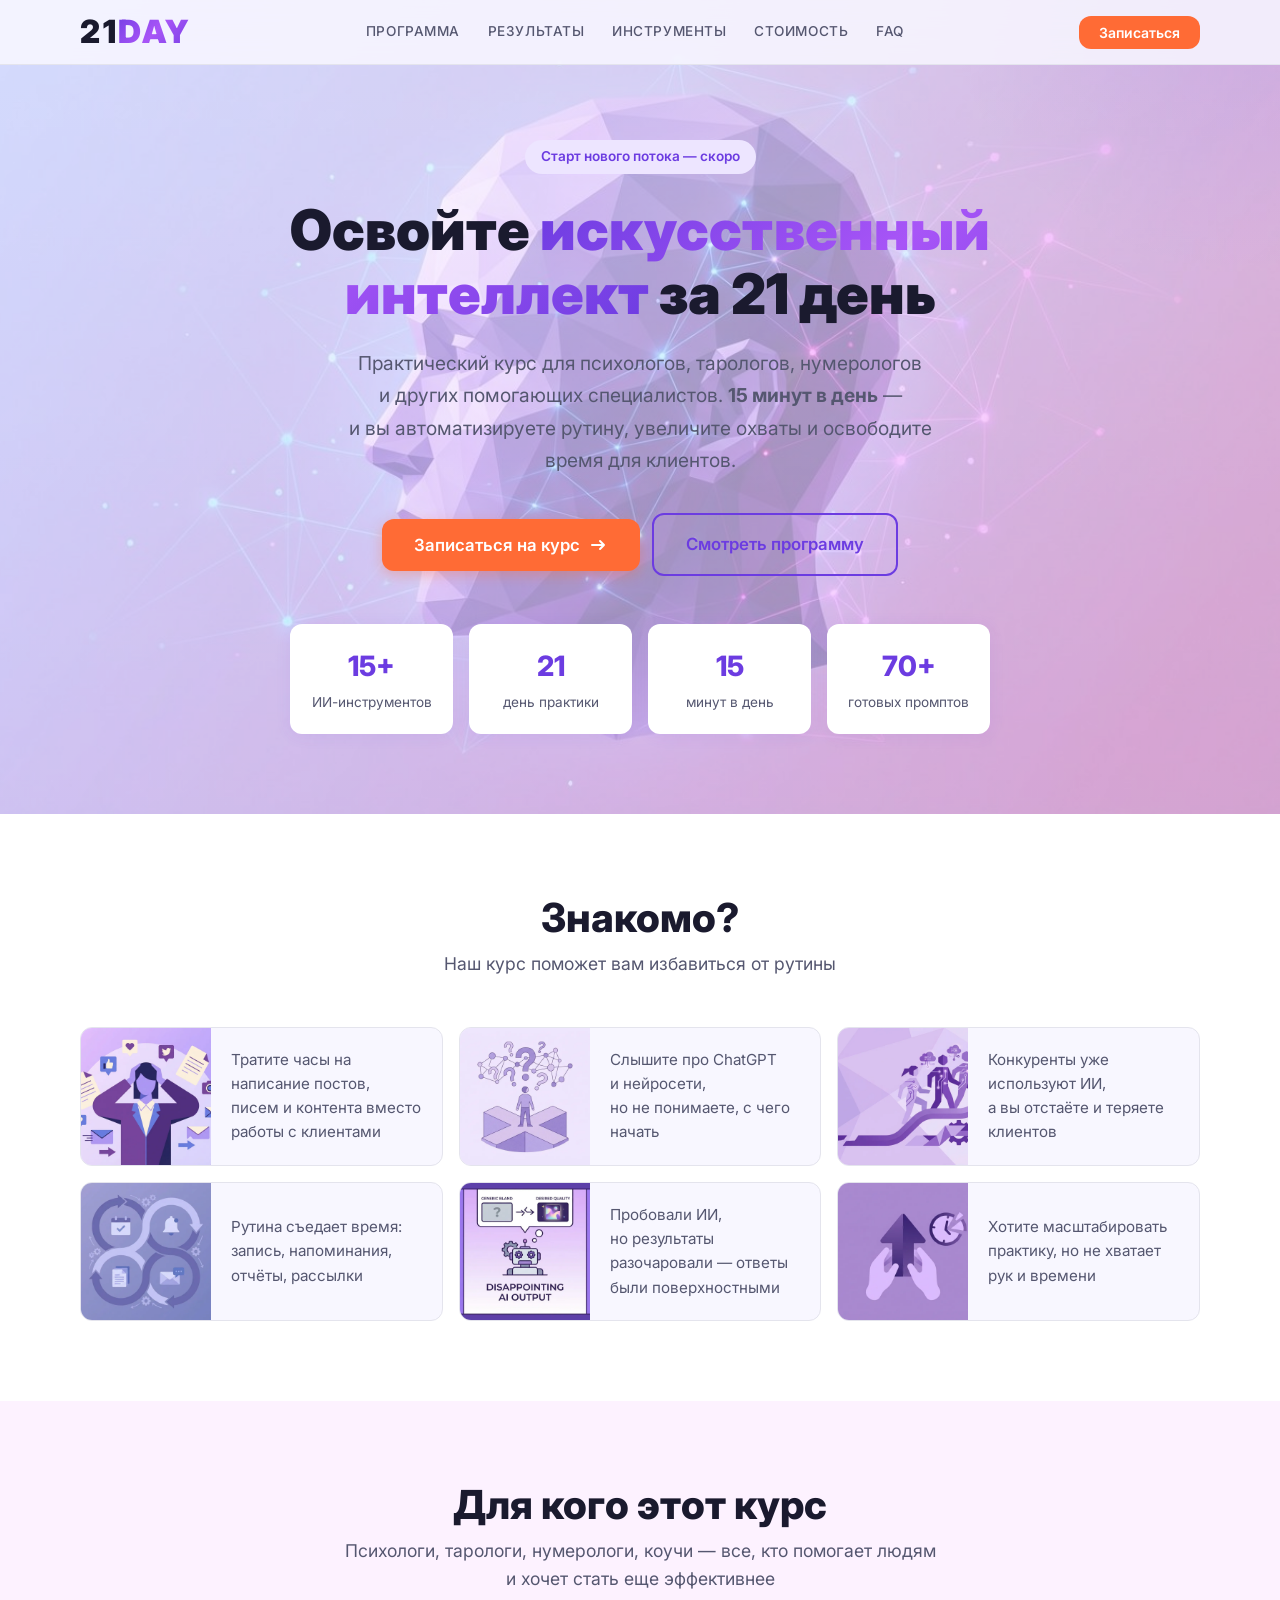
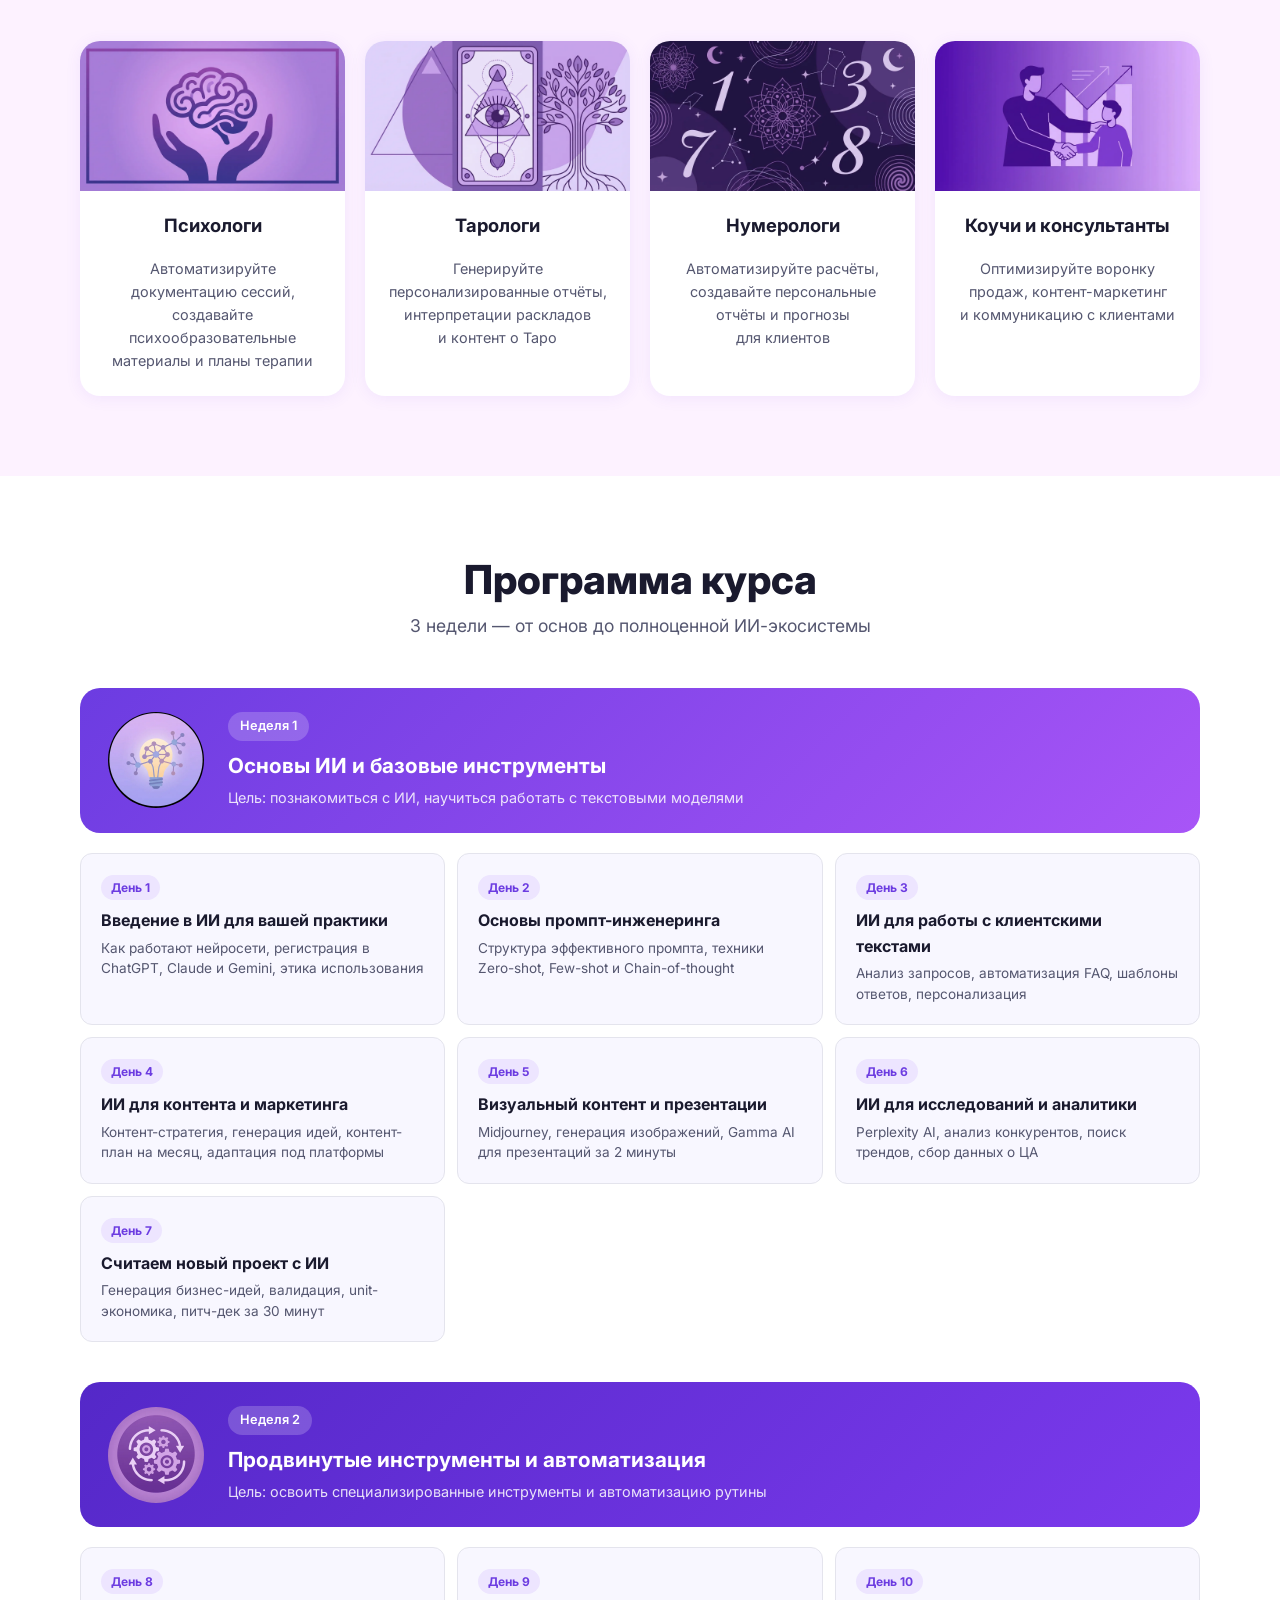
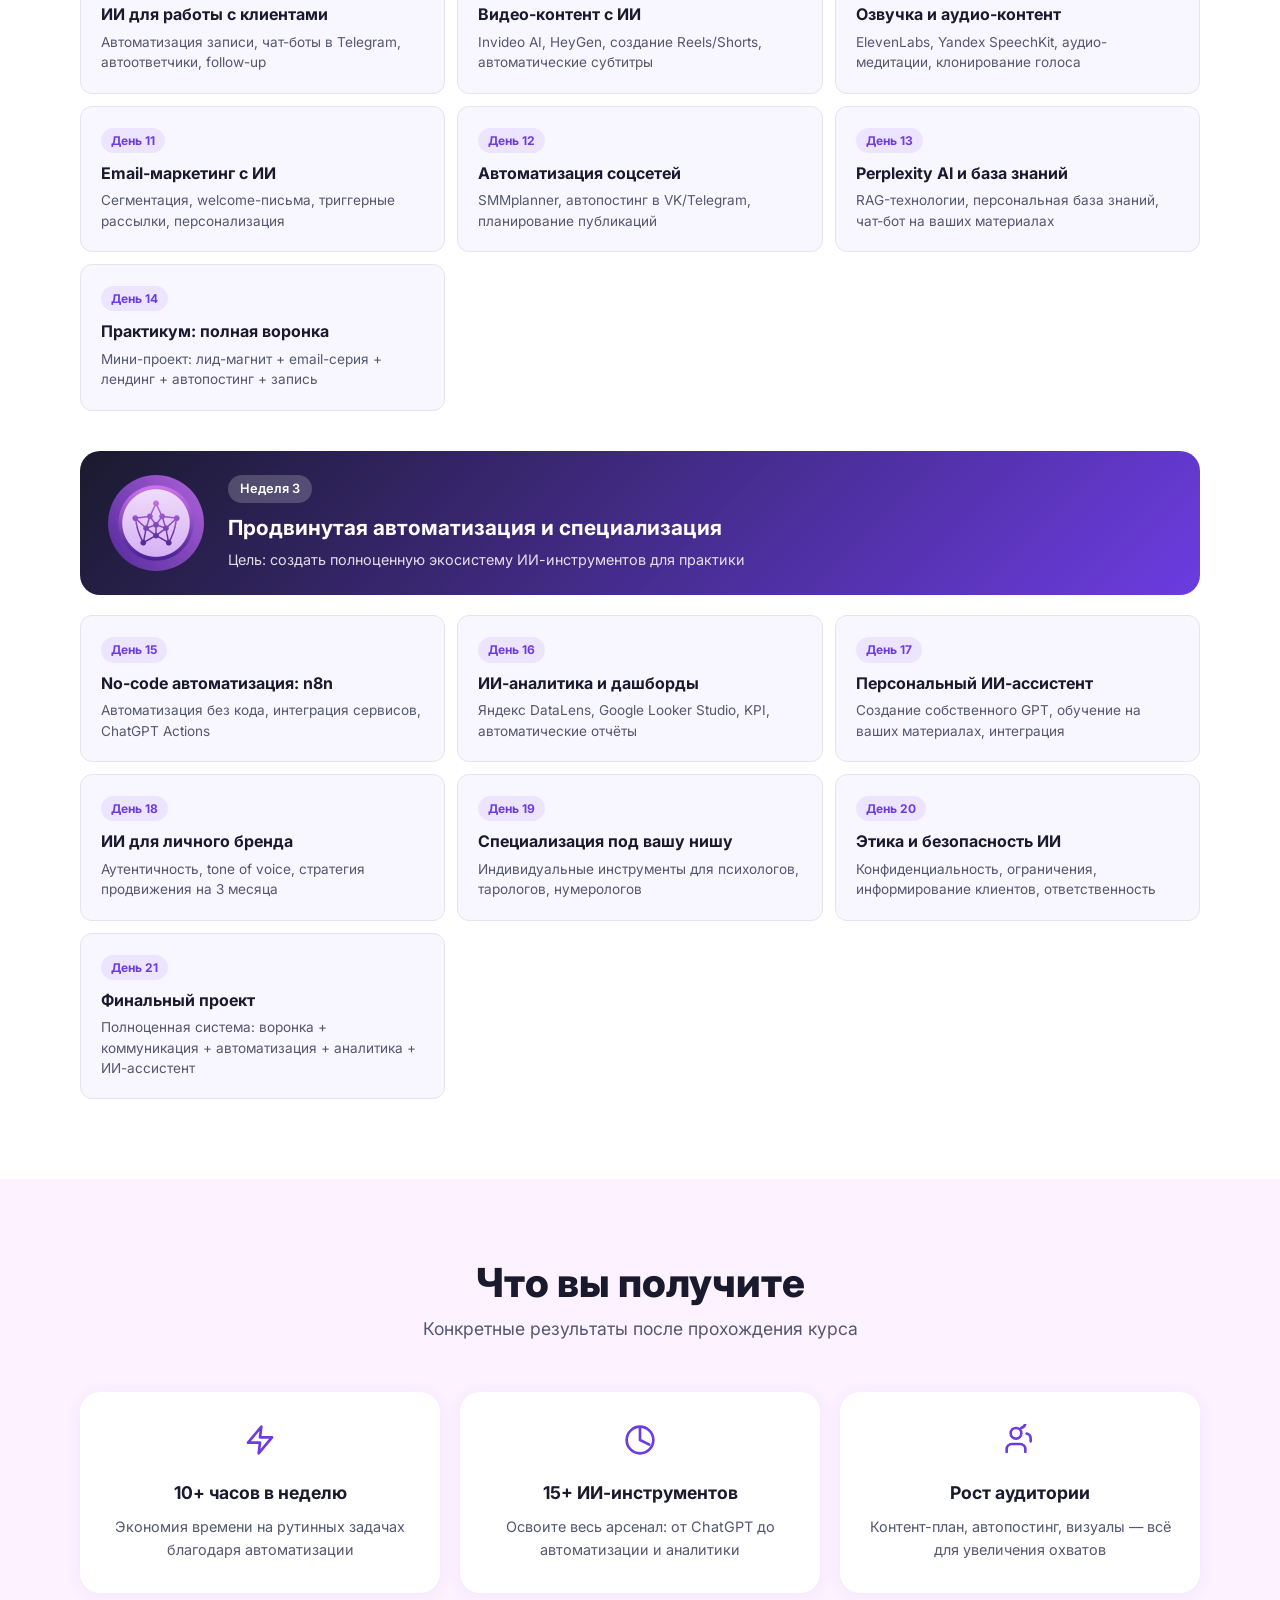
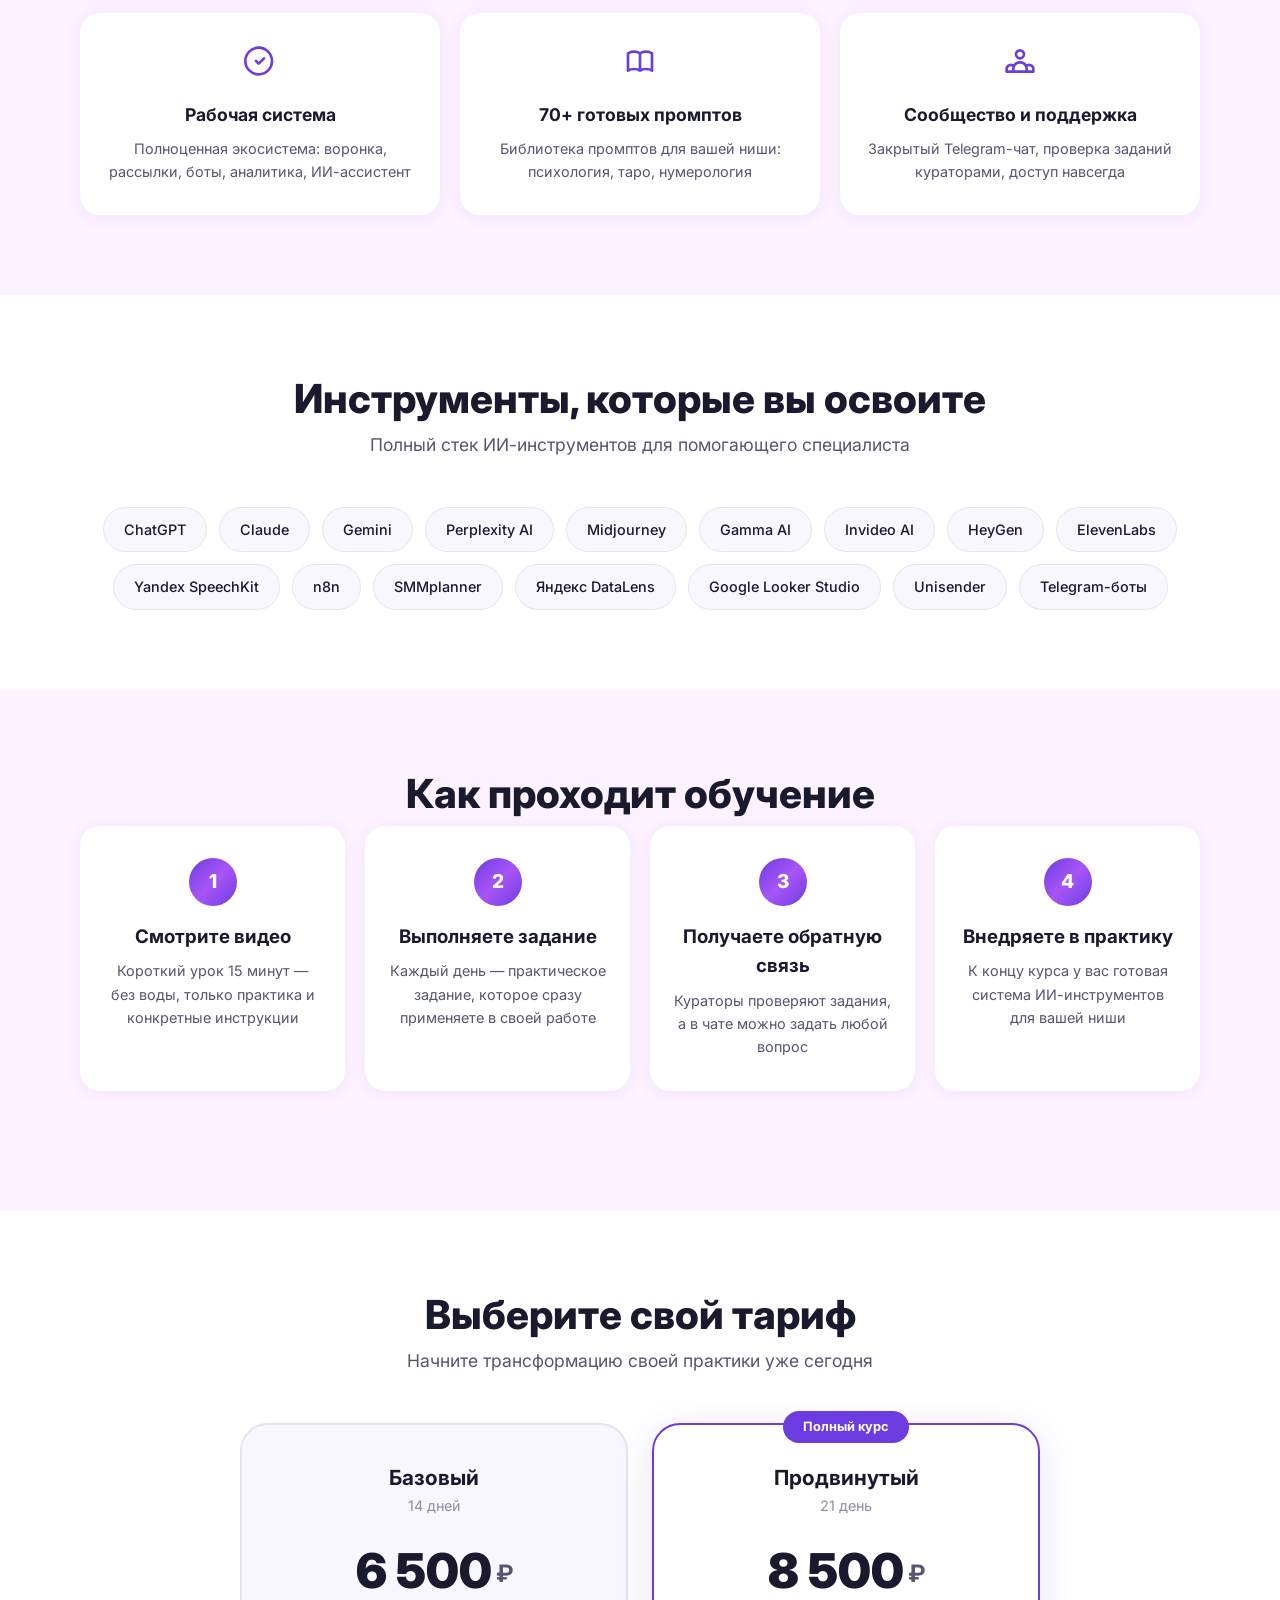
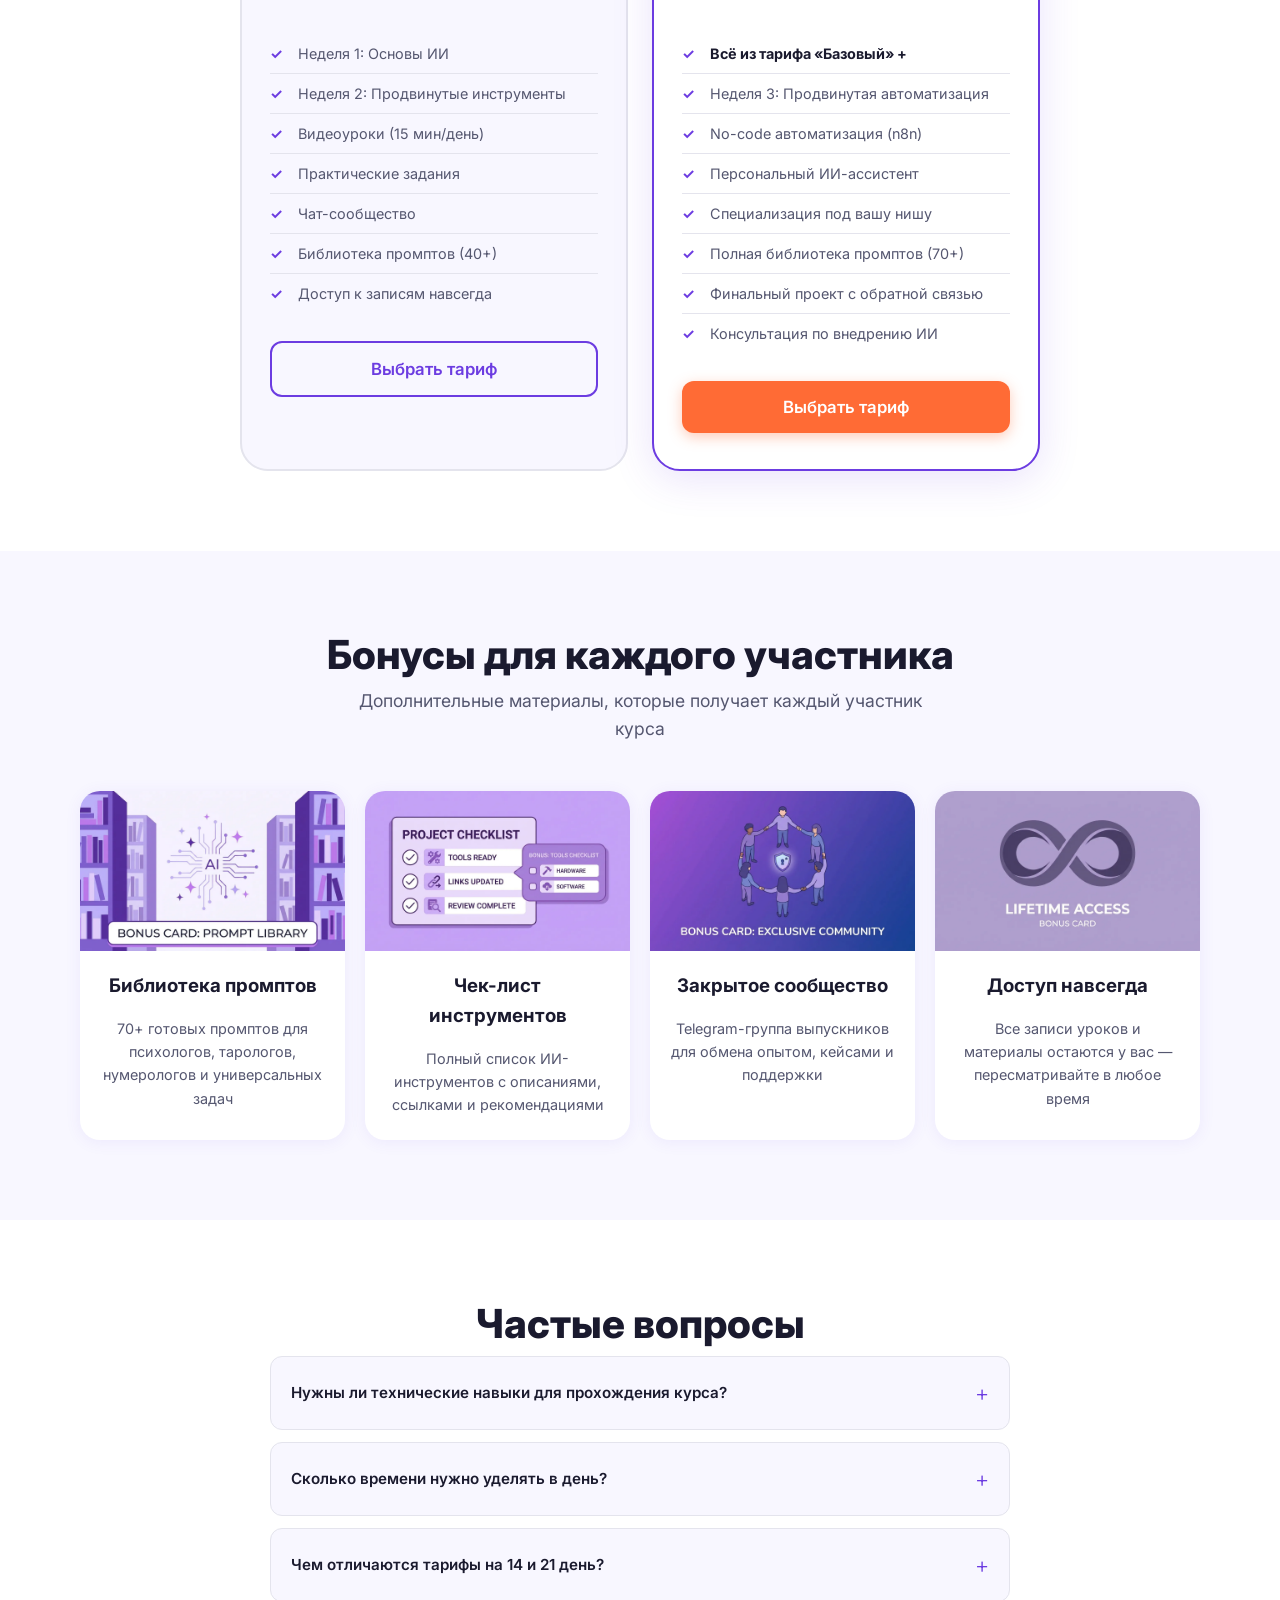
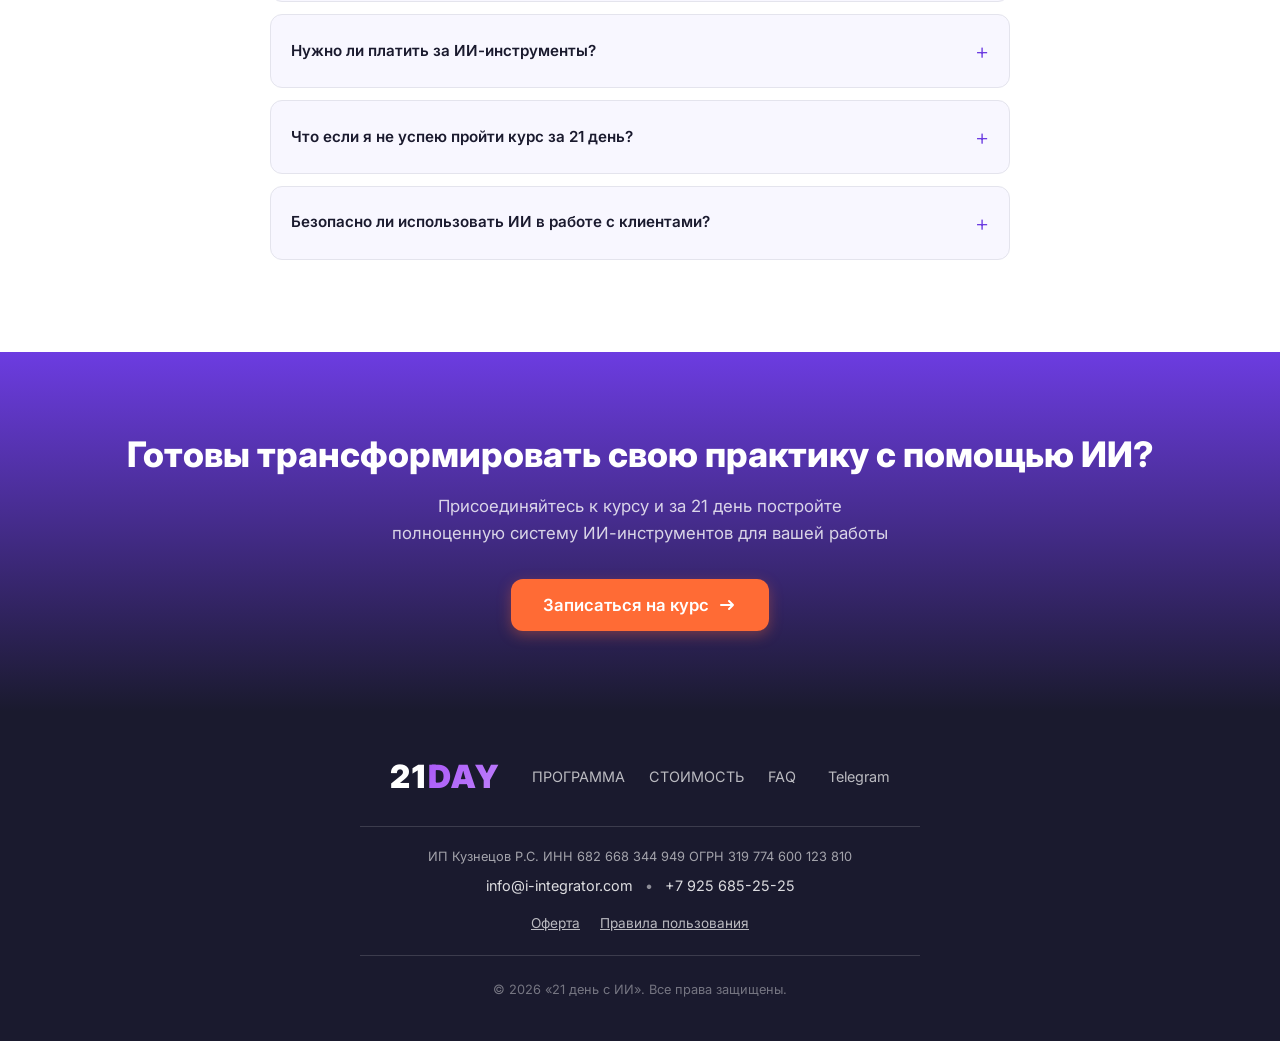
==== index.html @ ee937c79 "feat: problem 130px, whom 150px, subtitles, footer legal, oferta, rules modal, regen images Made-wit" ====
<!DOCTYPE html>
<html lang="ru">
<head>
  <meta charset="UTF-8">
  <meta name="viewport" content="width=device-width, initial-scale=1.0">
  <meta name="description" content="21-дневный курс по ИИ для помогающих специалистов. От новичка до уверенного пользователя за 15 минут в день.">
  <meta name="keywords" content="ИИ курс, искусственный интеллект, помогающие специалисты, психолог, таролог, нумеролог, ChatGPT, автоматизация">
  <title>21DAY — Курс по ИИ для помогающих специалистов</title>

  <!-- Open Graph / соцсети -->
  <meta property="og:type" content="website">
  <meta property="og:title" content="21DAY — Курс по ИИ для помогающих специалистов">
  <meta property="og:description" content="21-дневный курс. От новичка до уверенного пользователя за 15 минут в день. Психологи, тарологи, нумерологи.">
  <!-- og:image и og:url — замените на полные URL после деплоя -->
  <meta property="og:image" content="images/hero.jpg">
  <meta property="og:url" content="">
  <meta property="og:locale" content="ru_RU">

  <!-- Google Fonts: Inter (clean, modern) -->
  <link rel="preconnect" href="https://fonts.googleapis.com">
  <link rel="preconnect" href="https://fonts.gstatic.com" crossorigin>
  <link href="https://fonts.googleapis.com/css2?family=Inter:wght@400;500;600;700;800;900&display=swap" rel="stylesheet">

  <link rel="stylesheet" href="styles.css">

  <link rel="icon" type="image/png" href="images/favicon.png">
</head>
<body>

<!-- ============================================
     НАВИГАЦИЯ
     ============================================ -->
<header class="header" id="header">
  <div class="container header__inner">
    <a href="#" class="header__logo"><span class="logo-21">21</span><span class="logo-day">DAY</span></a>
    <nav class="header__nav" id="nav">
      <a href="#program" class="header__link">ПРОГРАММА</a>
      <a href="#results" class="header__link">РЕЗУЛЬТАТЫ</a>
      <a href="#tools" class="header__link">ИНСТРУМЕНТЫ</a>
      <a href="#pricing" class="header__link">СТОИМОСТЬ</a>
      <a href="#faq" class="header__link">FAQ</a>
    </nav>
    <button class="header__cta btn btn--sm" onclick="openModal()">Записаться</button>
    <button class="header__burger" id="burger" aria-label="Меню">
      <span></span><span></span><span></span>
    </button>
  </div>
</header>

<!-- ============================================
     HERO — ATTENTION (AIDA)
     ============================================ -->
<section class="hero" role="banner" id="heroSection">
  <div class="hero__bg" aria-hidden="true" id="heroBg"></div>
  <div class="container hero__inner">
    <div class="hero__badge">Старт нового потока — скоро</div>
    <h1 class="hero__title">
      Освойте <span class="gradient-text">искусственный интеллект</span> за 21 день
    </h1>
    <p class="hero__subtitle">
      Практический курс для психологов, тарологов, нумерологов и&nbsp;других помогающих специалистов. 
      <strong>15 минут в день</strong> — и&nbsp;вы&nbsp;автоматизируете рутину, увеличите охваты и&nbsp;освободите время для&nbsp;клиентов.
    </p>
    <div class="hero__actions">
      <button class="btn btn--primary btn--lg" onclick="openModal()">
        Записаться на курс
        <svg width="20" height="20" viewBox="0 0 20 20" fill="none"><path d="M4 10h12m0 0l-4-4m4 4l-4 4" stroke="currentColor" stroke-width="2" stroke-linecap="round" stroke-linejoin="round"/></svg>
      </button>
      <a href="#program" class="btn btn--outline btn--lg">Смотреть программу</a>
    </div>
    <div class="hero__stats">
      <div class="stat">
        <span class="stat__number">15+</span>
        <span class="stat__label">ИИ-инструментов</span>
      </div>
      <div class="stat">
        <span class="stat__number">21</span>
        <span class="stat__label">день практики</span>
      </div>
      <div class="stat">
        <span class="stat__number">15</span>
        <span class="stat__label">минут в день</span>
      </div>
      <div class="stat">
        <span class="stat__number">70+</span>
        <span class="stat__label">готовых промптов</span>
      </div>
    </div>
  </div>
  <div class="hero__bg-glow" aria-hidden="true"></div>
</section>

<!-- ============================================
     ПРОБЛЕМЫ ЦА — INTEREST (AIDA)
     ============================================ -->
<section class="problems" id="problems">
  <div class="container">
    <h2 class="section-title">Знакомо?</h2>
    <p class="section-subtitle">Наш курс поможет вам избавиться от рутины</p>
    <div class="problems__grid">
      <div class="problem-card">
        <div class="problem-card__img"><img src="images/problem-time.webp" alt="" loading="lazy"></div>
        <div class="problem-card__text"><p>Тратите часы на написание постов, писем и&nbsp;контента вместо работы с&nbsp;клиентами</p></div>
      </div>
      <div class="problem-card">
        <div class="problem-card__img"><img src="images/problem-start.webp" alt="" loading="lazy"></div>
        <div class="problem-card__text"><p>Слышите про ChatGPT и&nbsp;нейросети, но&nbsp;не&nbsp;понимаете, с&nbsp;чего начать</p></div>
      </div>
      <div class="problem-card">
        <div class="problem-card__img"><img src="images/problem-competition.webp" alt="" loading="lazy"></div>
        <div class="problem-card__text"><p>Конкуренты уже используют ИИ, а&nbsp;вы&nbsp;отстаёте и&nbsp;теряете клиентов</p></div>
      </div>
      <div class="problem-card">
        <div class="problem-card__img"><img src="images/problem-routine.webp" alt="" loading="lazy"></div>
        <div class="problem-card__text"><p>Рутина съедает время: запись, напоминания, отчёты, рассылки</p></div>
      </div>
      <div class="problem-card">
        <div class="problem-card__img"><img src="images/problem-disappointing.webp" alt="" loading="lazy"></div>
        <div class="problem-card__text"><p>Пробовали ИИ, но&nbsp;результаты разочаровали — ответы были поверхностными</p></div>
      </div>
      <div class="problem-card">
        <div class="problem-card__img"><img src="images/problem-scale.webp" alt="" loading="lazy"></div>
        <div class="problem-card__text"><p>Хотите масштабировать практику, но&nbsp;не&nbsp;хватает рук и&nbsp;времени</p></div>
      </div>
    </div>
  </div>
</section>

<!-- ============================================
     ДЛЯ КОГО — INTEREST (AIDA)
     ============================================ -->
<section class="for-whom">
  <div class="container">
    <h2 class="section-title">Для кого этот курс</h2>
    <p class="section-subtitle">Психологи, тарологи, нумерологи, коучи — все, кто помогает людям и хочет стать еще эффективнее</p>
    <div class="for-whom__grid">
      <div class="whom-card">
        <div class="whom-card__img"><img src="images/whom-psychologist.webp" alt="" loading="lazy"></div>
        <h3>Психологи</h3>
        <p>Автоматизируйте документацию сессий, создавайте психообразовательные материалы и&nbsp;планы терапии</p>
      </div>
      <div class="whom-card">
        <div class="whom-card__img"><img src="images/whom-tarot.webp" alt="" loading="lazy"></div>
        <h3>Тарологи</h3>
        <p>Генерируйте персонализированные отчёты, интерпретации раскладов и&nbsp;контент о&nbsp;Таро</p>
      </div>
      <div class="whom-card">
        <div class="whom-card__img"><img src="images/whom-numerologist.webp" alt="" loading="lazy"></div>
        <h3>Нумерологи</h3>
        <p>Автоматизируйте расчёты, создавайте персональные отчёты и&nbsp;прогнозы для&nbsp;клиентов</p>
      </div>
      <div class="whom-card">
        <div class="whom-card__img"><img src="images/whom-coach.webp" alt="" loading="lazy"></div>
        <h3>Коучи и консультанты</h3>
        <p>Оптимизируйте воронку продаж, контент-маркетинг и&nbsp;коммуникацию с&nbsp;клиентами</p>
      </div>
    </div>
  </div>
</section>

<!-- ============================================
     ПРОГРАММА КУРСА — INTEREST/DESIRE (AIDA)
     ============================================ -->
<section class="program" id="program">
  <div class="container">
    <h2 class="section-title">Программа курса</h2>
    <p class="section-subtitle">3 недели — от основ до полноценной ИИ-экосистемы</p>

    <!-- Неделя 1 -->
    <div class="week">
      <div class="week__header week__header--1">
        <div class="week__icon"><img src="images/week-1.webp" alt="" loading="lazy"></div>
        <div class="week__content">
        <span class="week__number">Неделя 1</span>
        <h3 class="week__title">Основы ИИ и базовые инструменты</h3>
        <p class="week__goal">Цель: познакомиться с ИИ, научиться работать с текстовыми моделями</p>
        </div>
      </div>
      <div class="week__days">
        <div class="day-card">
          <span class="day-card__num">День 1</span>
          <h4>Введение в ИИ для вашей практики</h4>
          <p>Как работают нейросети, регистрация в ChatGPT, Claude и Gemini, этика использования</p>
        </div>
        <div class="day-card">
          <span class="day-card__num">День 2</span>
          <h4>Основы промпт-инженеринга</h4>
          <p>Структура эффективного промпта, техники Zero-shot, Few-shot и Chain-of-thought</p>
        </div>
        <div class="day-card">
          <span class="day-card__num">День 3</span>
          <h4>ИИ для работы с клиентскими текстами</h4>
          <p>Анализ запросов, автоматизация FAQ, шаблоны ответов, персонализация</p>
        </div>
        <div class="day-card">
          <span class="day-card__num">День 4</span>
          <h4>ИИ для контента и маркетинга</h4>
          <p>Контент-стратегия, генерация идей, контент-план на месяц, адаптация под платформы</p>
        </div>
        <div class="day-card">
          <span class="day-card__num">День 5</span>
          <h4>Визуальный контент и презентации</h4>
          <p>Midjourney, генерация изображений, Gamma AI для презентаций за 2 минуты</p>
        </div>
        <div class="day-card">
          <span class="day-card__num">День 6</span>
          <h4>ИИ для исследований и аналитики</h4>
          <p>Perplexity AI, анализ конкурентов, поиск трендов, сбор данных о ЦА</p>
        </div>
        <div class="day-card">
          <span class="day-card__num">День 7</span>
          <h4>Считаем новый проект с ИИ</h4>
          <p>Генерация бизнес-идей, валидация, unit-экономика, питч-дек за 30 минут</p>
        </div>
      </div>
    </div>

    <!-- Неделя 2 -->
    <div class="week">
      <div class="week__header week__header--2">
        <div class="week__icon"><img src="images/week-2.webp" alt="" loading="lazy"></div>
        <div class="week__content">
        <span class="week__number">Неделя 2</span>
        <h3 class="week__title">Продвинутые инструменты и автоматизация</h3>
        <p class="week__goal">Цель: освоить специализированные инструменты и автоматизацию рутины</p>
        </div>
      </div>
      <div class="week__days">
        <div class="day-card">
          <span class="day-card__num">День 8</span>
          <h4>ИИ для работы с клиентами</h4>
          <p>Автоматизация записи, чат-боты в Telegram, автоответчики, follow-up</p>
        </div>
        <div class="day-card">
          <span class="day-card__num">День 9</span>
          <h4>Видео-контент с ИИ</h4>
          <p>Invideo AI, HeyGen, создание Reels/Shorts, автоматические субтитры</p>
        </div>
        <div class="day-card">
          <span class="day-card__num">День 10</span>
          <h4>Озвучка и аудио-контент</h4>
          <p>ElevenLabs, Yandex SpeechKit, аудио-медитации, клонирование голоса</p>
        </div>
        <div class="day-card">
          <span class="day-card__num">День 11</span>
          <h4>Email-маркетинг с ИИ</h4>
          <p>Сегментация, welcome-письма, триггерные рассылки, персонализация</p>
        </div>
        <div class="day-card">
          <span class="day-card__num">День 12</span>
          <h4>Автоматизация соцсетей</h4>
          <p>SMMplanner, автопостинг в VK/Telegram, планирование публикаций</p>
        </div>
        <div class="day-card">
          <span class="day-card__num">День 13</span>
          <h4>Perplexity AI и база знаний</h4>
          <p>RAG-технологии, персональная база знаний, чат-бот на ваших материалах</p>
        </div>
        <div class="day-card">
          <span class="day-card__num">День 14</span>
          <h4>Практикум: полная воронка</h4>
          <p>Мини-проект: лид-магнит + email-серия + лендинг + автопостинг + запись</p>
        </div>
      </div>
    </div>

    <!-- Неделя 3 -->
    <div class="week">
      <div class="week__header week__header--3">
        <div class="week__icon"><img src="images/week-3.webp" alt="" loading="lazy"></div>
        <div class="week__content">
        <span class="week__number">Неделя 3</span>
        <h3 class="week__title">Продвинутая автоматизация и специализация</h3>
        <p class="week__goal">Цель: создать полноценную экосистему ИИ-инструментов для практики</p>
        </div>
      </div>
      <div class="week__days">
        <div class="day-card">
          <span class="day-card__num">День 15</span>
          <h4>No-code автоматизация: n8n</h4>
          <p>Автоматизация без кода, интеграция сервисов, ChatGPT Actions</p>
        </div>
        <div class="day-card">
          <span class="day-card__num">День 16</span>
          <h4>ИИ-аналитика и дашборды</h4>
          <p>Яндекс DataLens, Google Looker Studio, KPI, автоматические отчёты</p>
        </div>
        <div class="day-card">
          <span class="day-card__num">День 17</span>
          <h4>Персональный ИИ-ассистент</h4>
          <p>Создание собственного GPT, обучение на ваших материалах, интеграция</p>
        </div>
        <div class="day-card">
          <span class="day-card__num">День 18</span>
          <h4>ИИ для личного бренда</h4>
          <p>Аутентичность, tone of voice, стратегия продвижения на 3 месяца</p>
        </div>
        <div class="day-card">
          <span class="day-card__num">День 19</span>
          <h4>Специализация под вашу нишу</h4>
          <p>Индивидуальные инструменты для психологов, тарологов, нумерологов</p>
        </div>
        <div class="day-card">
          <span class="day-card__num">День 20</span>
          <h4>Этика и безопасность ИИ</h4>
          <p>Конфиденциальность, ограничения, информирование клиентов, ответственность</p>
        </div>
        <div class="day-card">
          <span class="day-card__num">День 21</span>
          <h4>Финальный проект</h4>
          <p>Полноценная система: воронка + коммуникация + автоматизация + аналитика + ИИ-ассистент</p>
        </div>
      </div>
    </div>
  </div>
</section>

<!-- ============================================
     РЕЗУЛЬТАТЫ — DESIRE (AIDA)
     ============================================ -->
<section class="results" id="results">
  <div class="container">
    <h2 class="section-title">Что вы получите</h2>
    <p class="section-subtitle">Конкретные результаты после прохождения курса</p>
    <div class="results__grid">
      <div class="result-card">
        <div class="result-card__icon">
          <svg width="32" height="32" viewBox="0 0 24 24" fill="none"><path d="M13 2L3 14h9l-1 8 10-12h-9l1-8z" stroke="currentColor" stroke-width="2" stroke-linecap="round" stroke-linejoin="round"/></svg>
        </div>
        <h3>10+ часов в неделю</h3>
        <p>Экономия времени на рутинных задачах благодаря автоматизации</p>
      </div>
      <div class="result-card">
        <div class="result-card__icon">
          <svg width="32" height="32" viewBox="0 0 24 24" fill="none"><path d="M12 2a10 10 0 100 20 10 10 0 000-20zm0 0v10l7 3.5" stroke="currentColor" stroke-width="2" stroke-linecap="round" stroke-linejoin="round"/></svg>
        </div>
        <h3>15+ ИИ-инструментов</h3>
        <p>Освоите весь арсенал: от ChatGPT до автоматизации и аналитики</p>
      </div>
      <div class="result-card">
        <div class="result-card__icon">
          <svg width="32" height="32" viewBox="0 0 24 24" fill="none"><path d="M16 21v-2a4 4 0 00-4-4H6a4 4 0 00-4 4v2m7-10a4 4 0 100-8 4 4 0 000 8zm11 2v-2a4 4 0 00-3-3.87m-4-12a4 4 0 010 7.75" stroke="currentColor" stroke-width="2" stroke-linecap="round" stroke-linejoin="round"/></svg>
        </div>
        <h3>Рост аудитории</h3>
        <p>Контент-план, автопостинг, визуалы — всё для увеличения охватов</p>
      </div>
      <div class="result-card">
        <div class="result-card__icon">
          <svg width="32" height="32" viewBox="0 0 24 24" fill="none"><path d="M9 12l2 2 4-4m6 2a10 10 0 11-20 0 10 10 0 0120 0z" stroke="currentColor" stroke-width="2" stroke-linecap="round" stroke-linejoin="round"/></svg>
        </div>
        <h3>Рабочая система</h3>
        <p>Полноценная экосистема: воронка, рассылки, боты, аналитика, ИИ-ассистент</p>
      </div>
      <div class="result-card">
        <div class="result-card__icon">
          <svg width="32" height="32" viewBox="0 0 24 24" fill="none"><path d="M12 6.253v13m0-13C10.832 5.477 9.246 5 7.5 5S4.168 5.477 3 6.253v13C4.168 18.477 5.754 18 7.5 18s3.332.477 4.5 1.253m0-13C13.168 5.477 14.754 5 16.5 5c1.747 0 3.332.477 4.5 1.253v13C19.832 18.477 18.247 18 16.5 18c-1.746 0-3.332.477-4.5 1.253" stroke="currentColor" stroke-width="2" stroke-linecap="round" stroke-linejoin="round"/></svg>
        </div>
        <h3>70+ готовых промптов</h3>
        <p>Библиотека промптов для вашей ниши: психология, таро, нумерология</p>
      </div>
      <div class="result-card">
        <div class="result-card__icon">
          <svg width="32" height="32" viewBox="0 0 24 24" fill="none"><path d="M17 20h5v-2a3 3 0 00-5.356-1.857M17 20H7m10 0v-2c0-.656-.126-1.283-.356-1.857M7 20H2v-2a3 3 0 015.356-1.857M7 20v-2c0-.656.126-1.283.356-1.857m0 0a5.002 5.002 0 019.288 0M15 7a3 3 0 11-6 0 3 3 0 016 0z" stroke="currentColor" stroke-width="2" stroke-linecap="round" stroke-linejoin="round"/></svg>
        </div>
        <h3>Сообщество и поддержка</h3>
        <p>Закрытый Telegram-чат, проверка заданий кураторами, доступ навсегда</p>
      </div>
    </div>
  </div>
</section>

<!-- ============================================
     ИНСТРУМЕНТЫ — DESIRE (AIDA)
     ============================================ -->
<section class="tools" id="tools">
  <div class="container">
    <h2 class="section-title">Инструменты, которые вы освоите</h2>
    <p class="section-subtitle">Полный стек ИИ-инструментов для помогающего специалиста</p>
    <div class="tools__grid">
      <div class="tool-tag">ChatGPT</div>
      <div class="tool-tag">Claude</div>
      <div class="tool-tag">Gemini</div>
      <div class="tool-tag">Perplexity AI</div>
      <div class="tool-tag">Midjourney</div>
      <div class="tool-tag">Gamma AI</div>
      <div class="tool-tag">Invideo AI</div>
      <div class="tool-tag">HeyGen</div>
      <div class="tool-tag">ElevenLabs</div>
      <div class="tool-tag">Yandex SpeechKit</div>
      <div class="tool-tag">n8n</div>
      <div class="tool-tag">SMMplanner</div>
      <div class="tool-tag">Яндекс DataLens</div>
      <div class="tool-tag">Google Looker Studio</div>
      <div class="tool-tag">Unisender</div>
      <div class="tool-tag">Telegram-боты</div>
    </div>
  </div>
</section>

<!-- ============================================
     МЕТОДИКА — DESIRE (AIDA)
     ============================================ -->
<section class="method">
  <div class="container">
    <h2 class="section-title">Как проходит обучение</h2>
    <div class="method__grid">
      <div class="method-card">
        <div class="method-card__step">1</div>
        <h3>Смотрите видео</h3>
        <p>Короткий урок 15 минут — без воды, только практика и конкретные инструкции</p>
      </div>
      <div class="method-card">
        <div class="method-card__step">2</div>
        <h3>Выполняете задание</h3>
        <p>Каждый день — практическое задание, которое сразу применяете в своей работе</p>
      </div>
      <div class="method-card">
        <div class="method-card__step">3</div>
        <h3>Получаете обратную связь</h3>
        <p>Кураторы проверяют задания, а в чате можно задать любой вопрос</p>
      </div>
      <div class="method-card">
        <div class="method-card__step">4</div>
        <h3>Внедряете в практику</h3>
        <p>К концу курса у вас готовая система ИИ-инструментов для вашей ниши</p>
      </div>
    </div>
  </div>
</section>

<!-- ============================================
     ТАРИФЫ — ACTION (AIDA)
     ============================================ -->
<section class="pricing" id="pricing">
  <div class="container">
    <h2 class="section-title">Выберите свой тариф</h2>
    <p class="section-subtitle">Начните трансформацию своей практики уже сегодня</p>
    <div class="pricing__grid">

      <!-- Тариф 14 дней -->
      <div class="price-card">
        <div class="price-card__header">
          <h3 class="price-card__name">Базовый</h3>
          <p class="price-card__duration">14 дней</p>
        </div>
        <div class="price-card__price">
          <!-- ЦЕНА: измените здесь -->
          <span class="price-card__amount">6 500</span>
          <span class="price-card__currency">₽</span>
        </div>
        <ul class="price-card__features">
          <li>Неделя 1: Основы ИИ</li>
          <li>Неделя 2: Продвинутые инструменты</li>
          <li>Видеоуроки (15 мин/день)</li>
          <li>Практические задания</li>
          <li>Чат-сообщество</li>
          <li>Библиотека промптов (40+)</li>
          <li>Доступ к записям навсегда</li>
        </ul>
        <button class="btn btn--outline btn--lg btn--full" onclick="openModal('14 дней — 6 500 ₽')">
          Выбрать тариф
        </button>
      </div>

      <!-- Тариф 21 день -->
      <div class="price-card price-card--popular">
        <div class="price-card__badge">Полный курс</div>
        <div class="price-card__header">
          <h3 class="price-card__name">Продвинутый</h3>
          <p class="price-card__duration">21 день</p>
        </div>
        <div class="price-card__price">
          <!-- ЦЕНА: измените здесь -->
          <span class="price-card__amount">8 500</span>
          <span class="price-card__currency">₽</span>
        </div>
        <ul class="price-card__features">
          <li><strong>Всё из тарифа «Базовый» +</strong></li>
          <li>Неделя 3: Продвинутая автоматизация</li>
          <li>No-code автоматизация (n8n)</li>
          <li>Персональный ИИ-ассистент</li>
          <li>Специализация под вашу нишу</li>
          <li>Полная библиотека промптов (70+)</li>
          <li>Финальный проект с обратной связью</li>
          <li>Консультация по внедрению ИИ</li>
        </ul>
        <button class="btn btn--primary btn--lg btn--full" onclick="openModal('21 день — 8 500 ₽')">
          Выбрать тариф
        </button>
      </div>
    </div>
  </div>
</section>

<!-- ============================================
     БОНУСЫ
     ============================================ -->
<section class="bonuses">
  <div class="container">
    <h2 class="section-title">Бонусы для каждого участника</h2>
    <p class="section-subtitle">Дополнительные материалы, которые получает каждый участник курса</p>
    <div class="bonuses__grid">
      <div class="bonus-card">
        <div class="bonus-card__img"><img src="images/bonus-library.webp" alt="" loading="lazy"></div>
        <h3>Библиотека промптов</h3>
        <p>70+ готовых промптов для психологов, тарологов, нумерологов и универсальных задач</p>
      </div>
      <div class="bonus-card">
        <div class="bonus-card__img"><img src="images/bonus-checklist.webp" alt="" loading="lazy"></div>
        <h3>Чек-лист инструментов</h3>
        <p>Полный список ИИ-инструментов с описаниями, ссылками и рекомендациями</p>
      </div>
      <div class="bonus-card">
        <div class="bonus-card__img"><img src="images/bonus-community.webp" alt="" loading="lazy"></div>
        <h3>Закрытое сообщество</h3>
        <p>Telegram-группа выпускников для обмена опытом, кейсами и поддержки</p>
      </div>
      <div class="bonus-card">
        <div class="bonus-card__img"><img src="images/bonus-forever.webp" alt="" loading="lazy"></div>
        <h3>Доступ навсегда</h3>
        <p>Все записи уроков и материалы остаются у вас — пересматривайте в любое время</p>
      </div>
    </div>
  </div>
</section>

<!-- ============================================
     FAQ — DESIRE/ACTION (AIDA)
     ============================================ -->
<section class="faq" id="faq">
  <div class="container">
    <h2 class="section-title">Частые вопросы</h2>
    <div class="faq__list">
      <details class="faq-item">
        <summary class="faq-item__question">Нужны ли технические навыки для прохождения курса?</summary>
        <p class="faq-item__answer">Нет! Курс создан специально для людей без технического бэкграунда. Все инструменты — no-code, мы всё показываем пошагово. Если вы умеете пользоваться браузером и мессенджерами — вы справитесь.</p>
      </details>
      <details class="faq-item">
        <summary class="faq-item__question">Сколько времени нужно уделять в день?</summary>
        <p class="faq-item__answer">15 минут на просмотр видеоурока + 30-60 минут на практическое задание. Итого около 1 часа в день. Все задания сразу применимы к вашей реальной практике.</p>
      </details>
      <details class="faq-item">
        <summary class="faq-item__question">Чем отличаются тарифы на 14 и 21 день?</summary>
        <p class="faq-item__answer">Тариф на 14 дней включает первые две недели: основы ИИ и продвинутые инструменты. Тариф на 21 день добавляет третью неделю с no-code автоматизацией, созданием персонального ИИ-ассистента, специализацией под вашу нишу и финальным проектом.</p>
      </details>
      <details class="faq-item">
        <summary class="faq-item__question">Нужно ли платить за ИИ-инструменты?</summary>
        <p class="faq-item__answer">Большинство инструментов в курсе бесплатны или имеют бесплатные тарифы, достаточные для обучения. Мы подбираем доступные российские аналоги где это возможно.</p>
      </details>
      <details class="faq-item">
        <summary class="faq-item__question">Что если я не успею пройти курс за 21 день?</summary>
        <p class="faq-item__answer">Доступ к записям уроков и материалам остаётся у вас навсегда. Вы можете проходить курс в своём темпе. Чат-сообщество также продолжает работать после окончания курса.</p>
      </details>
      <details class="faq-item">
        <summary class="faq-item__question">Безопасно ли использовать ИИ в работе с клиентами?</summary>
        <p class="faq-item__answer">Этому посвящён отдельный урок (День 20). Мы учим этичному использованию ИИ: защита данных клиентов, информирование об использовании ИИ, понимание ограничений. ИИ — это инструмент, который помогает специалисту, а не заменяет его.</p>
      </details>
    </div>
  </div>
</section>

<!-- ============================================
     ФИНАЛЬНЫЙ CTA — ACTION (AIDA)
     ============================================ -->
<section class="final-cta">
  <div class="container final-cta__inner">
    <h2>Готовы трансформировать свою практику с&nbsp;помощью&nbsp;ИИ?</h2>
    <p>Присоединяйтесь к курсу и за 21 день постройте полноценную систему ИИ-инструментов для вашей работы</p>
    <button class="btn btn--primary btn--lg" onclick="openModal()">
      Записаться на курс
      <svg width="20" height="20" viewBox="0 0 20 20" fill="none"><path d="M4 10h12m0 0l-4-4m4 4l-4 4" stroke="currentColor" stroke-width="2" stroke-linecap="round" stroke-linejoin="round"/></svg>
    </button>
  </div>
</section>

<!-- ============================================
     ФУТЕР
     ============================================ -->
<footer class="footer">
  <div class="container footer__inner">
    <div class="footer__top">
      <div class="footer__brand"><span class="logo-21">21</span><span class="logo-day">DAY</span></div>
      <nav class="footer__links">
        <a href="#program">ПРОГРАММА</a>
        <a href="#pricing">СТОИМОСТЬ</a>
        <a href="#faq">FAQ</a>
      </nav>
      <div class="footer__contacts">
        <a href="https://t.me/" target="_blank" rel="noopener">Telegram</a>
      </div>
    </div>
    <div class="footer__legal">
      <p class="footer__requisites">ИП Кузнецов Р.С. ИНН 682 668 344 949 ОГРН 319 774 600 123 810</p>
      <p class="footer__contact-info">
        <a href="mailto:info@i-integrator.com">info@i-integrator.com</a>
        <span class="footer__sep">•</span>
        <a href="tel:+79256852525">+7 925 685-25-25</a>
      </p>
      <div class="footer__docs">
        <a href="oferta.pdf" target="_blank" rel="noopener">Оферта</a>
        <a href="#" onclick="openRulesModal(); return false;">Правила пользования</a>
      </div>
    </div>
    <p class="footer__copy">&copy; 2026 «21 день с ИИ». Все права защищены.</p>
  </div>
</footer>

<!-- Модальное окно: Правила пользования -->
<div class="modal-overlay" id="rulesModalOverlay">
  <div class="modal modal--rules" id="rulesModal">
    <button class="modal__close" onclick="closeRulesModal()" aria-label="Закрыть">&times;</button>
    <h2 class="modal__title">Правила пользования сайтом</h2>
    <div class="modal__rules-content">
      <ol>
        <li>Сайт предназначен для ознакомления с информацией о курсе «21 день с ИИ» и оформления заявки на участие.</li>
        <li>При заполнении формы записи вы предоставляете достоверные контактные данные. Мы используем их только для связи по вопросам курса.</li>
        <li>Оплата производится через платёжную систему Робокасса. Безопасность платежей обеспечивается протоколом SSL.</li>
        <li>После оплаты доступ к материалам курса предоставляется в течение 24 часов на указанный при регистрации email.</li>
        <li>Запрещается копировать, распространять и использовать материалы курса в коммерческих целях без письменного согласия правообладателя.</li>
        <li>Используя сайт, вы соглашаетесь с <a href="oferta.pdf" target="_blank">офертой</a> и настоящими правилами.</li>
      </ol>
    </div>
    <button class="btn btn--outline btn--lg" onclick="closeRulesModal()">Закрыть</button>
  </div>
</div>

<!-- ============================================
     МОДАЛЬНОЕ ОКНО ЗАПИСИ
     ============================================ -->
<div class="modal-overlay" id="modalOverlay">
  <div class="modal" id="modal" role="dialog" aria-modal="true" aria-labelledby="modalTitle">
    <button class="modal__close" onclick="closeModal()" aria-label="Закрыть">&times;</button>
    <h2 id="modalTitle" class="modal__title">Запись на курс</h2>
    <p class="modal__selected-plan" id="selectedPlan"></p>

    <form class="modal__form" id="enrollForm" onsubmit="handleSubmit(event)">
      <div class="form-group">
        <label for="userName">Ваше имя</label>
        <input type="text" id="userName" name="name" required placeholder="Анна">
      </div>
      <div class="form-group">
        <label for="userEmail">Email</label>
        <input type="email" id="userEmail" name="email" required placeholder="anna@example.com">
      </div>
      <div class="form-group">
        <label for="userPhone">Телефон</label>
        <input type="tel" id="userPhone" name="phone" required placeholder="+7 (999) 123-45-67">
      </div>
      <div class="form-group">
        <label for="userPlan">Тариф</label>
        <select id="userPlan" name="plan" required>
          <option value="14">Базовый — 14 дней (6 500 ₽)</option>
          <option value="21" selected>Продвинутый — 21 день (8 500 ₽)</option>
        </select>
      </div>
      <div class="form-group">
        <label for="userSpecialty">Ваша специализация</label>
        <select id="userSpecialty" name="specialty">
          <option value="">Выберите...</option>
          <option value="psychologist">Психолог</option>
          <option value="tarologist">Таролог</option>
          <option value="numerologist">Нумеролог</option>
          <option value="coach">Коуч / Консультант</option>
          <option value="other">Другое</option>
        </select>
      </div>

      <!-- ROBOKASSA: кнопка оплаты будет подключена позже -->
      <button type="submit" class="btn btn--primary btn--lg btn--full">
        Записаться и оплатить
      </button>
      <p class="modal__note">После записи вы получите письмо с инструкциями. Оплата через Робокассу будет подключена в ближайшее время.</p>
    </form>

    <!-- Экран успеха -->
    <div class="modal__success" id="modalSuccess" style="display: none;">
      <div class="modal__success-icon">✓</div>
      <h3>Заявка отправлена!</h3>
      <p>Мы свяжемся с вами в ближайшее время для подтверждения записи и оплаты.</p>
      <button class="btn btn--outline btn--lg" onclick="closeModal()">Закрыть</button>
    </div>
  </div>
</div>

<script src="script.js"></script>
</body>
</html>
---- styles.css ----
/* ============================================
   ЦВЕТОВАЯ СХЕМА — измените переменные для кастомизации
   ============================================ */
:root {
  /* Основные цвета */
  --c-primary: #6C3CE1;       /* Фиолетовый — ИИ, инновации */
  --c-primary-dark: #5428C8;
  --c-primary-light: #EDE5FF;
  --c-accent: #FF6B35;        /* Оранжевый — CTA, энергия */
  --c-accent-dark: #E55A25;
  --c-accent-light: #FFF0E9;

  /* Нейтральные */
  --c-bg: #F8F7FF;
  --c-bg-alt: #FFFFFF;
  --c-text: #1A1A2E;
  --c-text-secondary: #555770;
  --c-text-muted: #8E8EA0;
  --c-border: #E4E4ED;
  --c-card-shadow: 0 2px 16px rgba(108, 60, 225, 0.08);
  --c-card-shadow-hover: 0 8px 32px rgba(108, 60, 225, 0.14);

  /* Градиенты */
  --g-primary: linear-gradient(135deg, #6C3CE1 0%, #A855F7 50%, #6C3CE1 100%);
  --g-hero: linear-gradient(180deg, #F8F7FF 0%, #EDE5FF 100%);
  --g-cta: linear-gradient(180deg, #6C3CE1 0%, #1A1A2E 100%);

  /* Шрифт */
  --font: 'Inter', -apple-system, BlinkMacSystemFont, 'Segoe UI', sans-serif;

  /* Радиусы */
  --r-sm: 8px;
  --r-md: 12px;
  --r-lg: 20px;
  --r-xl: 28px;

  /* Размеры контейнера */
  --container-max: 1200px;
  --container-padding: 20px;
}

/* ============================================
   RESET & BASE
   ============================================ */
*,
*::before,
*::after {
  box-sizing: border-box;
  margin: 0;
  padding: 0;
}

html {
  scroll-behavior: smooth;
  -webkit-text-size-adjust: 100%;
}

body {
  font-family: var(--font);
  font-size: 16px;
  line-height: 1.6;
  color: var(--c-text);
  background: #fdf2ff;
  overflow-x: hidden;
  -webkit-font-smoothing: antialiased;
}

img {
  max-width: 100%;
  display: block;
}

a {
  color: var(--c-primary);
  text-decoration: none;
  transition: color 0.2s;
}

a:hover {
  color: var(--c-primary-dark);
}

ul {
  list-style: none;
}

.container {
  max-width: var(--container-max);
  margin: 0 auto;
  padding: 0 var(--container-padding);
}

/* ============================================
   TYPOGRAPHY
   ============================================ */
.section-title {
  font-size: clamp(1.75rem, 4vw, 2.5rem);
  font-weight: 800;
  text-align: center;
  margin-bottom: 0.5rem;
  line-height: 1.2;
}

.section-subtitle {
  text-align: center;
  color: var(--c-text-secondary);
  font-size: 1.1rem;
  margin-bottom: 3rem;
  max-width: 600px;
  margin-left: auto;
  margin-right: auto;
}

.gradient-text {
  background: var(--g-primary);
  -webkit-background-clip: text;
  -webkit-text-fill-color: transparent;
  background-clip: text;
}

/* ============================================
   BUTTONS
   ============================================ */
.btn {
  display: inline-flex;
  align-items: center;
  justify-content: center;
  gap: 8px;
  font-family: var(--font);
  font-weight: 600;
  border: none;
  border-radius: var(--r-md);
  cursor: pointer;
  transition: all 0.25s ease;
  white-space: nowrap;
}

.btn--sm {
  padding: 8px 20px;
  font-size: 0.875rem;
}

.btn--lg {
  padding: 16px 32px;
  font-size: 1.05rem;
}

.btn--full {
  width: 100%;
}

.btn--primary {
  background: var(--c-accent);
  color: #fff;
  box-shadow: 0 4px 14px rgba(255, 107, 53, 0.35);
}

.btn--primary:hover {
  background: var(--c-accent-dark);
  box-shadow: 0 6px 20px rgba(255, 107, 53, 0.45);
  transform: translateY(-2px);
}

.btn--outline {
  background: transparent;
  color: var(--c-primary);
  border: 2px solid var(--c-primary);
}

.btn--outline:hover {
  background: var(--c-primary);
  color: #fff;
  transform: translateY(-2px);
}

/* ============================================
   HEADER
   ============================================ */
.header {
  position: fixed;
  top: 0;
  left: 0;
  right: 0;
  z-index: 1000;
  background: rgba(248, 247, 255, 0.85);
  backdrop-filter: blur(12px);
  -webkit-backdrop-filter: blur(12px);
  border-bottom: 1px solid var(--c-border);
  transition: box-shadow 0.3s;
}

.header--scrolled {
  box-shadow: 0 2px 20px rgba(0, 0, 0, 0.06);
}

.header__inner {
  display: flex;
  align-items: center;
  justify-content: space-between;
  height: 64px;
}

.header__logo {
  font-weight: 900;
  font-size: 2rem;
  letter-spacing: 0.08em;
  text-decoration: none;
  display: flex;
  align-items: center;
}
.logo-21 {
  color: var(--c-text);
}
.logo-day {
  background: var(--g-primary);
  -webkit-background-clip: text;
  -webkit-text-fill-color: transparent;
  background-clip: text;
}
.header__logo:hover .logo-21 {
  color: var(--c-primary);
}

.header__nav {
  display: none;
  gap: 28px;
}

.header__link {
  color: var(--c-text-secondary);
  font-weight: 500;
  font-size: 0.85rem;
  letter-spacing: 0.04em;
  text-transform: uppercase;
  transition: color 0.2s;
}

.header__link:hover {
  color: var(--c-primary);
}

.header__cta {
  display: none;
  background: var(--c-accent);
  color: #fff;
}

.header__cta:hover {
  background: var(--c-accent-dark);
}

.header__burger {
  display: flex;
  flex-direction: column;
  gap: 5px;
  background: none;
  border: none;
  cursor: pointer;
  padding: 4px;
}

.header__burger span {
  width: 24px;
  height: 2px;
  background: var(--c-text);
  border-radius: 2px;
  transition: all 0.3s;
}

.header__burger.active span:nth-child(1) {
  transform: rotate(45deg) translate(5px, 5px);
}

.header__burger.active span:nth-child(2) {
  opacity: 0;
}

.header__burger.active span:nth-child(3) {
  transform: rotate(-45deg) translate(5px, -5px);
}

/* Mobile nav open */
.header__nav.open {
  display: flex;
  flex-direction: column;
  position: absolute;
  top: 64px;
  left: 0;
  right: 0;
  background: var(--c-bg-alt);
  padding: 24px var(--container-padding);
  gap: 16px;
  border-bottom: 1px solid var(--c-border);
  box-shadow: 0 8px 20px rgba(0, 0, 0, 0.06);
}

.header__nav.open .header__link {
  font-size: 1.1rem;
}

/* ============================================
   HERO
   ============================================ */
.hero {
  padding: 100px 0 60px;
  background: var(--g-hero);
  position: relative;
  overflow: hidden;
}

/* Фоновое изображение hero — путь: images/hero.jpg */
.hero__bg {
  position: absolute;
  inset: 0;
  background: url('images/hero.jpg') center center / cover no-repeat;
  opacity: 0.4;
}

.hero__inner {
  text-align: center;
  position: relative;
  z-index: 1;
}

.hero__badge {
  display: inline-block;
  background: var(--c-primary-light);
  color: var(--c-primary);
  font-weight: 600;
  font-size: 0.85rem;
  padding: 6px 16px;
  border-radius: 100px;
  margin-bottom: 24px;
}

.hero__title {
  font-size: clamp(2rem, 6vw, 3.5rem);
  font-weight: 900;
  line-height: 1.15;
  margin-bottom: 20px;
  max-width: 800px;
  margin-left: auto;
  margin-right: auto;
}

.hero__subtitle {
  font-size: clamp(1rem, 2.5vw, 1.2rem);
  color: var(--c-text-secondary);
  max-width: 640px;
  margin: 0 auto 36px;
  line-height: 1.7;
}

.hero__actions {
  display: flex;
  flex-direction: column;
  gap: 12px;
  align-items: center;
  margin-bottom: 48px;
}

.hero__stats {
  display: grid;
  grid-template-columns: repeat(2, 1fr);
  gap: 16px;
  max-width: 500px;
  margin: 0 auto;
}

.stat {
  background: var(--c-bg-alt);
  padding: 20px 16px;
  border-radius: var(--r-md);
  box-shadow: var(--c-card-shadow);
}

.stat__number {
  display: block;
  font-size: 1.75rem;
  font-weight: 800;
  color: var(--c-primary);
}

.stat__label {
  font-size: 0.85rem;
  color: var(--c-text-secondary);
}

.hero__bg-glow {
  position: absolute;
  top: -40%;
  right: -20%;
  width: 600px;
  height: 600px;
  background: radial-gradient(circle, rgba(108, 60, 225, 0.12) 0%, transparent 70%);
  border-radius: 50%;
  pointer-events: none;
}

/* ============================================
   PROBLEMS
   ============================================ */
.problems {
  padding: 80px 0;
  background: var(--c-bg-alt);
}

.problems__grid {
  display: grid;
  grid-template-columns: 1fr;
  gap: 16px;
}

.problem-card {
  display: flex;
  align-items: stretch;
  min-height: 100px;
  padding: 0;
  background: var(--c-bg);
  border-radius: var(--r-md);
  border: 1px solid var(--c-border);
  overflow: hidden;
  transition: box-shadow 0.3s;
}

.problem-card:hover {
  box-shadow: var(--c-card-shadow);
}

.problem-card__img {
  flex-shrink: 0;
  width: 130px;
  align-self: stretch;
  overflow: hidden;
}
.problem-card__img img {
  width: 100%;
  height: 100%;
  min-height: 100%;
  object-fit: cover;
  object-position: center center;
  display: block;
}

.problem-card__text {
  flex: 1;
  padding: 20px;
  display: flex;
  align-items: center;
}
.problem-card__text p {
  color: var(--c-text-secondary);
  font-size: 0.95rem;
  margin: 0;
}

/* ============================================
   FOR WHOM
   ============================================ */
.for-whom {
  padding: 80px 0;
}

.for-whom__grid {
  display: grid;
  grid-template-columns: 1fr;
  gap: 20px;
}

.whom-card {
  text-align: center;
  padding: 0;
  background: var(--c-bg-alt);
  border-radius: var(--r-lg);
  box-shadow: var(--c-card-shadow);
  overflow: hidden;
  transition: transform 0.3s, box-shadow 0.3s;
}

.whom-card:hover {
  transform: translateY(-4px);
  box-shadow: var(--c-card-shadow-hover);
}

.whom-card__img {
  width: 100%;
  height: 150px;
  overflow: hidden;
}
.whom-card__img img {
  width: 100%;
  height: 100%;
  object-fit: cover;
}

.whom-card h3 {
  font-size: 1.15rem;
  font-weight: 700;
  margin-bottom: 8px;
  padding: 20px 20px 0;
}

.whom-card p {
  color: var(--c-text-secondary);
  font-size: 0.9rem;
  padding: 8px 20px 24px;
  margin: 0;
}

/* ============================================
   PROGRAM
   ============================================ */
.program {
  padding: 80px 0;
  background: var(--c-bg-alt);
}

.week {
  margin-bottom: 40px;
}

.week:last-child {
  margin-bottom: 0;
}

.week__header {
  display: flex;
  align-items: center;
  gap: 24px;
  padding: 24px 28px;
  border-radius: var(--r-lg);
  margin-bottom: 20px;
  color: #fff;
}

.week__icon {
  flex-shrink: 0;
  width: 96px;
  height: 96px;
  border-radius: 50%;
  overflow: hidden;
  background: rgba(255,255,255,0.2);
}
.week__icon img {
  width: 100%;
  height: 100%;
  object-fit: cover;
}

.week__content {
  flex: 1;
}

.week__header--1 { background: linear-gradient(135deg, #6C3CE1, #A855F7); }
.week__header--2 { background: linear-gradient(135deg, #5428C8, #7C3AED); }
.week__header--3 { background: linear-gradient(135deg, #1A1A2E, #6C3CE1); }

.week__number {
  display: inline-block;
  background: rgba(255,255,255,0.2);
  padding: 4px 12px;
  border-radius: 100px;
  font-size: 0.8rem;
  font-weight: 600;
  margin-bottom: 8px;
}

.week__title {
  font-size: 1.3rem;
  font-weight: 700;
  margin-bottom: 4px;
}

.week__goal {
  opacity: 0.85;
  font-size: 0.9rem;
}

.week__days {
  display: grid;
  grid-template-columns: 1fr;
  gap: 12px;
}

.day-card {
  padding: 20px;
  background: var(--c-bg);
  border-radius: var(--r-md);
  border: 1px solid var(--c-border);
  transition: box-shadow 0.3s, transform 0.3s;
}

.day-card:hover {
  box-shadow: var(--c-card-shadow);
  transform: translateY(-2px);
}

.day-card__num {
  display: inline-block;
  font-size: 0.75rem;
  font-weight: 700;
  color: var(--c-primary);
  background: var(--c-primary-light);
  padding: 3px 10px;
  border-radius: 100px;
  margin-bottom: 8px;
}

.day-card h4 {
  font-size: 1rem;
  font-weight: 700;
  margin-bottom: 4px;
}

.day-card p {
  color: var(--c-text-secondary);
  font-size: 0.85rem;
  line-height: 1.5;
}

/* ============================================
   RESULTS
   ============================================ */
.results {
  padding: 80px 0;
}

.results__grid {
  display: grid;
  grid-template-columns: 1fr;
  gap: 20px;
}

.result-card {
  text-align: center;
  padding: 32px 24px;
  background: var(--c-bg-alt);
  border-radius: var(--r-lg);
  box-shadow: var(--c-card-shadow);
  transition: transform 0.3s, box-shadow 0.3s;
}

.result-card:hover {
  transform: translateY(-4px);
  box-shadow: var(--c-card-shadow-hover);
}

.result-card__icon {
  color: var(--c-primary);
  margin-bottom: 16px;
}

.result-card h3 {
  font-size: 1.1rem;
  font-weight: 700;
  margin-bottom: 8px;
}

.result-card p {
  color: var(--c-text-secondary);
  font-size: 0.9rem;
}

/* ============================================
   TOOLS
   ============================================ */
.tools {
  padding: 80px 0;
  background: var(--c-bg-alt);
}

.tools__grid {
  display: flex;
  flex-wrap: wrap;
  gap: 12px;
  justify-content: center;
}

.tool-tag {
  padding: 10px 20px;
  background: var(--c-bg);
  border: 1px solid var(--c-border);
  border-radius: 100px;
  font-size: 0.9rem;
  font-weight: 500;
  color: var(--c-text);
  transition: all 0.25s;
}

.tool-tag:hover {
  background: var(--c-primary);
  color: #fff;
  border-color: var(--c-primary);
  transform: translateY(-2px);
  box-shadow: 0 4px 12px rgba(108, 60, 225, 0.25);
}

/* ============================================
   METHOD
   ============================================ */
.method {
  padding: 80px 0;
}

.method__grid {
  display: grid;
  grid-template-columns: 1fr;
  gap: 20px;
  margin-bottom: 40px;
}

.method-card {
  text-align: center;
  padding: 32px 24px;
  background: var(--c-bg-alt);
  border-radius: var(--r-lg);
  box-shadow: var(--c-card-shadow);
}

.method-card__step {
  display: inline-flex;
  align-items: center;
  justify-content: center;
  width: 48px;
  height: 48px;
  border-radius: 50%;
  background: var(--g-primary);
  color: #fff;
  font-weight: 800;
  font-size: 1.2rem;
  margin-bottom: 16px;
}

.method-card h3 {
  font-weight: 700;
  margin-bottom: 8px;
}

.method-card p {
  color: var(--c-text-secondary);
  font-size: 0.9rem;
}

/* ============================================
   PRICING
   ============================================ */
.pricing {
  padding: 80px 0;
  background: var(--c-bg-alt);
}

.pricing__grid {
  display: grid;
  grid-template-columns: 1fr;
  gap: 24px;
  max-width: 800px;
  margin: 0 auto;
}

.price-card {
  padding: 36px 28px;
  background: var(--c-bg);
  border-radius: var(--r-xl);
  border: 2px solid var(--c-border);
  position: relative;
  transition: transform 0.3s, box-shadow 0.3s;
}

.price-card:hover {
  transform: translateY(-4px);
  box-shadow: var(--c-card-shadow-hover);
}

.price-card--popular {
  border-color: var(--c-primary);
  background: #fff;
  box-shadow: 0 8px 40px rgba(108, 60, 225, 0.15);
}

.price-card__badge {
  position: absolute;
  top: -14px;
  left: 50%;
  transform: translateX(-50%);
  background: var(--c-primary);
  color: #fff;
  font-size: 0.8rem;
  font-weight: 700;
  padding: 6px 20px;
  border-radius: 100px;
}

.price-card__header {
  text-align: center;
  margin-bottom: 16px;
}

.price-card__name {
  font-size: 1.3rem;
  font-weight: 700;
}

.price-card__duration {
  color: var(--c-text-muted);
  font-size: 0.9rem;
}

.price-card__price {
  text-align: center;
  margin-bottom: 24px;
}

.price-card__amount {
  font-size: 3rem;
  font-weight: 900;
  color: var(--c-text);
}

.price-card__currency {
  font-size: 1.5rem;
  font-weight: 700;
  color: var(--c-text-secondary);
  vertical-align: super;
}

.price-card__features {
  margin-bottom: 28px;
}

.price-card__features li {
  padding: 8px 0;
  padding-left: 28px;
  position: relative;
  font-size: 0.9rem;
  color: var(--c-text-secondary);
  border-bottom: 1px solid var(--c-border);
}

.price-card__features li:last-child {
  border-bottom: none;
}

.price-card__features li::before {
  content: '✓';
  position: absolute;
  left: 0;
  color: var(--c-primary);
  font-weight: 700;
}

.price-card__features li strong {
  color: var(--c-text);
}

/* ============================================
   BONUSES
   ============================================ */
.bonuses {
  padding: 80px 0;
  background: var(--c-bg);
}

.bonuses__grid {
  display: grid;
  grid-template-columns: 1fr;
  gap: 20px;
}

.bonus-card {
  text-align: center;
  padding: 0;
  background: var(--c-bg-alt);
  border-radius: var(--r-lg);
  box-shadow: var(--c-card-shadow);
  overflow: hidden;
  transition: transform 0.3s, box-shadow 0.3s;
}

.bonus-card:hover {
  transform: translateY(-4px);
  box-shadow: var(--c-card-shadow-hover);
}

.bonus-card__img {
  width: 100%;
  height: 160px;
  overflow: hidden;
}
.bonus-card__img img {
  width: 100%;
  height: 100%;
  object-fit: cover;
}

.bonus-card h3 {
  font-weight: 700;
  margin-bottom: 8px;
  padding: 20px 20px 0;
}

.bonus-card p {
  color: var(--c-text-secondary);
  font-size: 0.9rem;
  padding: 8px 20px 24px;
  margin: 0;
}

/* ============================================
   FAQ
   ============================================ */
.faq {
  padding: 80px 0;
  background: var(--c-bg-alt);
}

.faq__list {
  max-width: 740px;
  margin: 0 auto;
}

.faq-item {
  margin-bottom: 12px;
  background: var(--c-bg);
  border-radius: var(--r-md);
  border: 1px solid var(--c-border);
  overflow: hidden;
  transition: box-shadow 0.3s;
}

.faq-item[open] {
  box-shadow: var(--c-card-shadow);
}

.faq-item__question {
  padding: 18px 20px;
  font-weight: 600;
  cursor: pointer;
  font-size: 0.95rem;
  list-style: none;
  display: flex;
  justify-content: space-between;
  align-items: center;
}

.faq-item__question::-webkit-details-marker {
  display: none;
}

.faq-item__question::after {
  content: '+';
  font-size: 1.4rem;
  color: var(--c-primary);
  font-weight: 300;
  transition: transform 0.3s;
  flex-shrink: 0;
  margin-left: 16px;
}

.faq-item[open] .faq-item__question::after {
  transform: rotate(45deg);
}

.faq-item__answer {
  padding: 0 20px 18px;
  color: var(--c-text-secondary);
  font-size: 0.9rem;
  line-height: 1.7;
}

/* ============================================
   FINAL CTA
   ============================================ */
.final-cta {
  padding: 80px 0;
  background: var(--g-cta);
  color: #fff;
}

.final-cta__inner {
  text-align: center;
}

.final-cta h2 {
  font-size: clamp(1.5rem, 4vw, 2.2rem);
  font-weight: 800;
  margin-bottom: 16px;
  line-height: 1.3;
}

.final-cta p {
  opacity: 0.8;
  max-width: 500px;
  margin: 0 auto 32px;
  font-size: 1.05rem;
}

/* ============================================
   FOOTER
   ============================================ */
.footer {
  padding: 40px 0;
  background: var(--c-text);
  color: #fff;
}

.footer__inner {
  display: flex;
  flex-direction: column;
  align-items: center;
  gap: 24px;
  text-align: center;
}

.footer__top {
  display: flex;
  flex-wrap: wrap;
  align-items: center;
  justify-content: center;
  gap: 24px 32px;
}

.footer__legal {
  display: flex;
  flex-direction: column;
  align-items: center;
  gap: 8px;
  padding: 20px 0;
  border-top: 1px solid rgba(255,255,255,0.15);
  border-bottom: 1px solid rgba(255,255,255,0.15);
  width: 100%;
  max-width: 560px;
}

.footer__requisites {
  font-size: 0.8rem;
  color: rgba(255,255,255,0.6);
  line-height: 1.5;
}

.footer__contact-info {
  font-size: 0.9rem;
  margin: 0;
}

.footer__contact-info a {
  color: rgba(255,255,255,0.85);
}

.footer__sep {
  margin: 0 8px;
  opacity: 0.5;
}

.footer__docs {
  display: flex;
  gap: 20px;
  margin-top: 8px;
}

.footer__docs a {
  font-size: 0.85rem;
  color: rgba(255,255,255,0.7);
  text-decoration: underline;
}

.footer__docs a:hover {
  color: #fff;
}

.footer__brand {
  font-weight: 900;
  font-size: 2rem;
  letter-spacing: 0.08em;
  display: flex;
  align-items: center;
}
.footer__brand .logo-21 {
  color: #fff;
}
.footer__brand .logo-day {
  background: linear-gradient(135deg, #A855F7, #C084FC);
  -webkit-background-clip: text;
  -webkit-text-fill-color: transparent;
  background-clip: text;
}

.footer__links {
  display: flex;
  gap: 24px;
  flex-wrap: wrap;
  justify-content: center;
}

.footer__links a,
.footer__contacts a {
  color: rgba(255, 255, 255, 0.7);
  font-size: 0.9rem;
  transition: color 0.2s;
}

.footer__links a:hover,
.footer__contacts a:hover {
  color: #fff;
}

.footer__contacts {
  display: flex;
  gap: 16px;
}

.footer__copy {
  color: rgba(255, 255, 255, 0.4);
  font-size: 0.8rem;
}

/* ============================================
   MODAL
   ============================================ */
.modal-overlay {
  display: none;
  position: fixed;
  inset: 0;
  background: rgba(26, 26, 46, 0.6);
  backdrop-filter: blur(4px);
  -webkit-backdrop-filter: blur(4px);
  z-index: 2000;
  align-items: center;
  justify-content: center;
  padding: 20px;
}

.modal-overlay.active {
  display: flex;
}

.modal {
  background: var(--c-bg-alt);
  border-radius: var(--r-xl);
  padding: 36px 28px;
  width: 100%;
  max-width: 480px;
  max-height: 90vh;
  overflow-y: auto;
  position: relative;
  animation: modalIn 0.3s ease;
}

@keyframes modalIn {
  from {
    opacity: 0;
    transform: translateY(20px) scale(0.97);
  }
  to {
    opacity: 1;
    transform: translateY(0) scale(1);
  }
}

.modal__close {
  position: absolute;
  top: 16px;
  right: 16px;
  width: 36px;
  height: 36px;
  background: var(--c-bg);
  border: 1px solid var(--c-border);
  border-radius: 50%;
  font-size: 1.3rem;
  cursor: pointer;
  display: flex;
  align-items: center;
  justify-content: center;
  color: var(--c-text-secondary);
  transition: all 0.2s;
}

.modal__close:hover {
  background: var(--c-primary-light);
  color: var(--c-primary);
}

.modal__title {
  font-size: 1.5rem;
  font-weight: 800;
  margin-bottom: 4px;
}

.modal__selected-plan {
  color: var(--c-primary);
  font-weight: 600;
  margin-bottom: 24px;
}

.form-group {
  margin-bottom: 16px;
}

.form-group label {
  display: block;
  font-weight: 600;
  font-size: 0.85rem;
  margin-bottom: 6px;
  color: var(--c-text);
}

.form-group input,
.form-group select {
  width: 100%;
  padding: 12px 16px;
  border: 2px solid var(--c-border);
  border-radius: var(--r-md);
  font-family: var(--font);
  font-size: 0.95rem;
  background: var(--c-bg);
  color: var(--c-text);
  transition: border-color 0.2s;
  outline: none;
}

.form-group input:focus,
.form-group select:focus {
  border-color: var(--c-primary);
}

.form-group input::placeholder {
  color: var(--c-text-muted);
}

.modal__note {
  text-align: center;
  font-size: 0.8rem;
  color: var(--c-text-muted);
  margin-top: 12px;
}

.modal__success {
  text-align: center;
  padding: 20px 0;
}

.modal__success-icon {
  display: inline-flex;
  align-items: center;
  justify-content: center;
  width: 64px;
  height: 64px;
  border-radius: 50%;
  background: #E8FAE5;
  color: #34A853;
  font-size: 2rem;
  font-weight: 700;
  margin-bottom: 16px;
}

.modal__success h3 {
  font-size: 1.3rem;
  font-weight: 700;
  margin-bottom: 8px;
}

.modal__success p {
  color: var(--c-text-secondary);
  margin-bottom: 24px;
  font-size: 0.95rem;
}

.modal--rules .modal__rules-content {
  text-align: left;
  margin-bottom: 24px;
  font-size: 0.9rem;
  line-height: 1.7;
  color: var(--c-text-secondary);
}

.modal--rules .modal__rules-content ol {
  margin: 0 0 0 20px;
  padding: 0;
}

.modal--rules .modal__rules-content li {
  margin-bottom: 10px;
}

.modal--rules .modal__rules-content a {
  color: var(--c-primary);
}

/* ============================================
   ANIMATIONS — Scroll reveal
   ============================================ */
.reveal {
  opacity: 0;
  transform: translateY(24px);
  transition: opacity 0.6s ease, transform 0.6s ease;
}

.reveal.visible {
  opacity: 1;
  transform: translateY(0);
}

/* ============================================
   RESPONSIVE — Tablet (768px+)
   ============================================ */
@media (min-width: 768px) {
  :root {
    --container-padding: 32px;
  }

  .header__nav {
    display: flex;
  }

  .header__cta {
    display: inline-flex;
  }

  .header__burger {
    display: none;
  }

  .hero {
    padding: 140px 0 80px;
  }

  .hero__actions {
    flex-direction: row;
    justify-content: center;
  }

  .hero__stats {
    grid-template-columns: repeat(4, 1fr);
    max-width: 700px;
  }

  .problems__grid {
    grid-template-columns: repeat(2, 1fr);
  }

  .for-whom__grid {
    grid-template-columns: repeat(2, 1fr);
  }

  .week__days {
    grid-template-columns: repeat(2, 1fr);
  }

  .results__grid {
    grid-template-columns: repeat(2, 1fr);
  }

  .method__grid {
    grid-template-columns: repeat(2, 1fr);
  }

  .pricing__grid {
    grid-template-columns: repeat(2, 1fr);
  }

  .bonuses__grid {
    grid-template-columns: repeat(2, 1fr);
  }
}

/* ============================================
   RESPONSIVE — Desktop (1024px+)
   ============================================ */
@media (min-width: 1024px) {
  :root {
    --container-padding: 40px;
  }

  .problems__grid {
    grid-template-columns: repeat(3, 1fr);
  }

  .for-whom__grid {
    grid-template-columns: repeat(4, 1fr);
  }

  .week__days {
    grid-template-columns: repeat(3, 1fr);
  }

  .results__grid {
    grid-template-columns: repeat(3, 1fr);
  }

  .method__grid {
    grid-template-columns: repeat(4, 1fr);
  }

  .bonuses__grid {
    grid-template-columns: repeat(4, 1fr);
  }
}
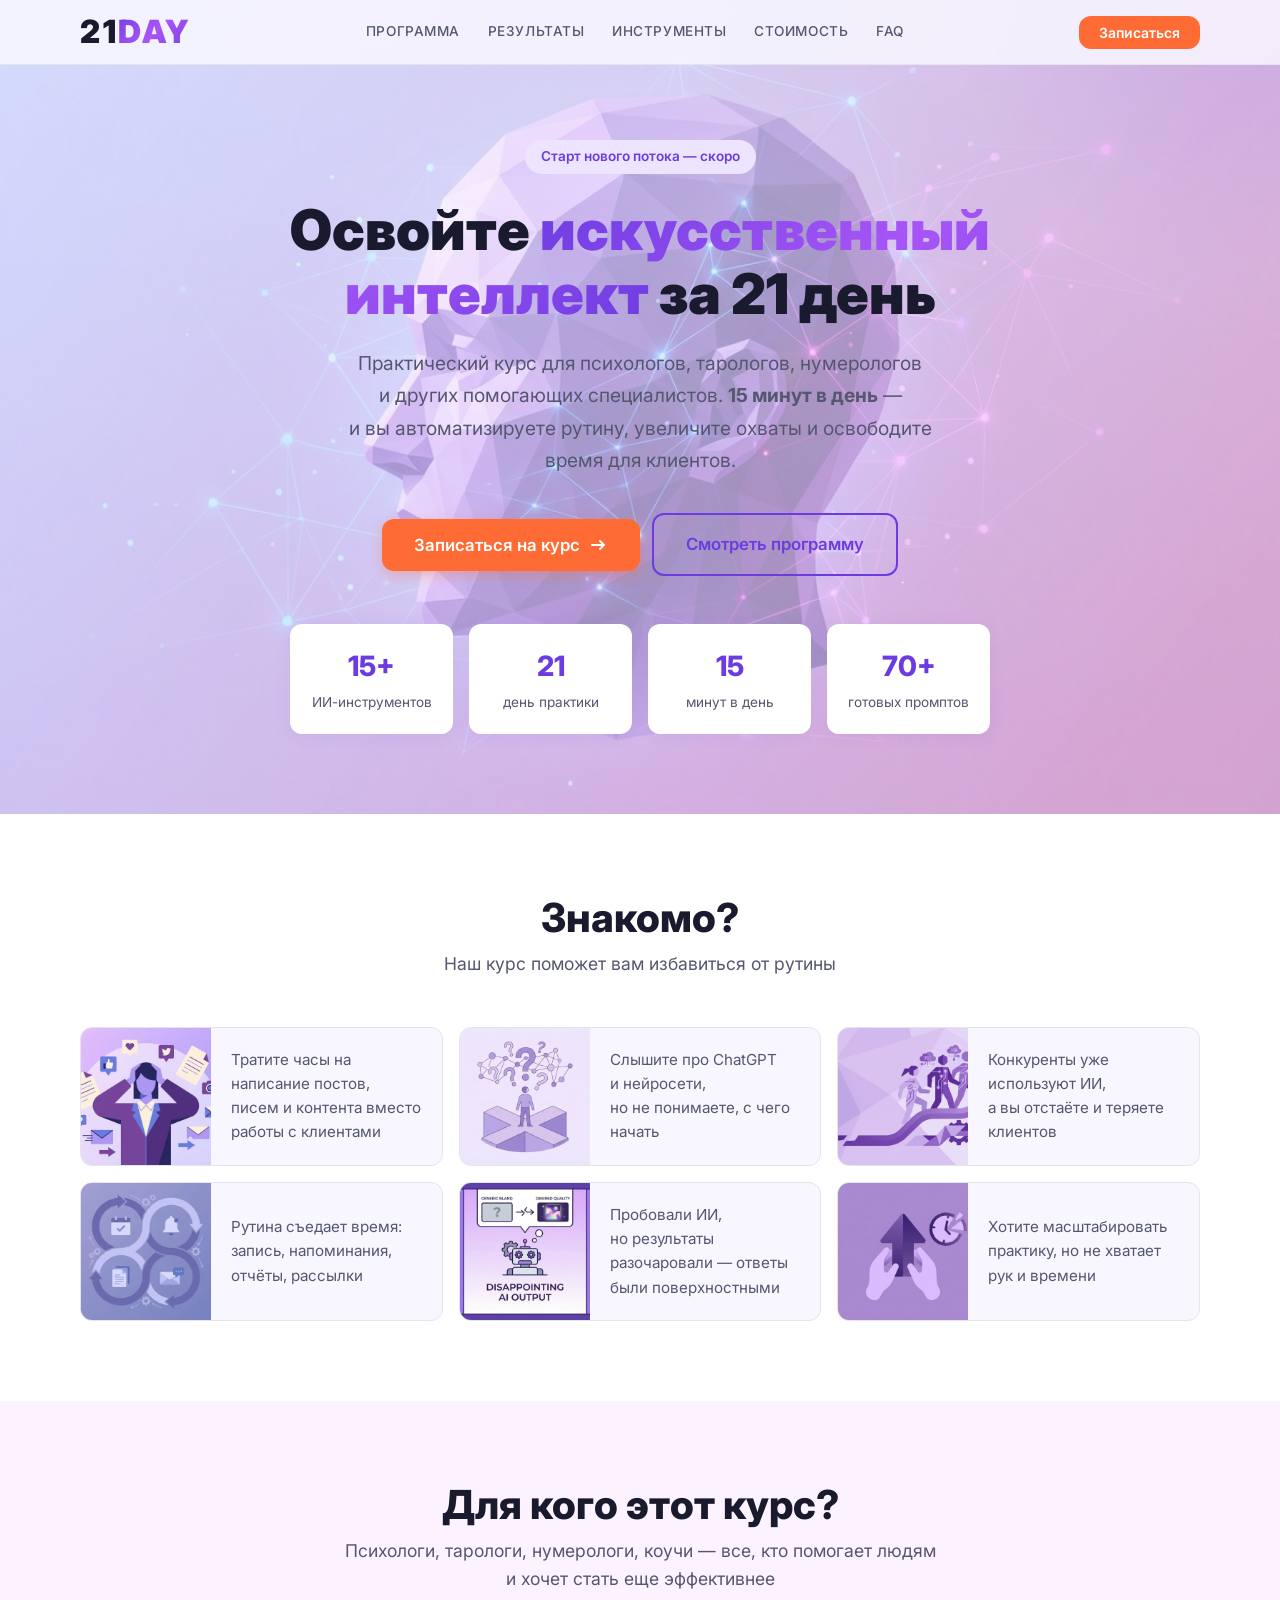
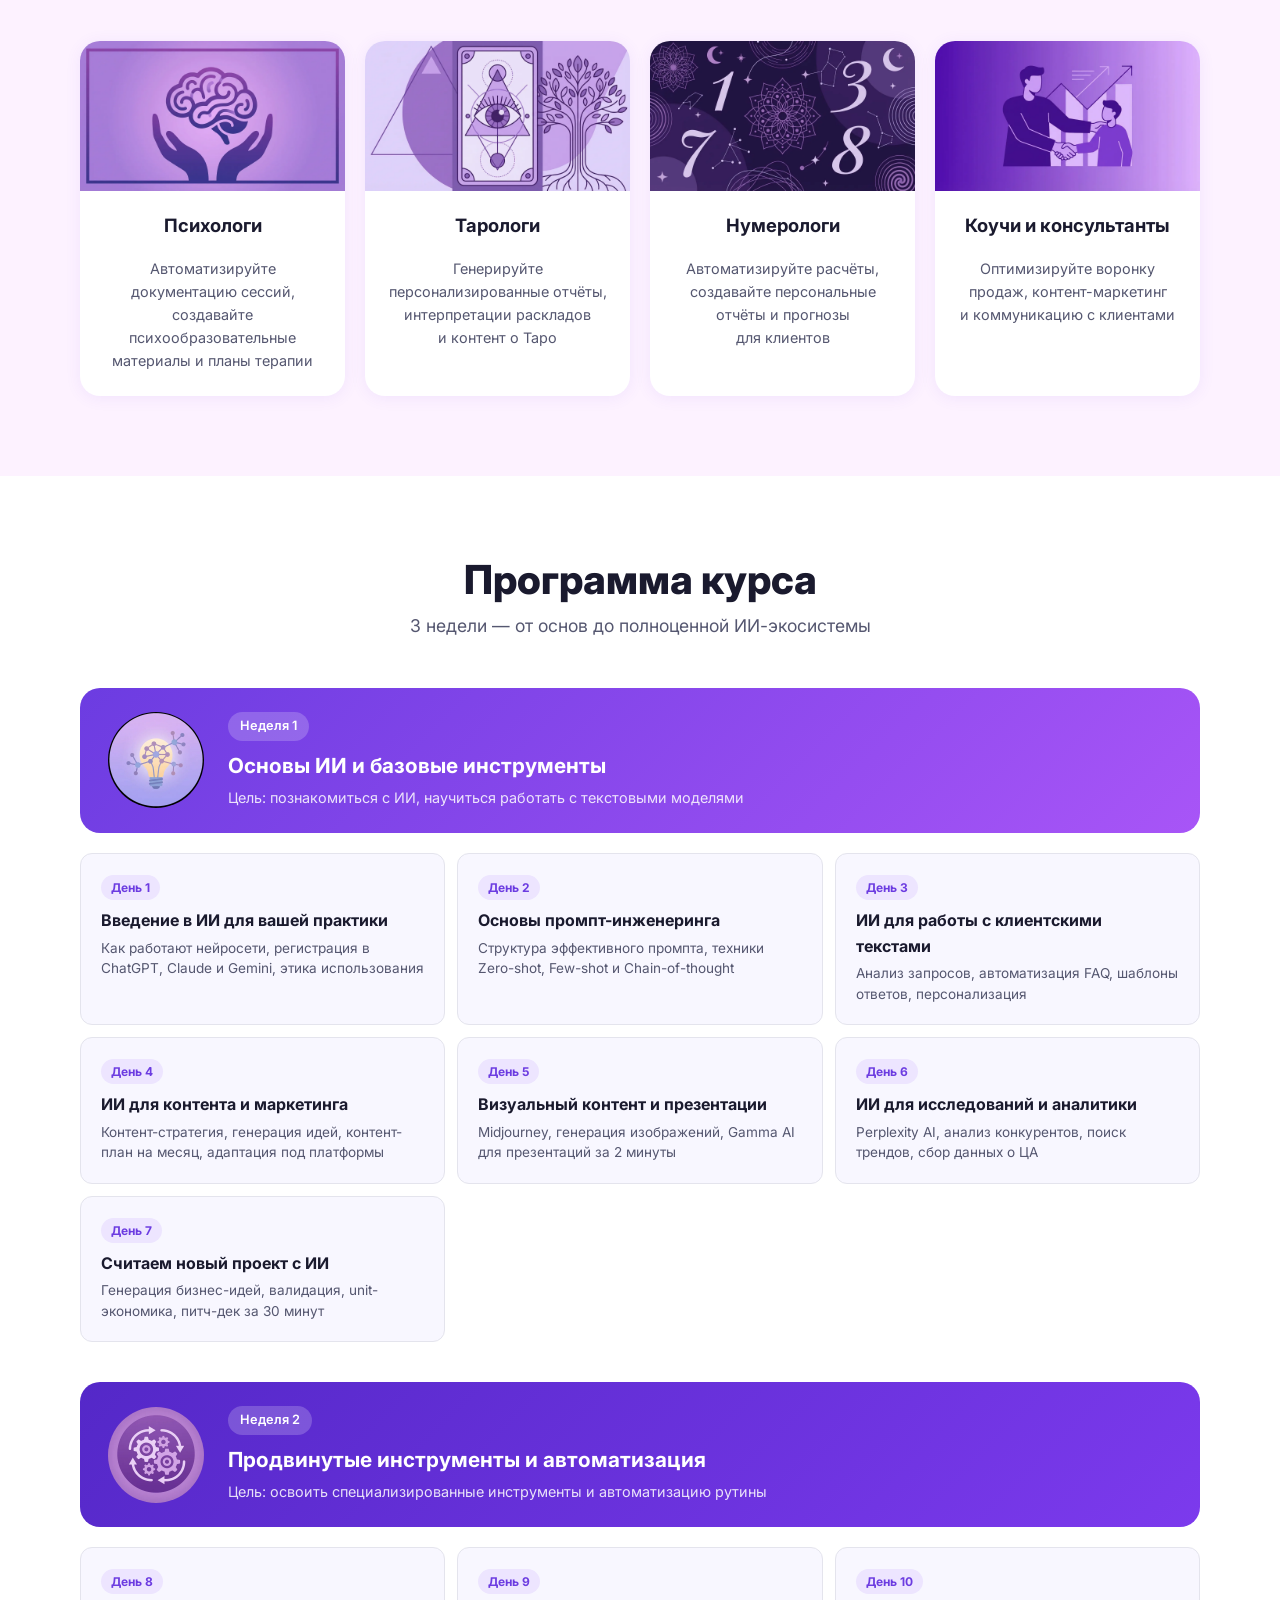
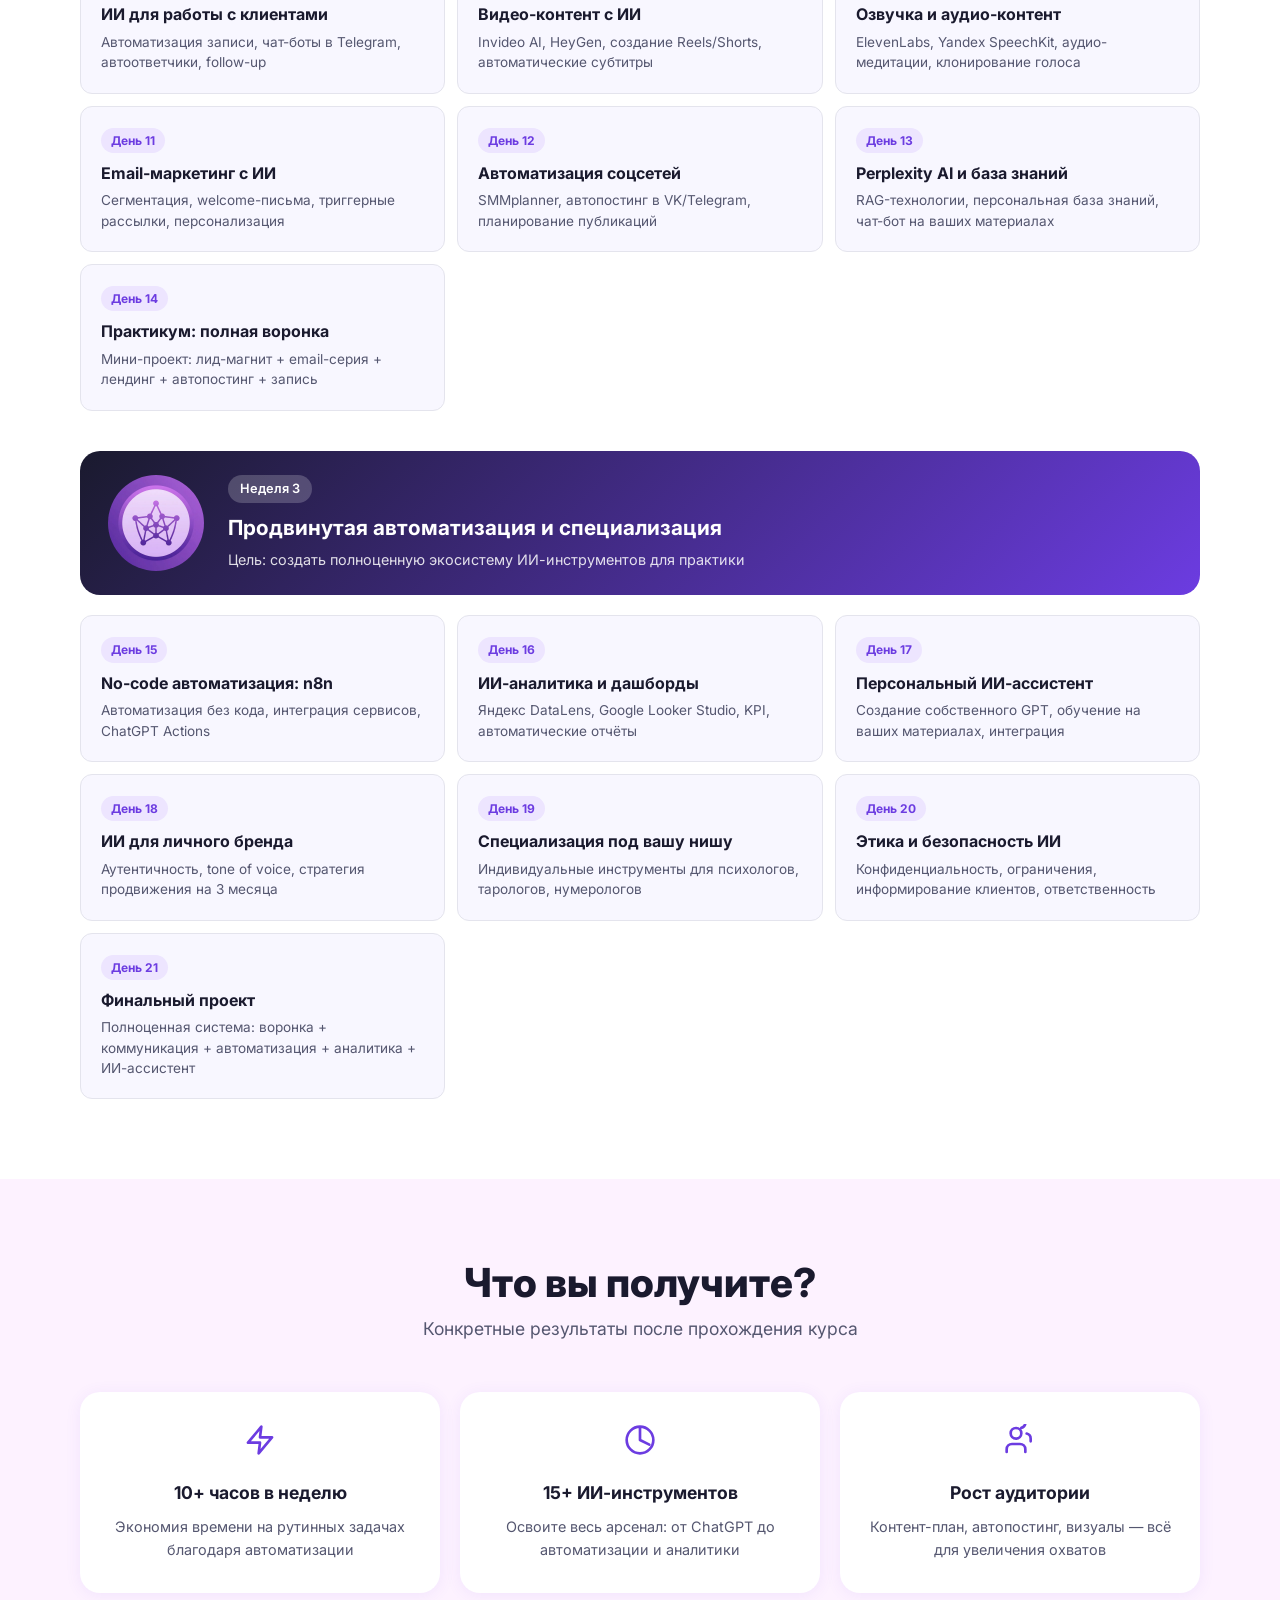
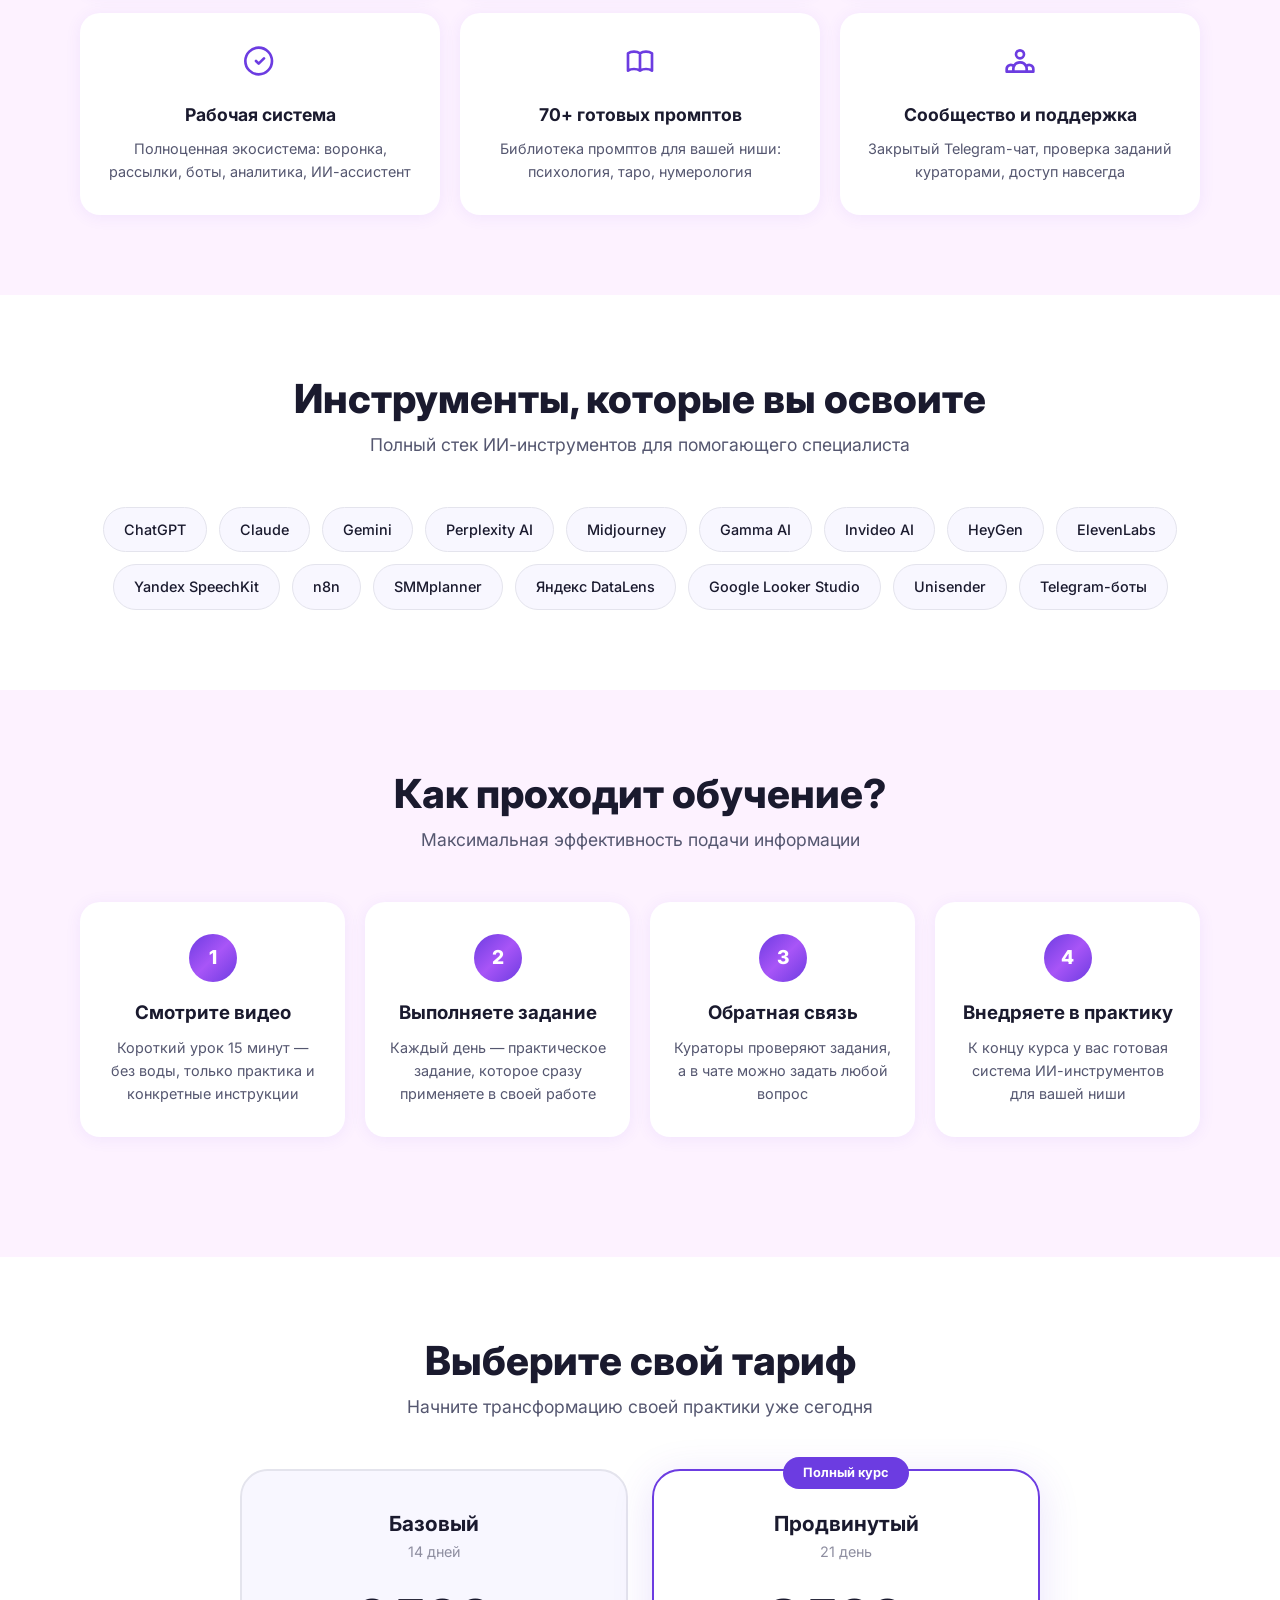
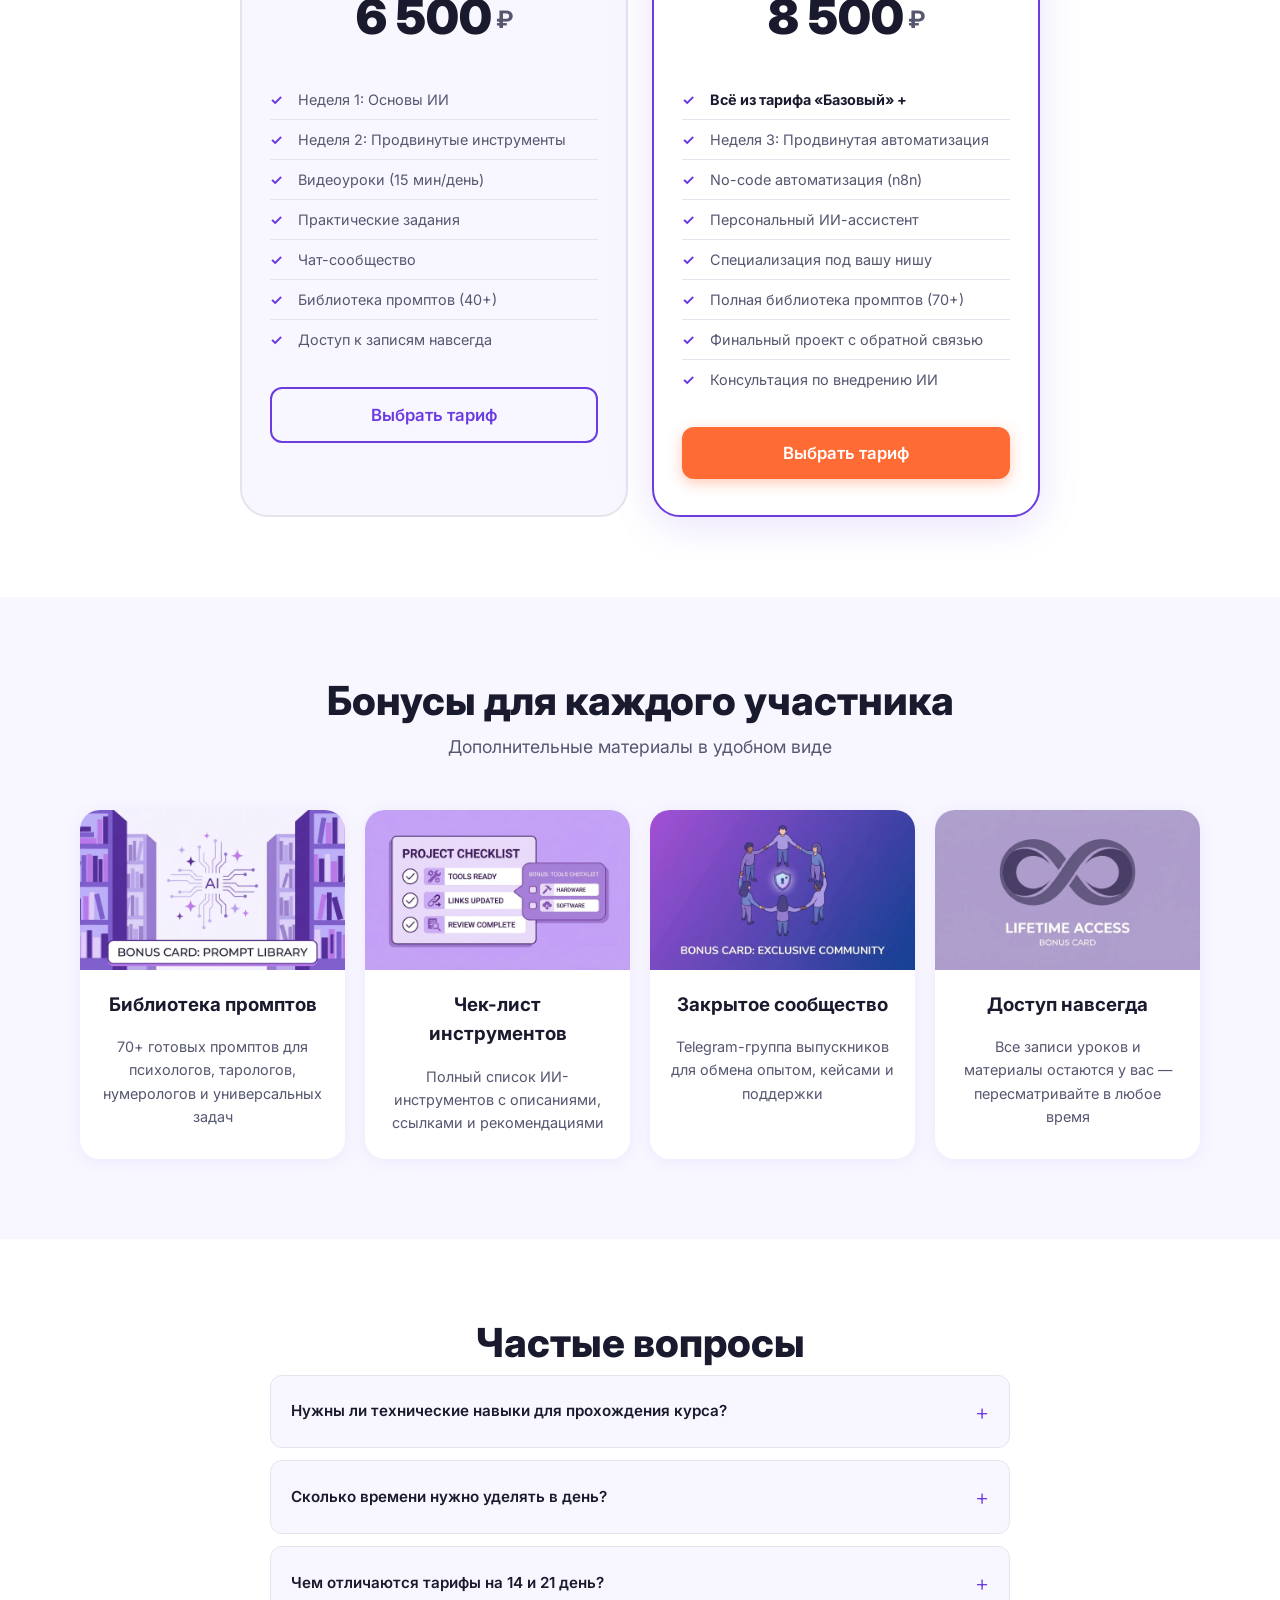
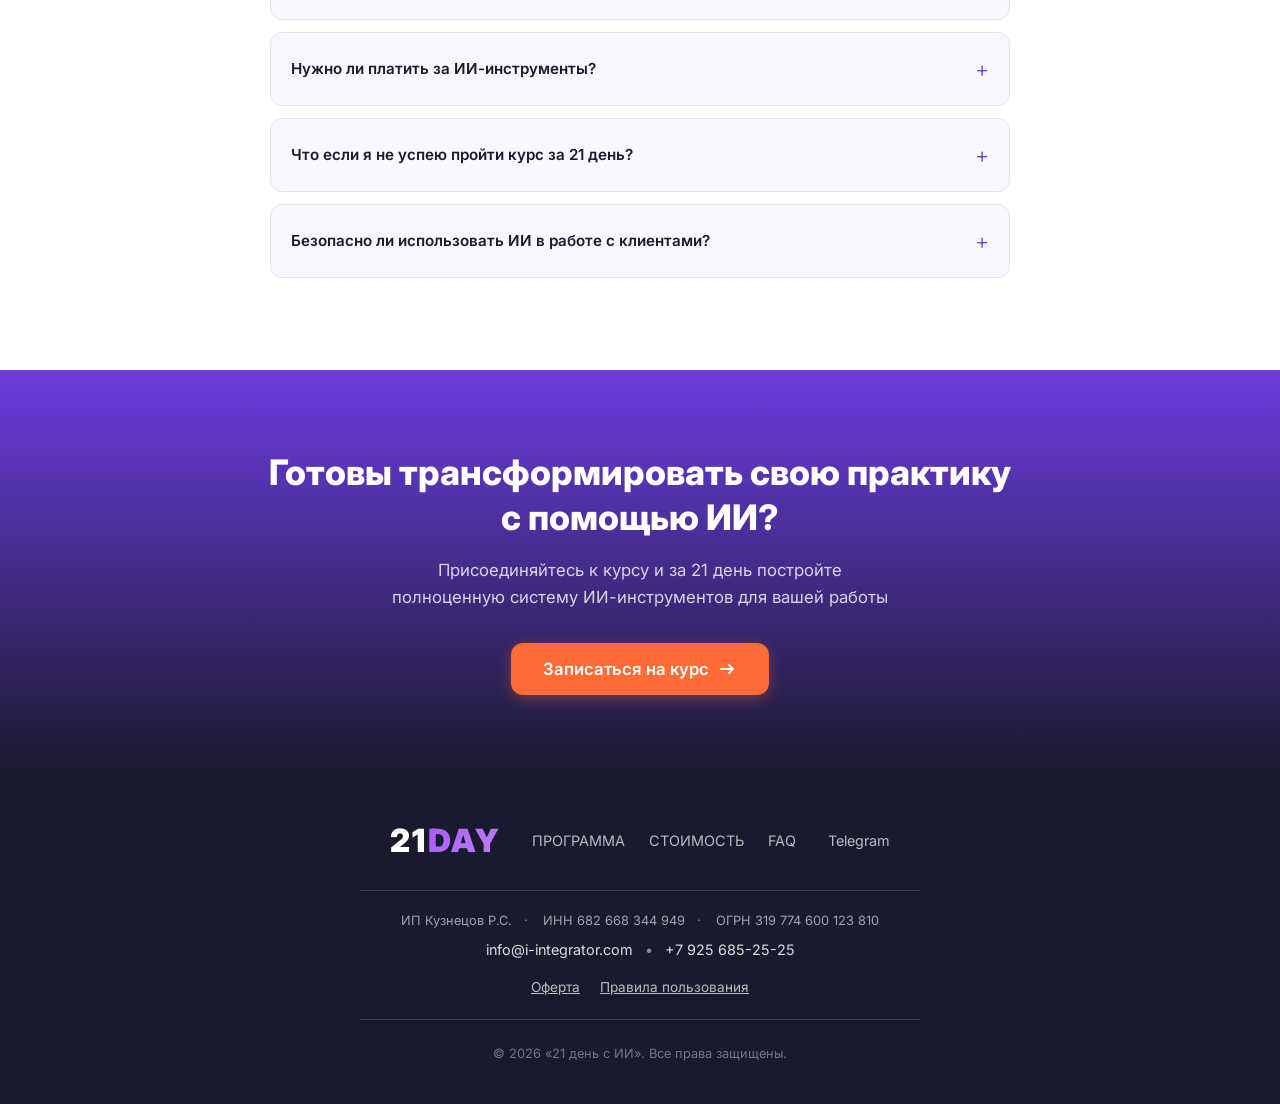
==== commit c1fb49cb: "Правки: вопросительные знаки в заголовках, подзаголовки блоков, CTA в 2 строки, разделение реквизито" ====
--- a/index.html
+++ b/index.html
@@ -131,7 +131,7 @@
      ============================================ -->
 <section class="for-whom">
   <div class="container">
-    <h2 class="section-title">Для кого этот курс</h2>
+    <h2 class="section-title">Для кого этот курс?</h2>
     <p class="section-subtitle">Психологи, тарологи, нумерологи, коучи — все, кто помогает людям и хочет стать еще эффективнее</p>
     <div class="for-whom__grid">
       <div class="whom-card">
@@ -320,7 +320,7 @@
      ============================================ -->
 <section class="results" id="results">
   <div class="container">
-    <h2 class="section-title">Что вы получите</h2>
+    <h2 class="section-title">Что вы получите?</h2>
     <p class="section-subtitle">Конкретные результаты после прохождения курса</p>
     <div class="results__grid">
       <div class="result-card">
@@ -402,7 +402,8 @@
      ============================================ -->
 <section class="method">
   <div class="container">
-    <h2 class="section-title">Как проходит обучение</h2>
+    <h2 class="section-title">Как проходит обучение?</h2>
+    <p class="section-subtitle">Максимальная эффективность подачи информации</p>
     <div class="method__grid">
       <div class="method-card">
         <div class="method-card__step">1</div>
@@ -416,7 +417,7 @@
       </div>
       <div class="method-card">
         <div class="method-card__step">3</div>
-        <h3>Получаете обратную связь</h3>
+        <h3>Обратная связь</h3>
         <p>Кураторы проверяют задания, а в чате можно задать любой вопрос</p>
       </div>
       <div class="method-card">
@@ -498,7 +499,7 @@
 <section class="bonuses">
   <div class="container">
     <h2 class="section-title">Бонусы для каждого участника</h2>
-    <p class="section-subtitle">Дополнительные материалы, которые получает каждый участник курса</p>
+    <p class="section-subtitle">Дополнительные материалы в удобном виде</p>
     <div class="bonuses__grid">
       <div class="bonus-card">
         <div class="bonus-card__img"><img src="images/bonus-library.webp" alt="" loading="lazy"></div>
@@ -564,7 +565,7 @@
      ============================================ -->
 <section class="final-cta">
   <div class="container final-cta__inner">
-    <h2>Готовы трансформировать свою практику с&nbsp;помощью&nbsp;ИИ?</h2>
+    <h2>Готовы трансформировать свою практику<br>с&nbsp;помощью&nbsp;ИИ?</h2>
     <p>Присоединяйтесь к курсу и за 21 день постройте полноценную систему ИИ-инструментов для вашей работы</p>
     <button class="btn btn--primary btn--lg" onclick="openModal()">
       Записаться на курс
@@ -590,7 +591,11 @@
       </div>
     </div>
     <div class="footer__legal">
-      <p class="footer__requisites">ИП Кузнецов Р.С. ИНН 682 668 344 949 ОГРН 319 774 600 123 810</p>
+      <div class="footer__requisites">
+        <span class="footer__req-item">ИП Кузнецов Р.С.</span>
+        <span class="footer__req-item">ИНН 682 668 344 949</span>
+        <span class="footer__req-item">ОГРН 319 774 600 123 810</span>
+      </div>
       <p class="footer__contact-info">
         <a href="mailto:info@i-integrator.com">info@i-integrator.com</a>
         <span class="footer__sep">•</span>
--- a/styles.css
+++ b/styles.css
@@ -1035,6 +1035,19 @@
   font-size: 0.8rem;
   color: rgba(255,255,255,0.6);
   line-height: 1.5;
+  display: flex;
+  flex-wrap: wrap;
+  gap: 0 1.2em;
+}
+
+.footer__req-item {
+  white-space: nowrap;
+}
+
+.footer__req-item:not(:last-child)::after {
+  content: " · ";
+  margin-left: 0.6em;
+  opacity: 0.8;
 }
 
 .footer__contact-info {
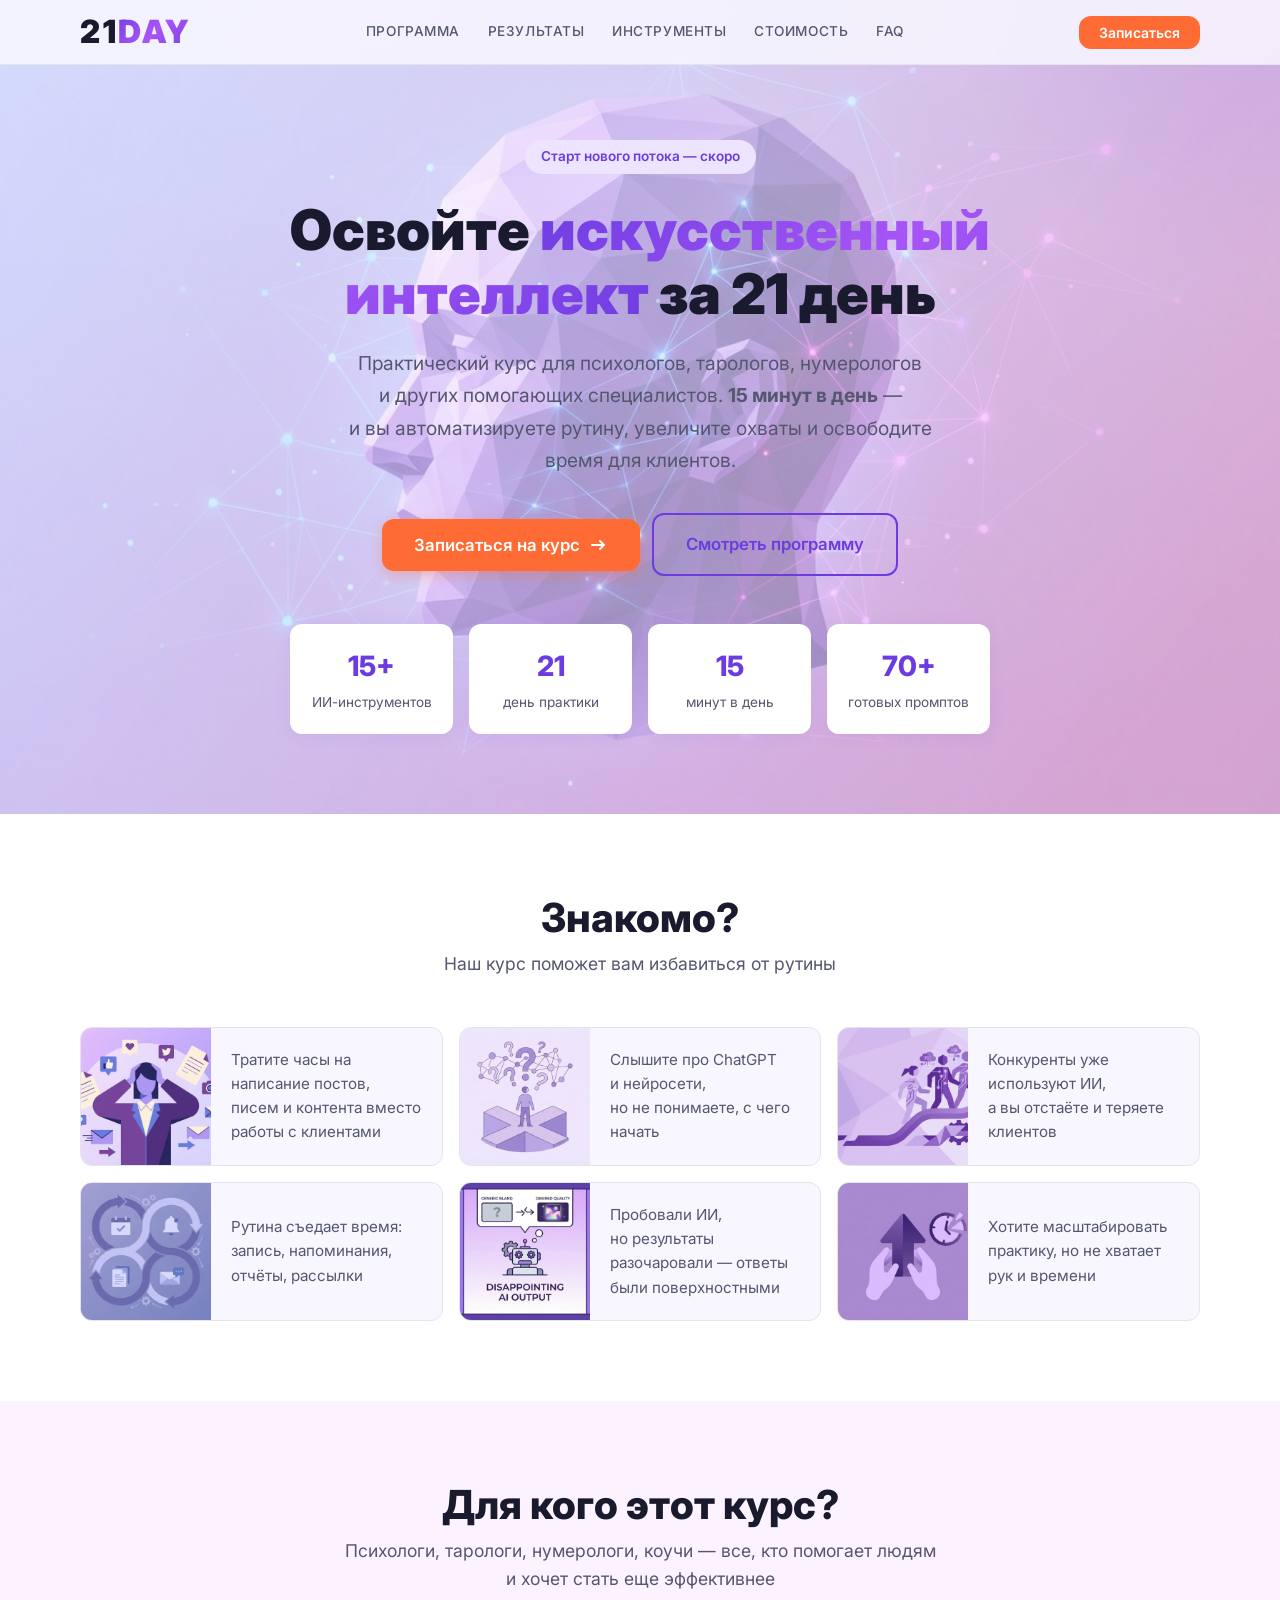
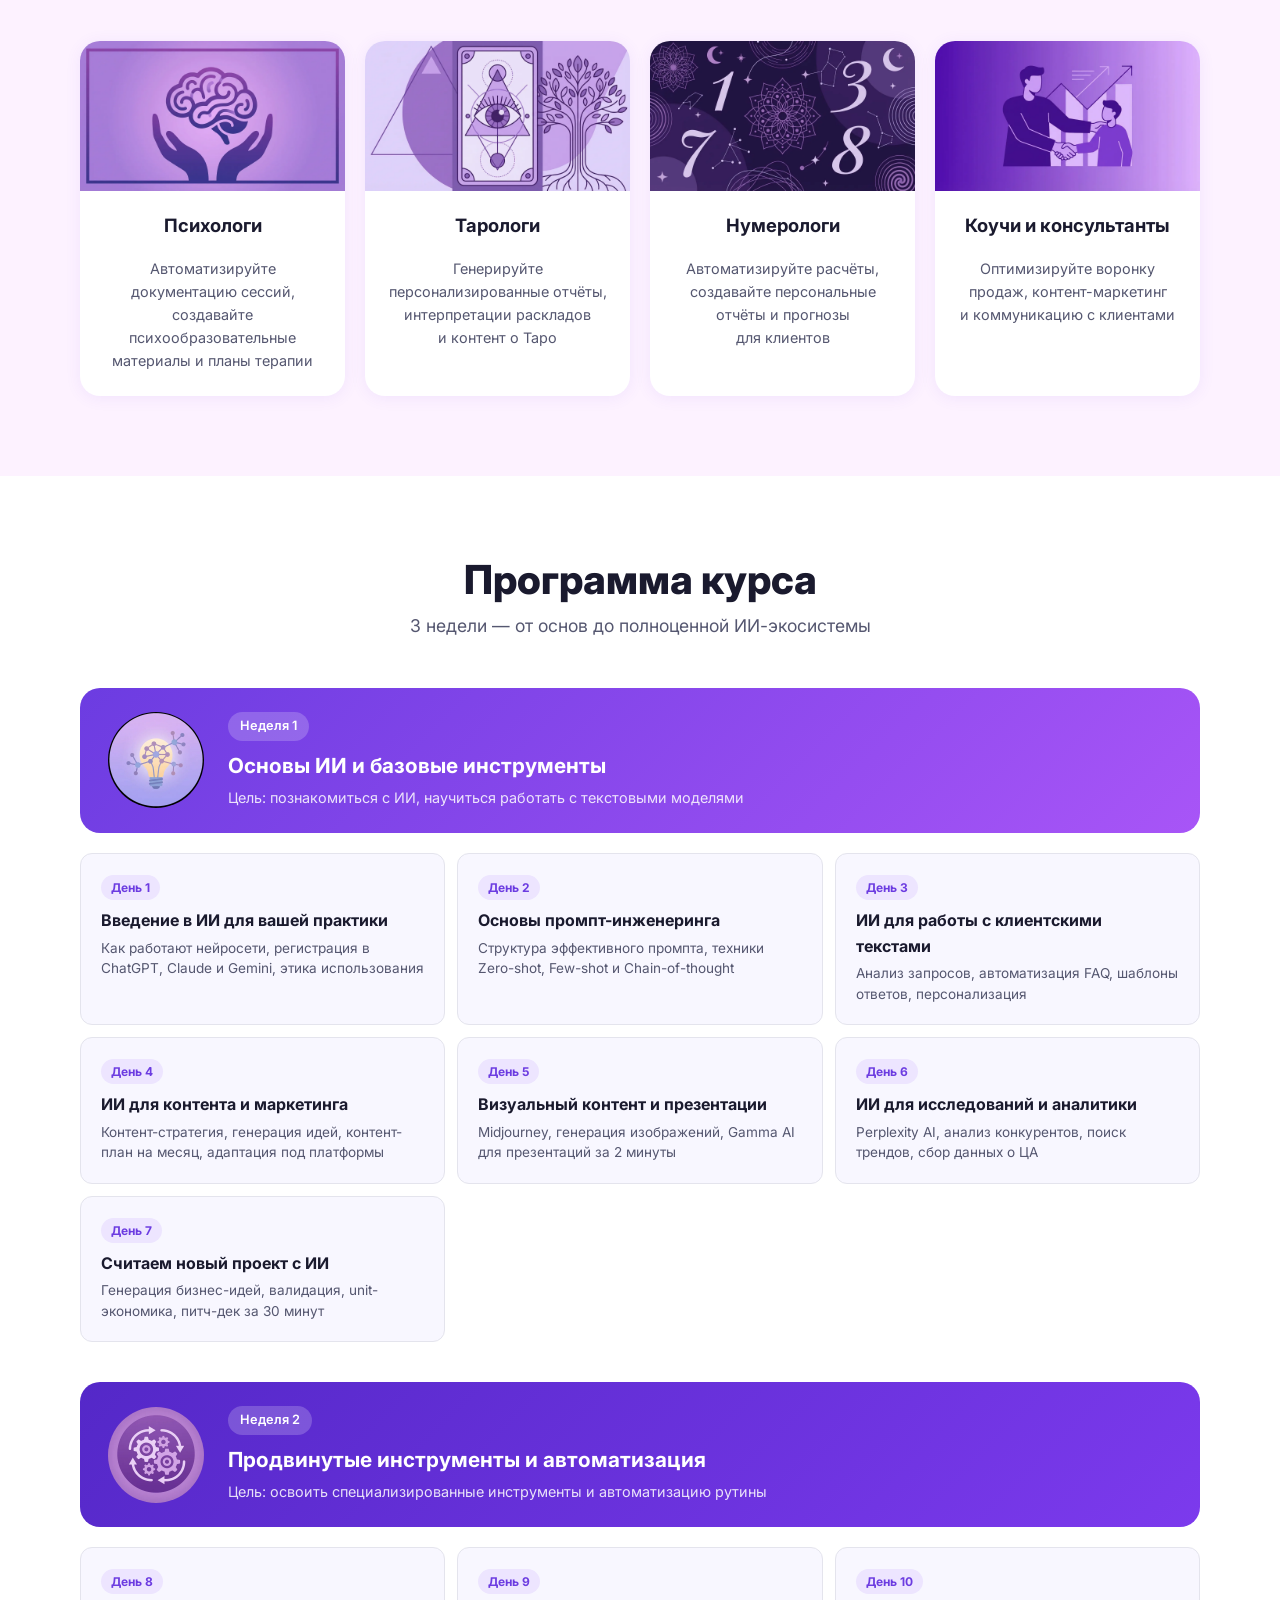
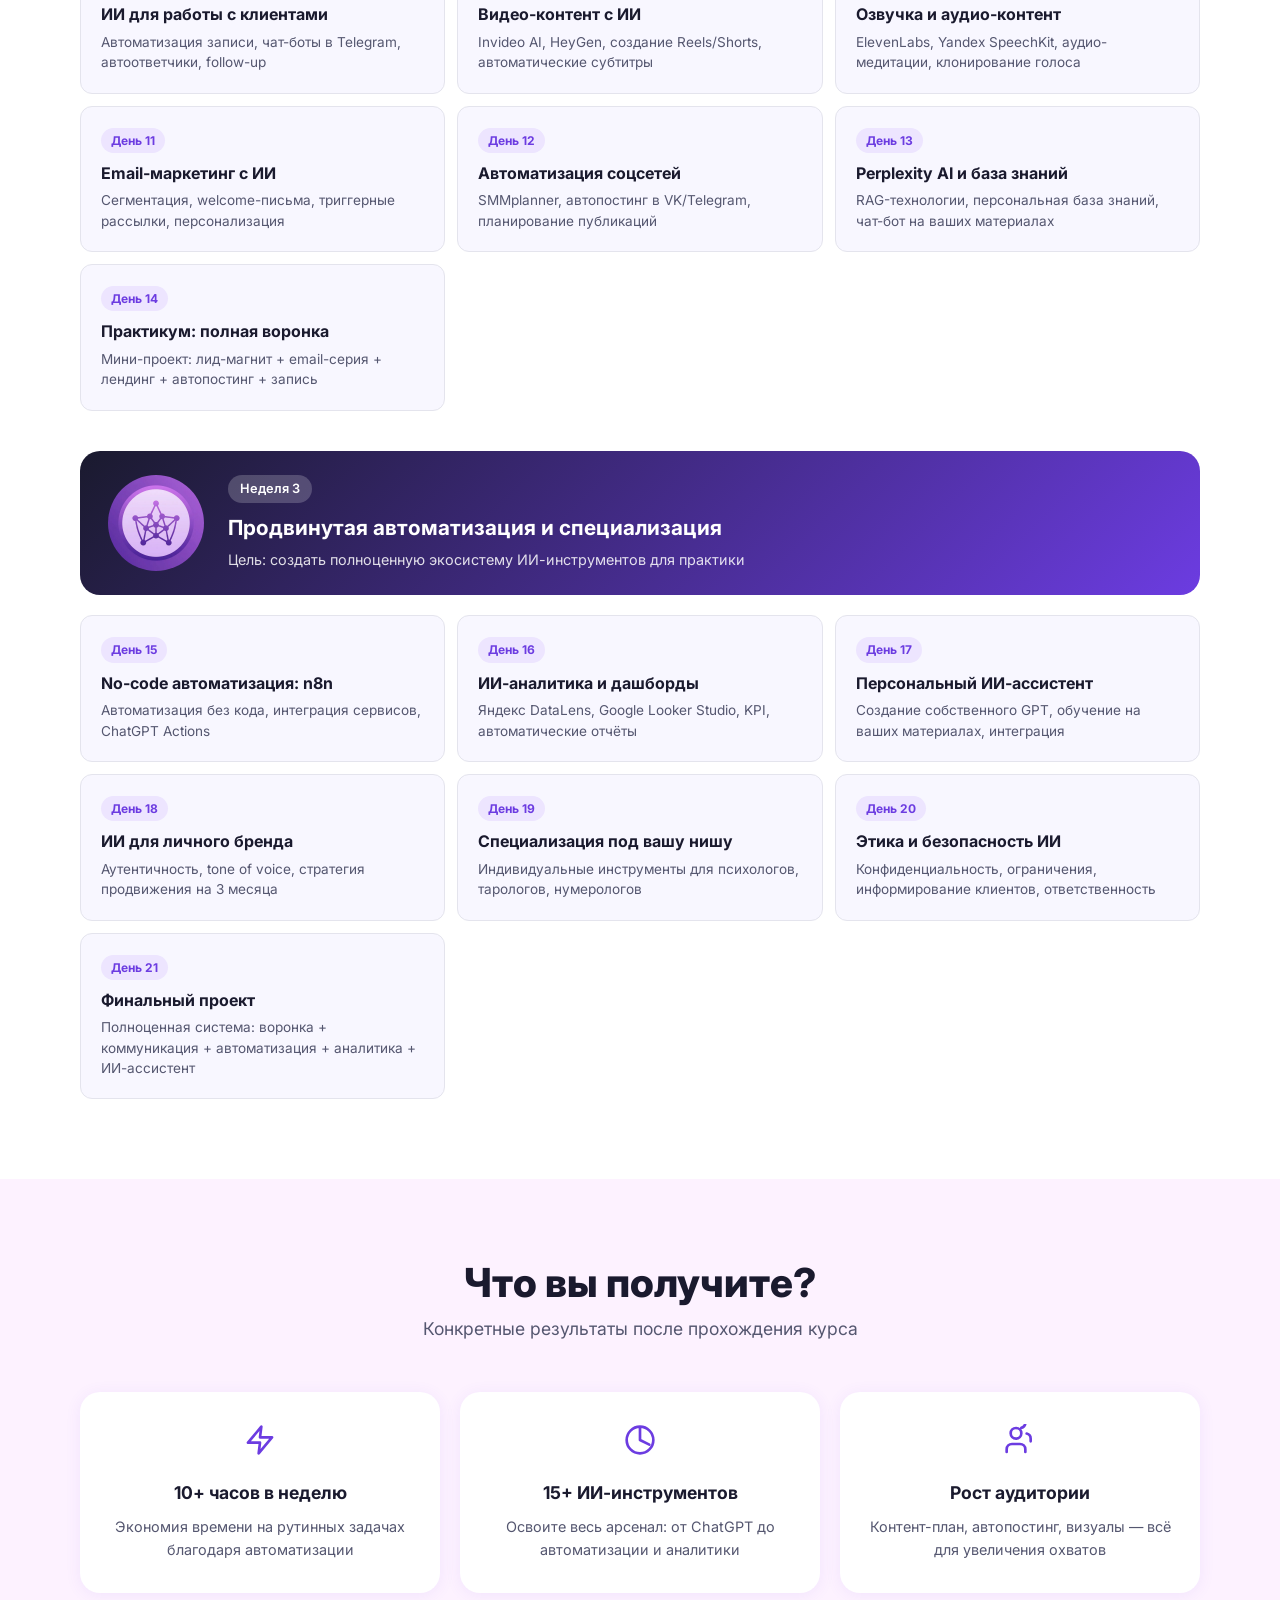
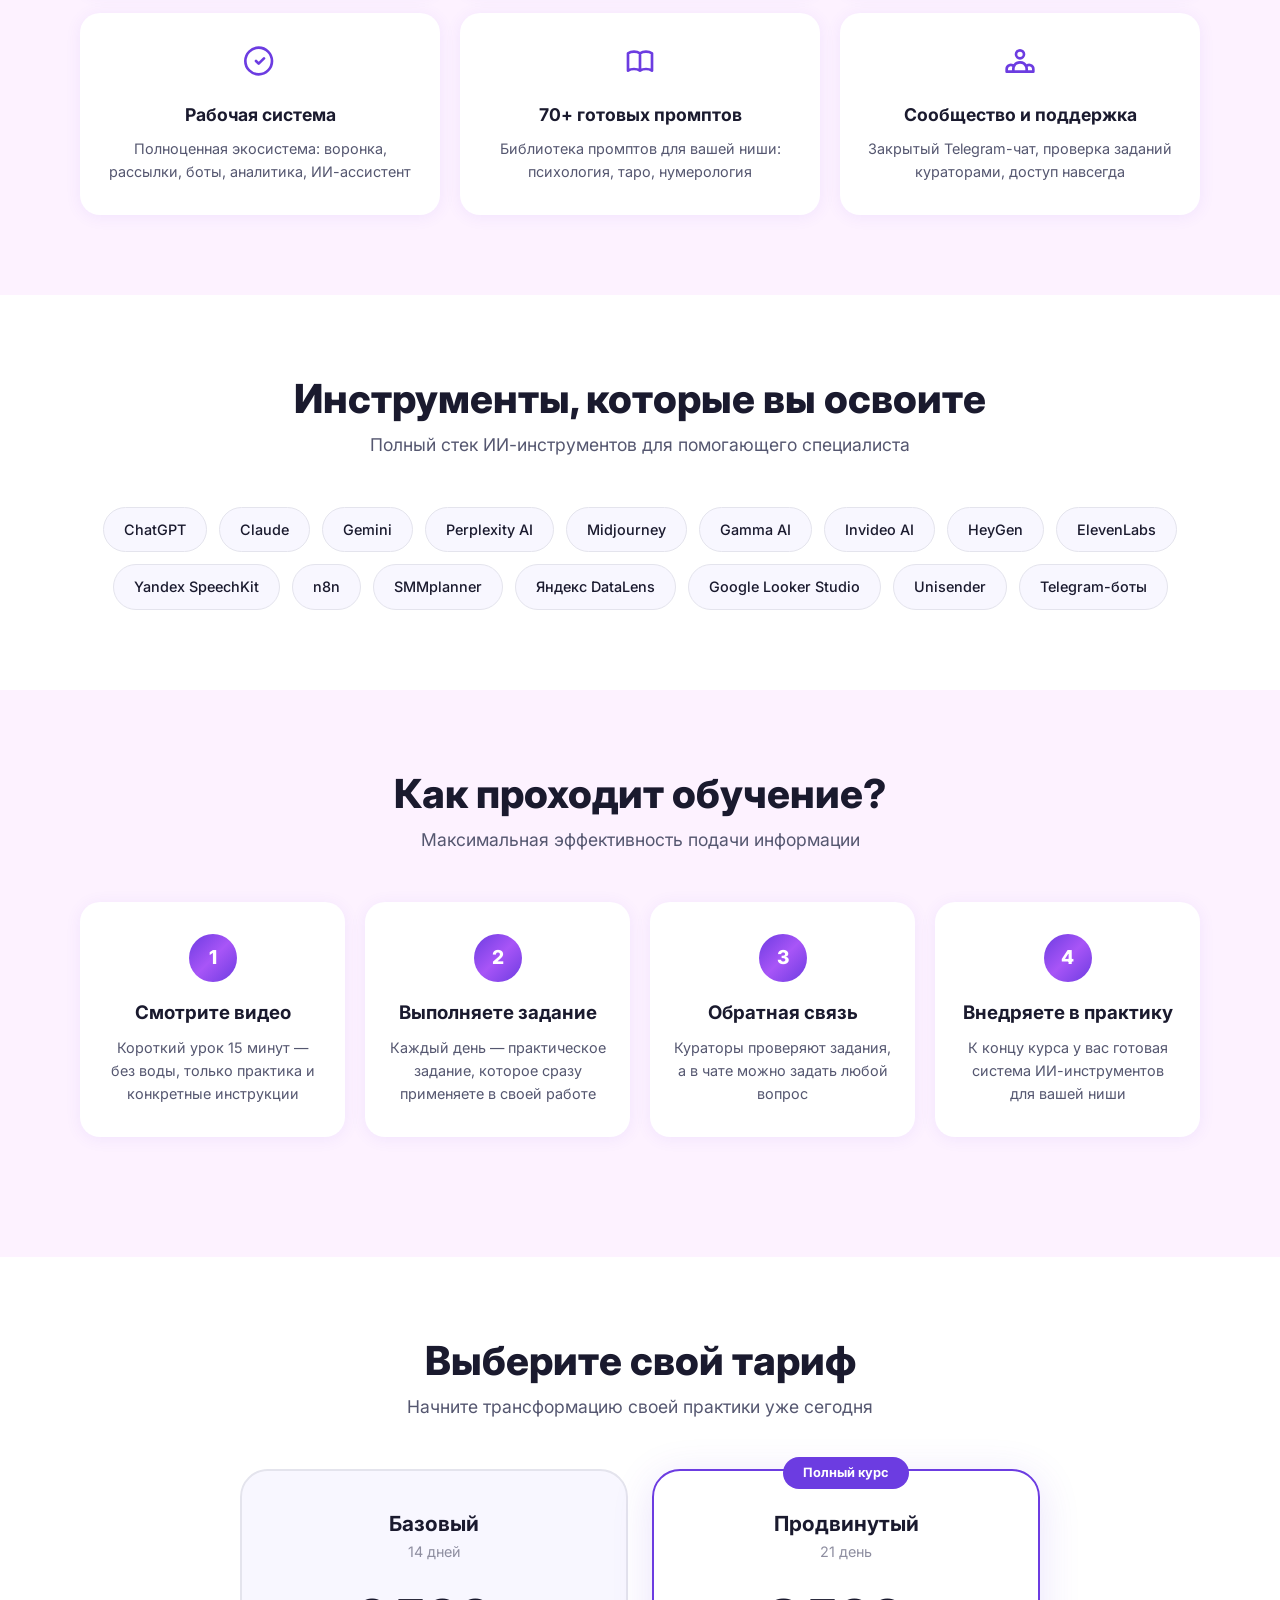
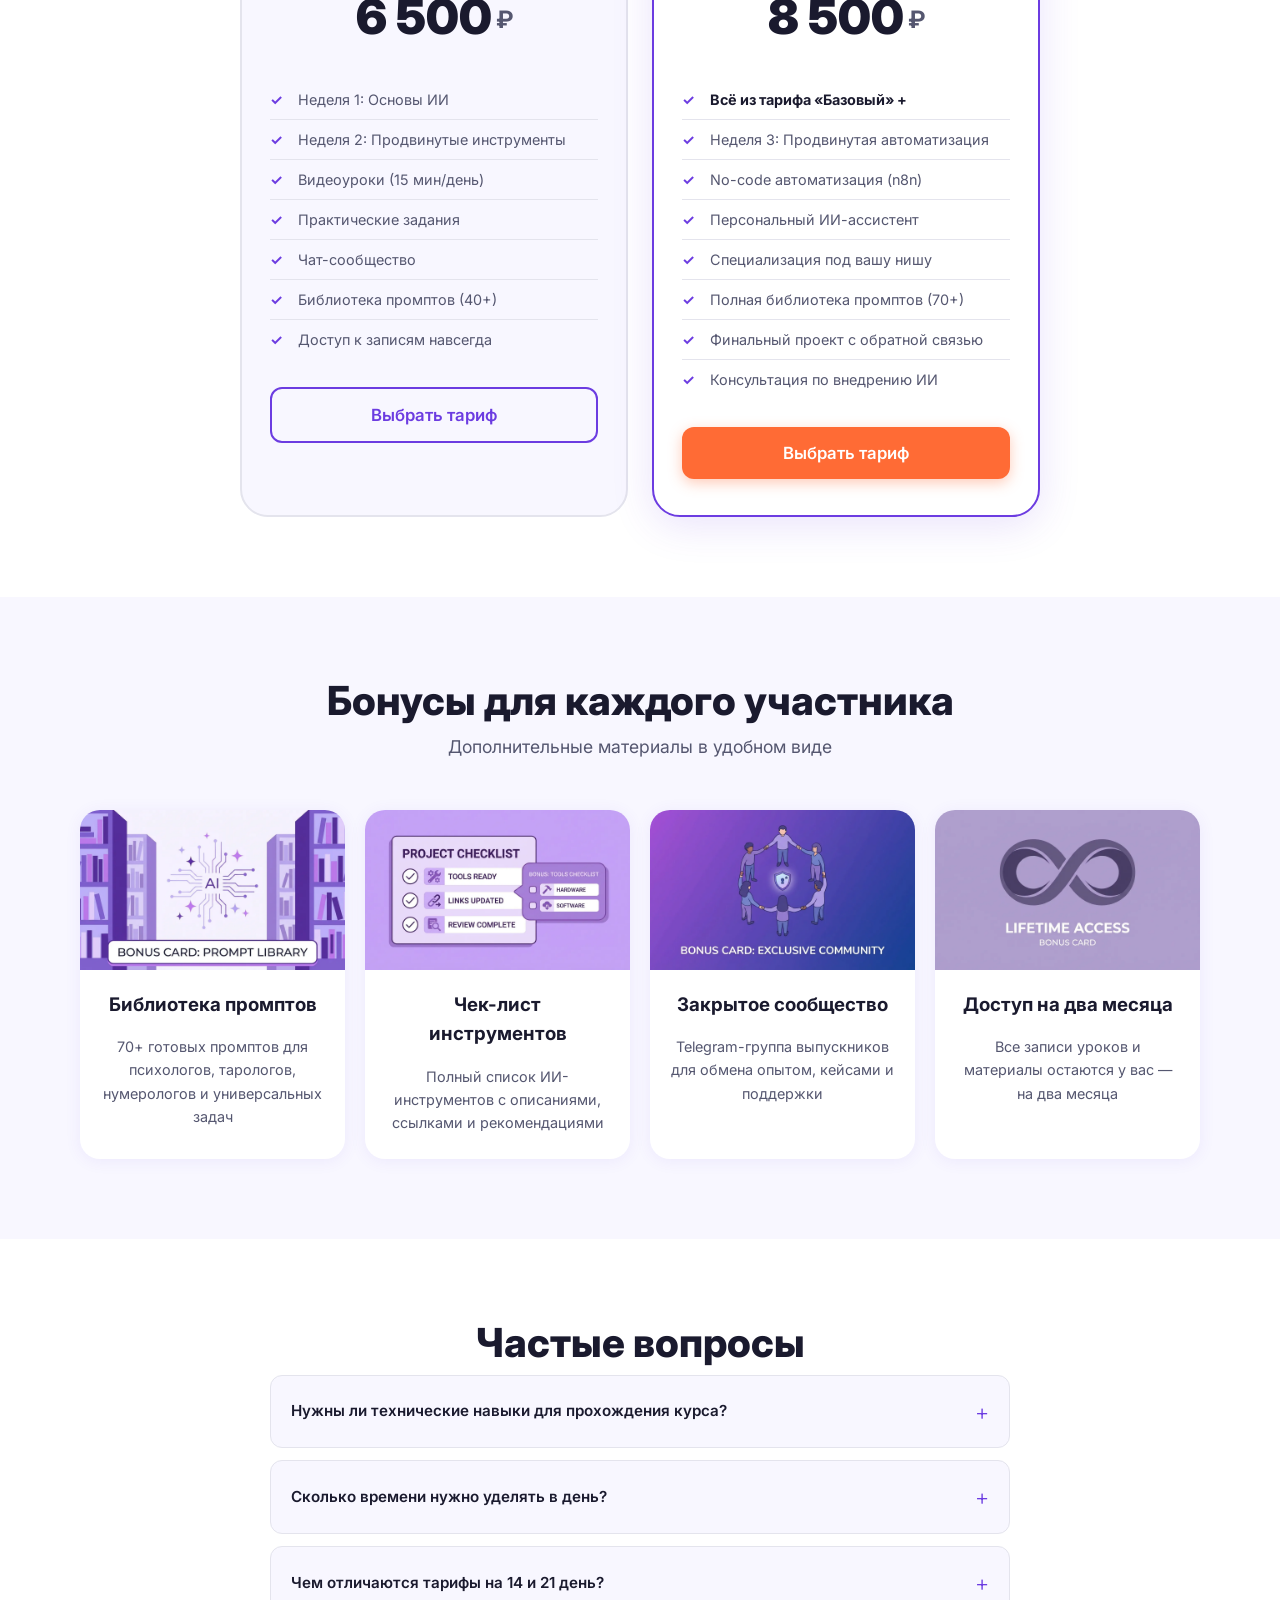
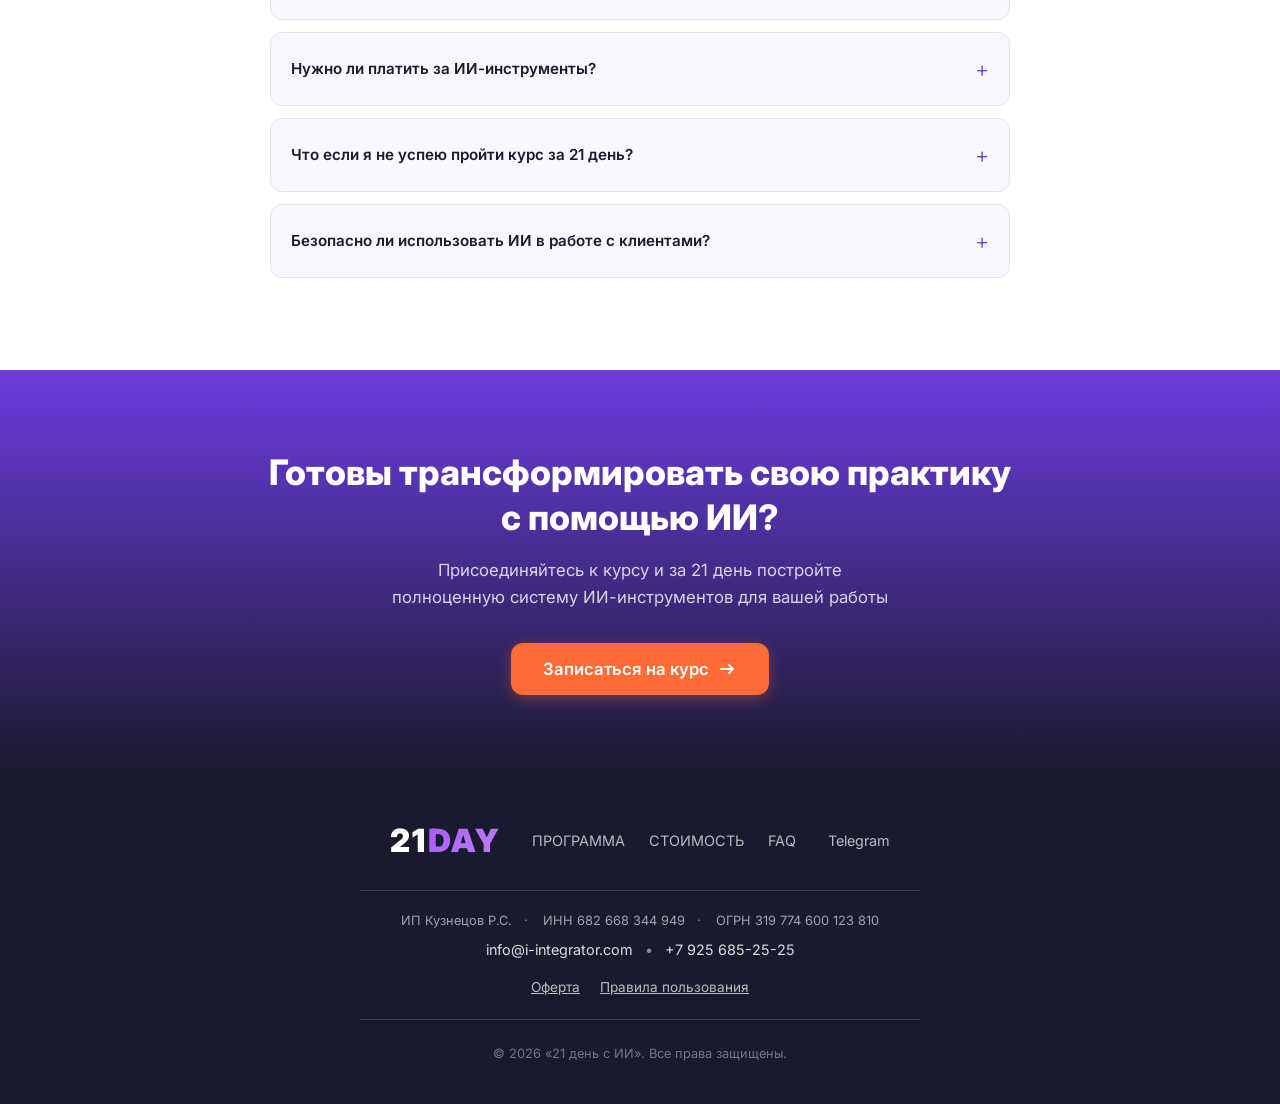
==== commit cb55d32c: "Бонус: Доступ на два месяца вместо навсегда Made-with: Cursor" ====
--- a/index.html
+++ b/index.html
@@ -11,9 +11,8 @@
   <meta property="og:type" content="website">
   <meta property="og:title" content="21DAY — Курс по ИИ для помогающих специалистов">
   <meta property="og:description" content="21-дневный курс. От новичка до уверенного пользователя за 15 минут в день. Психологи, тарологи, нумерологи.">
-  <!-- og:image и og:url — замените на полные URL после деплоя -->
-  <meta property="og:image" content="images/hero.jpg">
-  <meta property="og:url" content="">
+  <meta property="og:image" content="https://promo.21day.club/images/hero.jpg">
+  <meta property="og:url" content="https://promo.21day.club">
   <meta property="og:locale" content="ru_RU">
 
   <!-- Google Fonts: Inter (clean, modern) -->
@@ -518,8 +517,8 @@
       </div>
       <div class="bonus-card">
         <div class="bonus-card__img"><img src="images/bonus-forever.webp" alt="" loading="lazy"></div>
-        <h3>Доступ навсегда</h3>
-        <p>Все записи уроков и материалы остаются у вас — пересматривайте в любое время</p>
+        <h3>Доступ на два месяца</h3>
+        <p>Все записи уроков и материалы остаются у вас — на два месяца</p>
       </div>
     </div>
   </div>
@@ -587,7 +586,7 @@
         <a href="#faq">FAQ</a>
       </nav>
       <div class="footer__contacts">
-        <a href="https://t.me/" target="_blank" rel="noopener">Telegram</a>
+        <a href="https://t.me/+Ntq3uKG5OoY2MzAy" target="_blank" rel="noopener">Telegram</a>
       </div>
     </div>
     <div class="footer__legal">
@@ -670,11 +669,10 @@
         </select>
       </div>
 
-      <!-- ROBOKASSA: кнопка оплаты будет подключена позже -->
       <button type="submit" class="btn btn--primary btn--lg btn--full">
         Записаться и оплатить
       </button>
-      <p class="modal__note">После записи вы получите письмо с инструкциями. Оплата через Робокассу будет подключена в ближайшее время.</p>
+      <p class="modal__note">Оплата через Робокассу. После оплаты вы получите письмо с инструкциями.</p>
     </form>
 
     <!-- Экран успеха -->
--- a/styles.css
+++ b/styles.css
@@ -886,6 +886,13 @@
   height: 160px;
   overflow: hidden;
 }
+
+@media (max-width: 767px) {
+  .bonus-card__img {
+    height: 200px;
+  }
+}
+
 .bonus-card__img img {
   width: 100%;
   height: 100%;
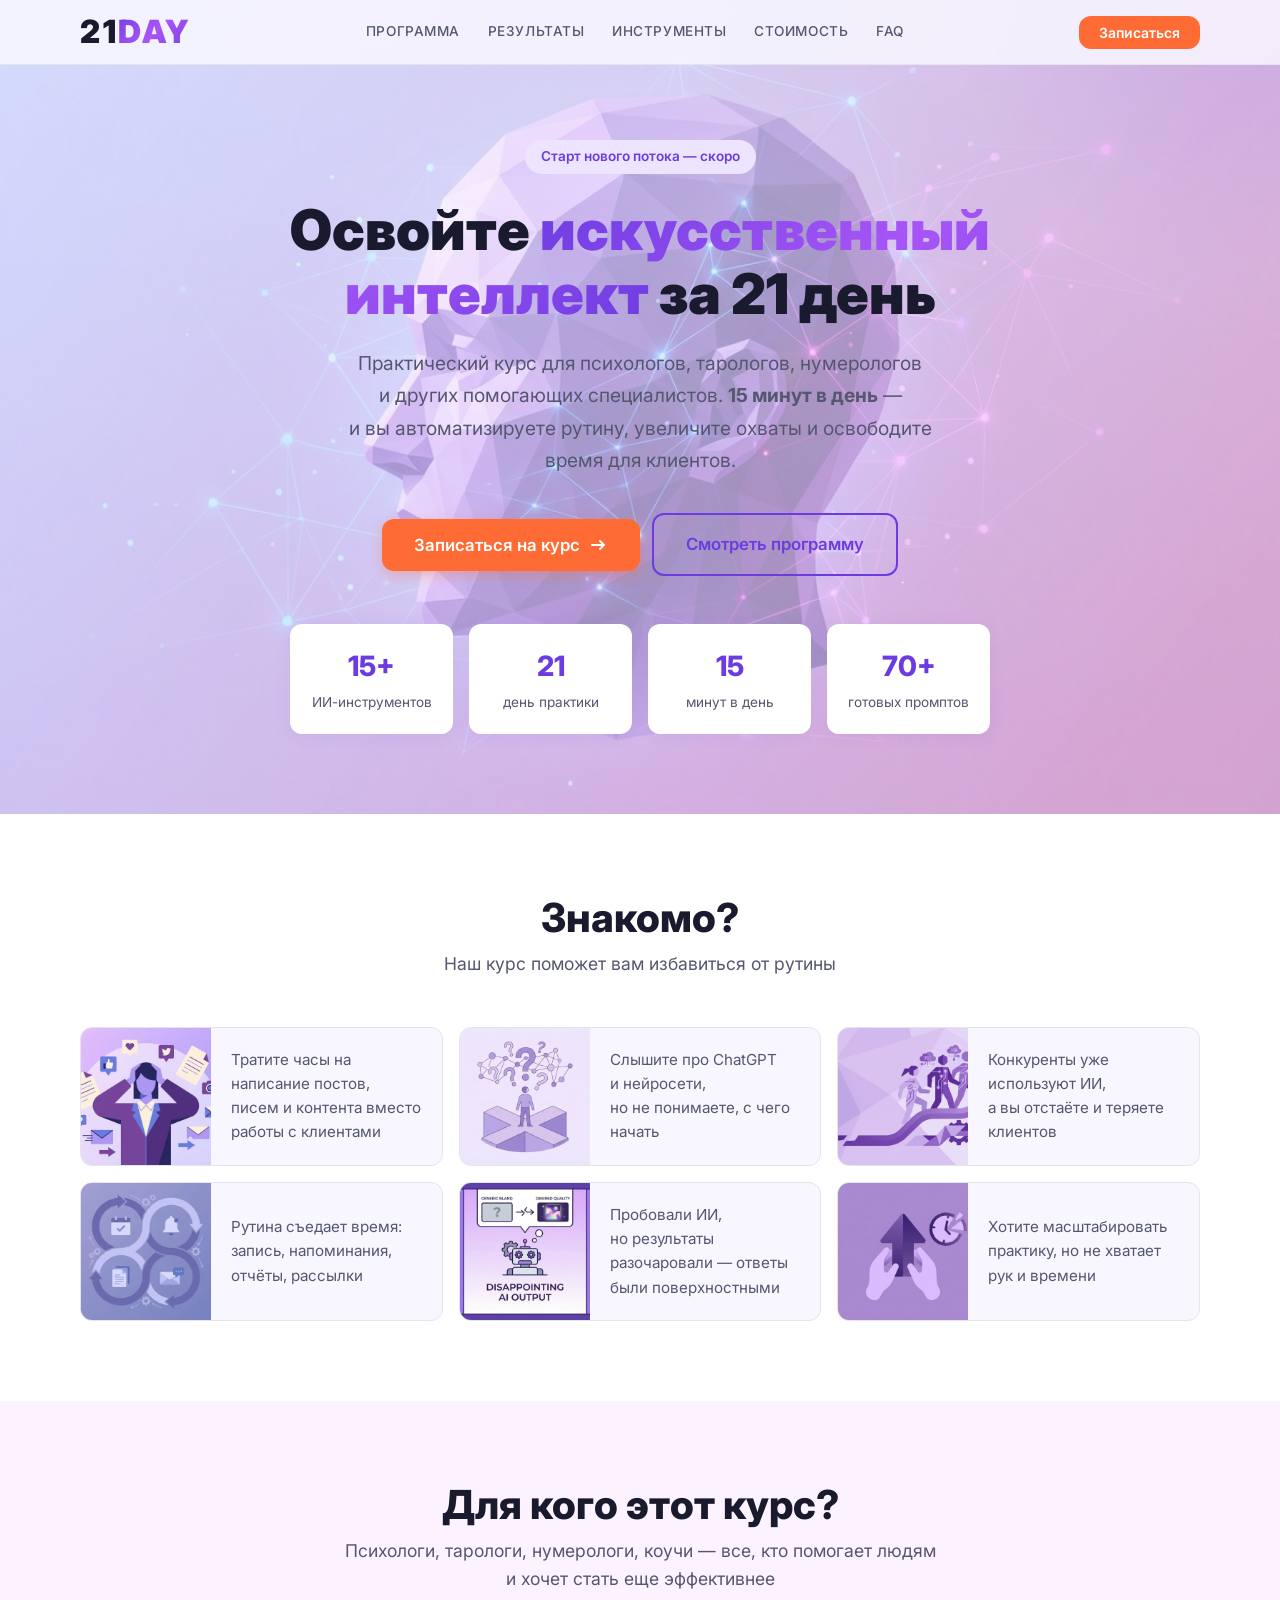
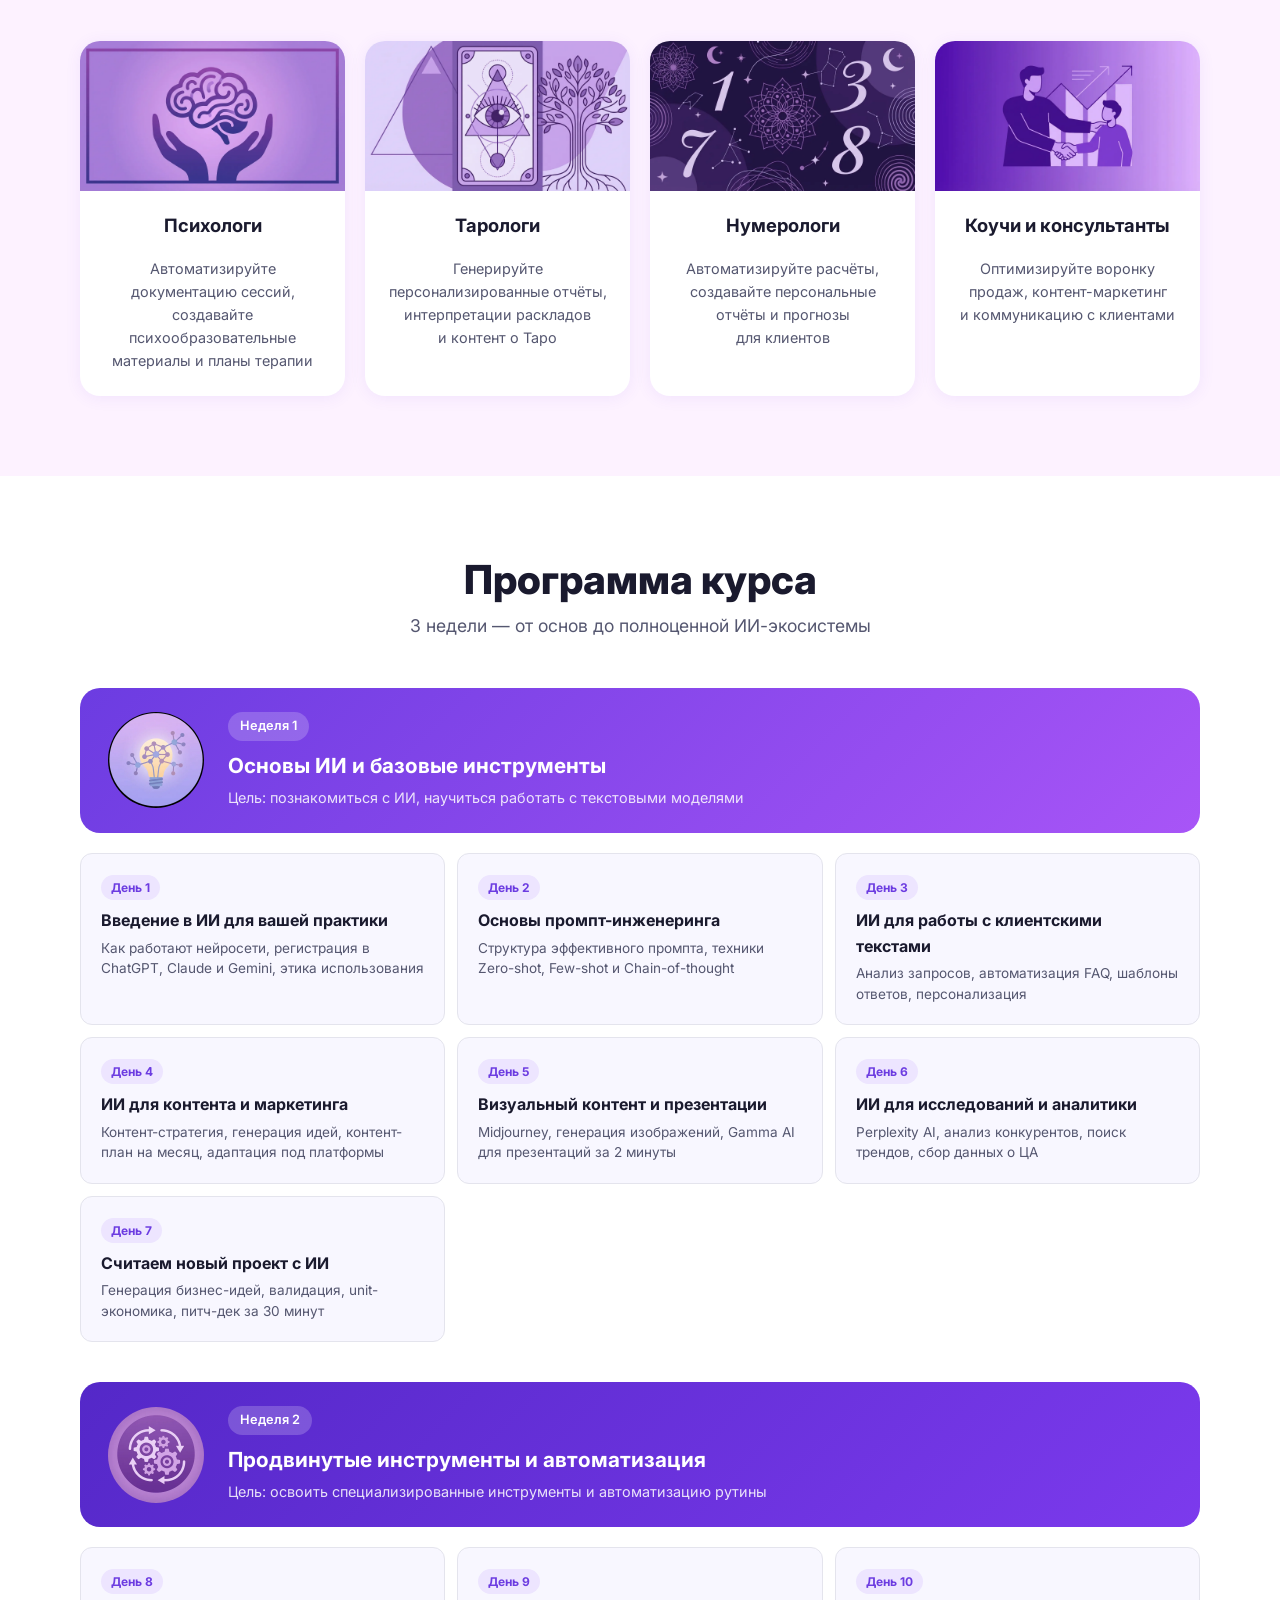
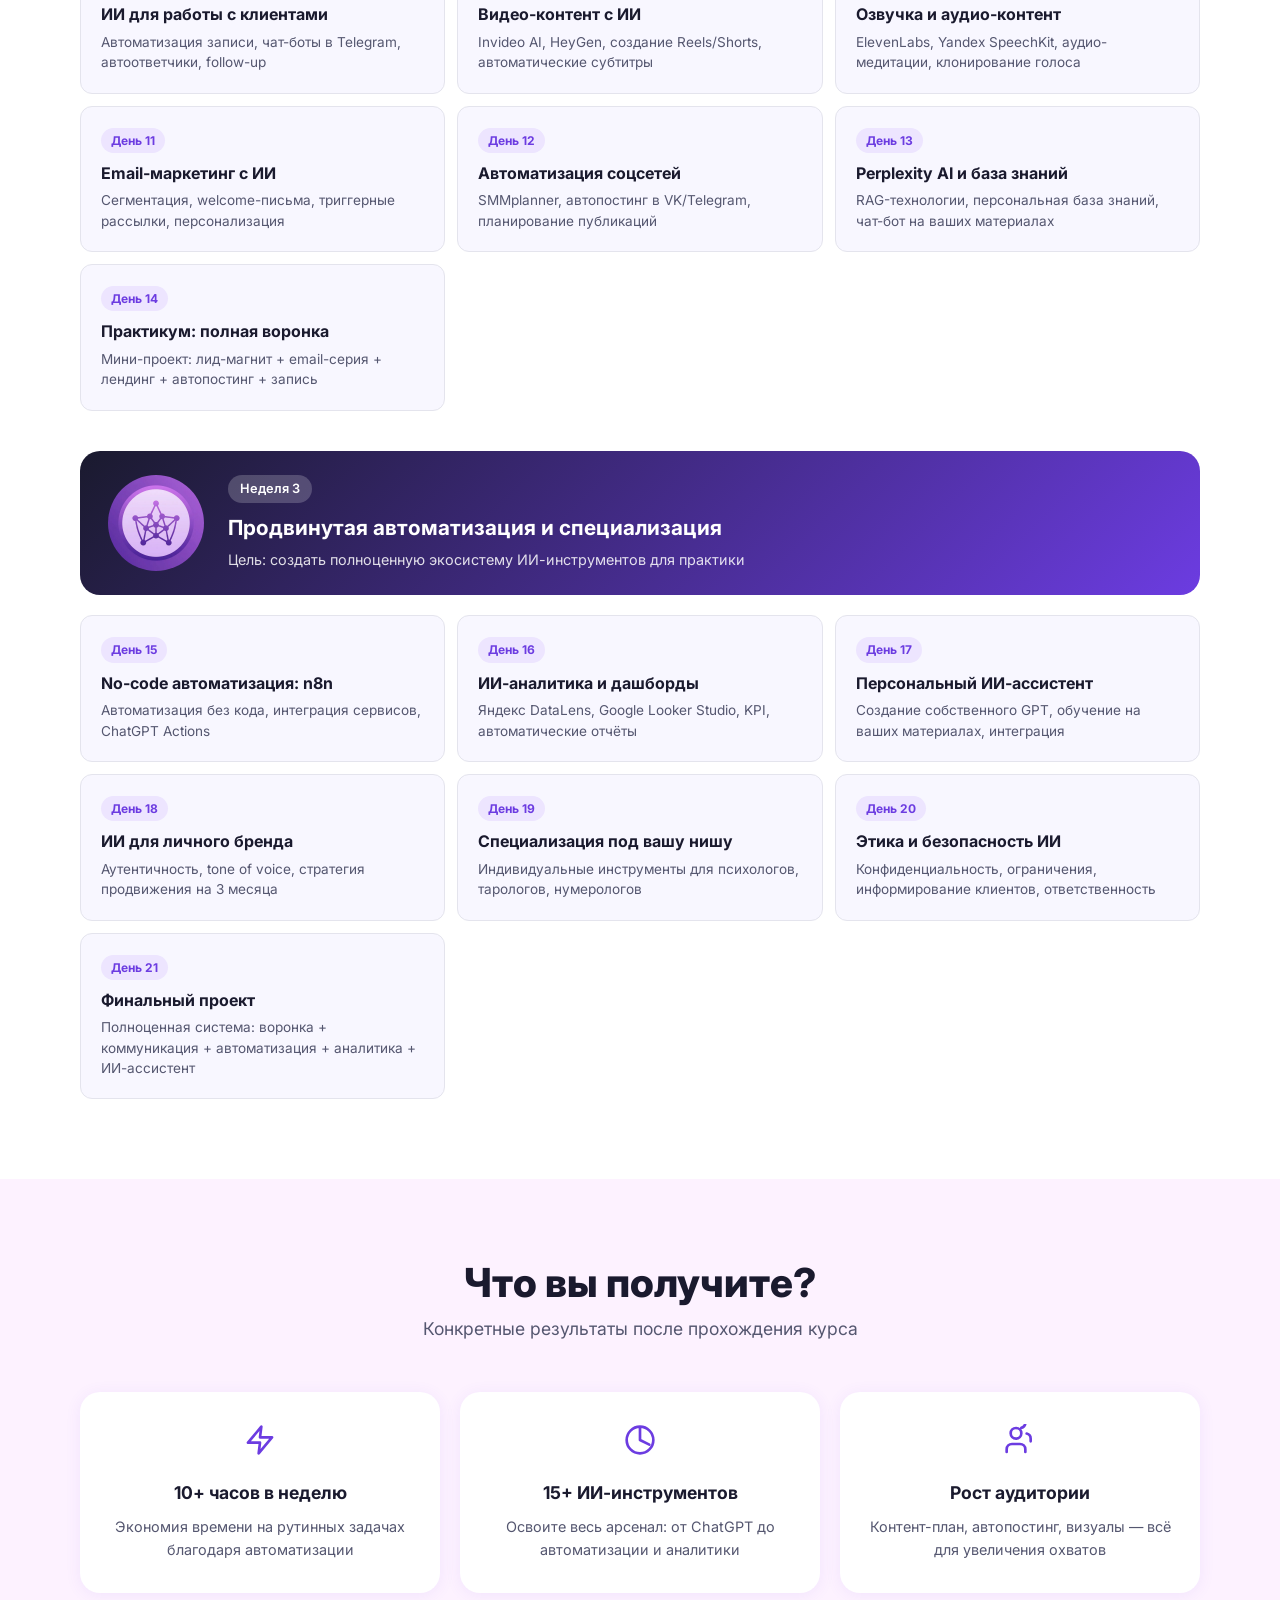
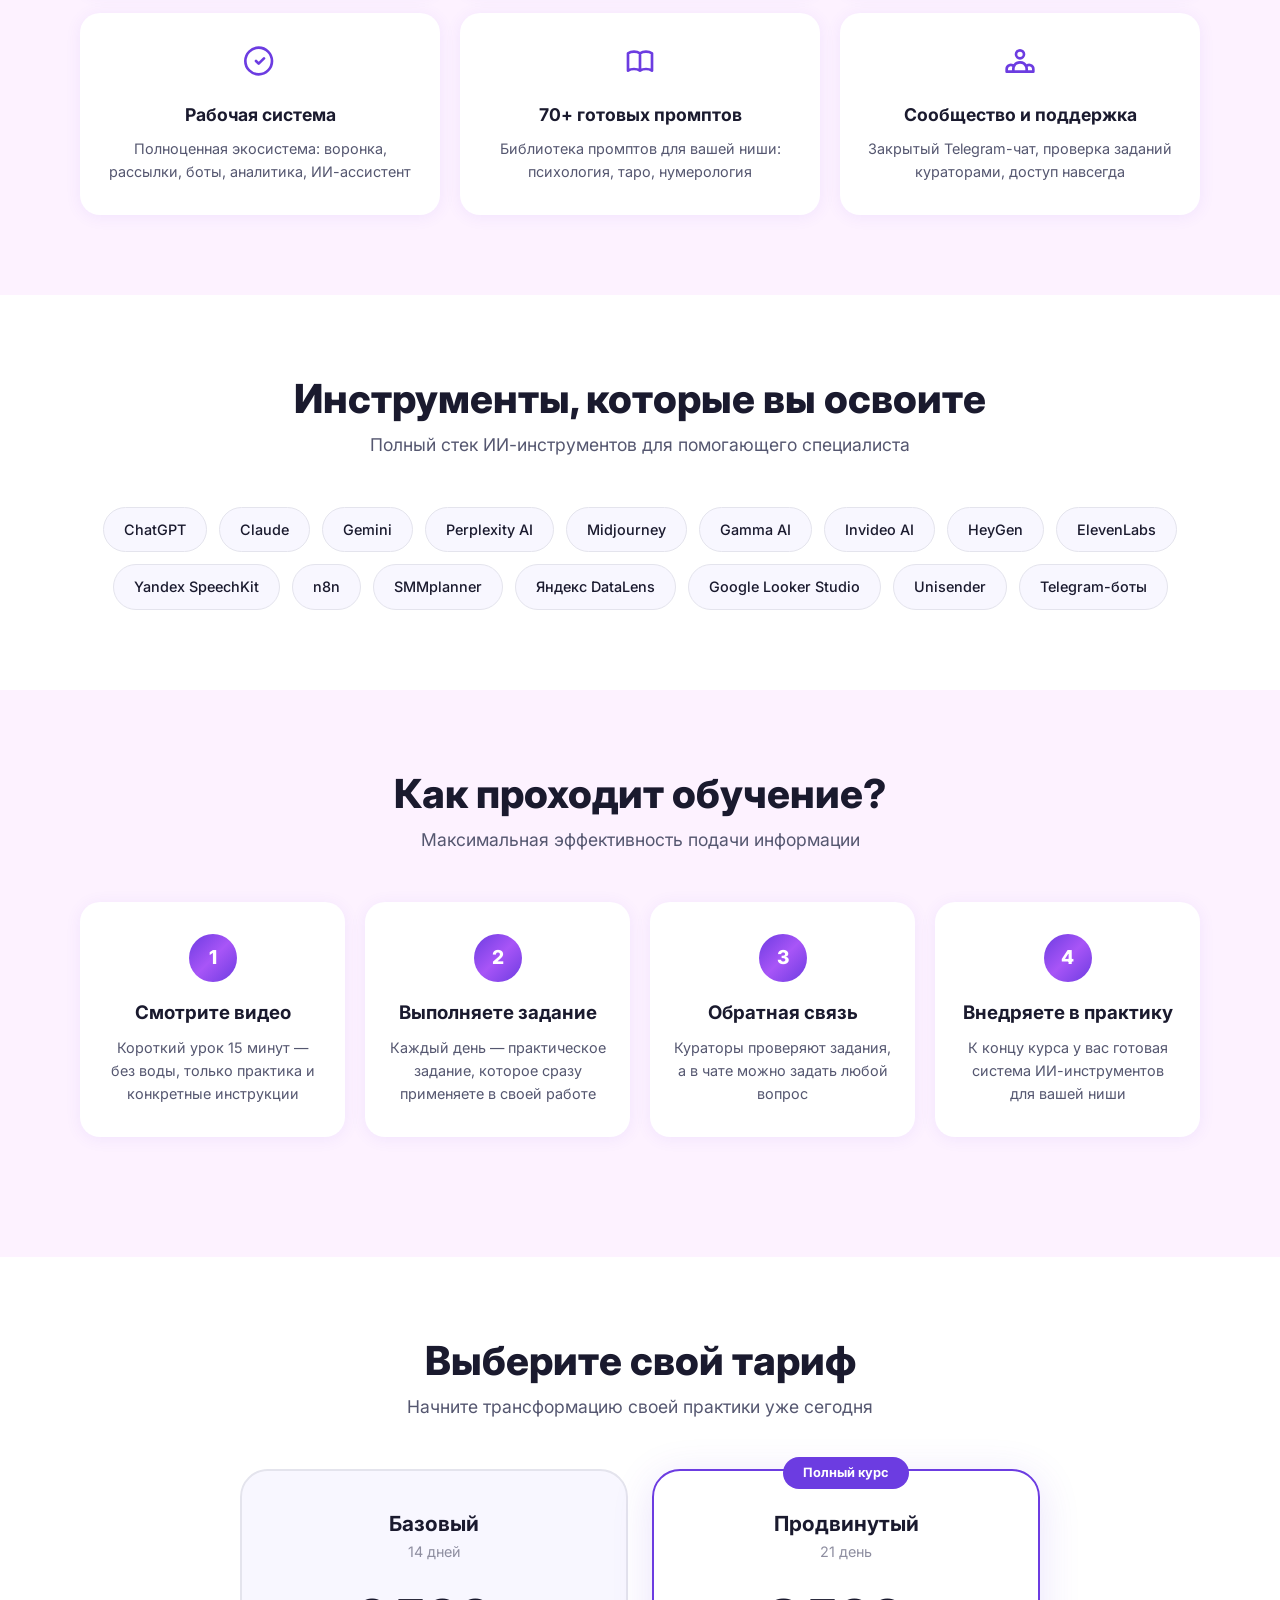
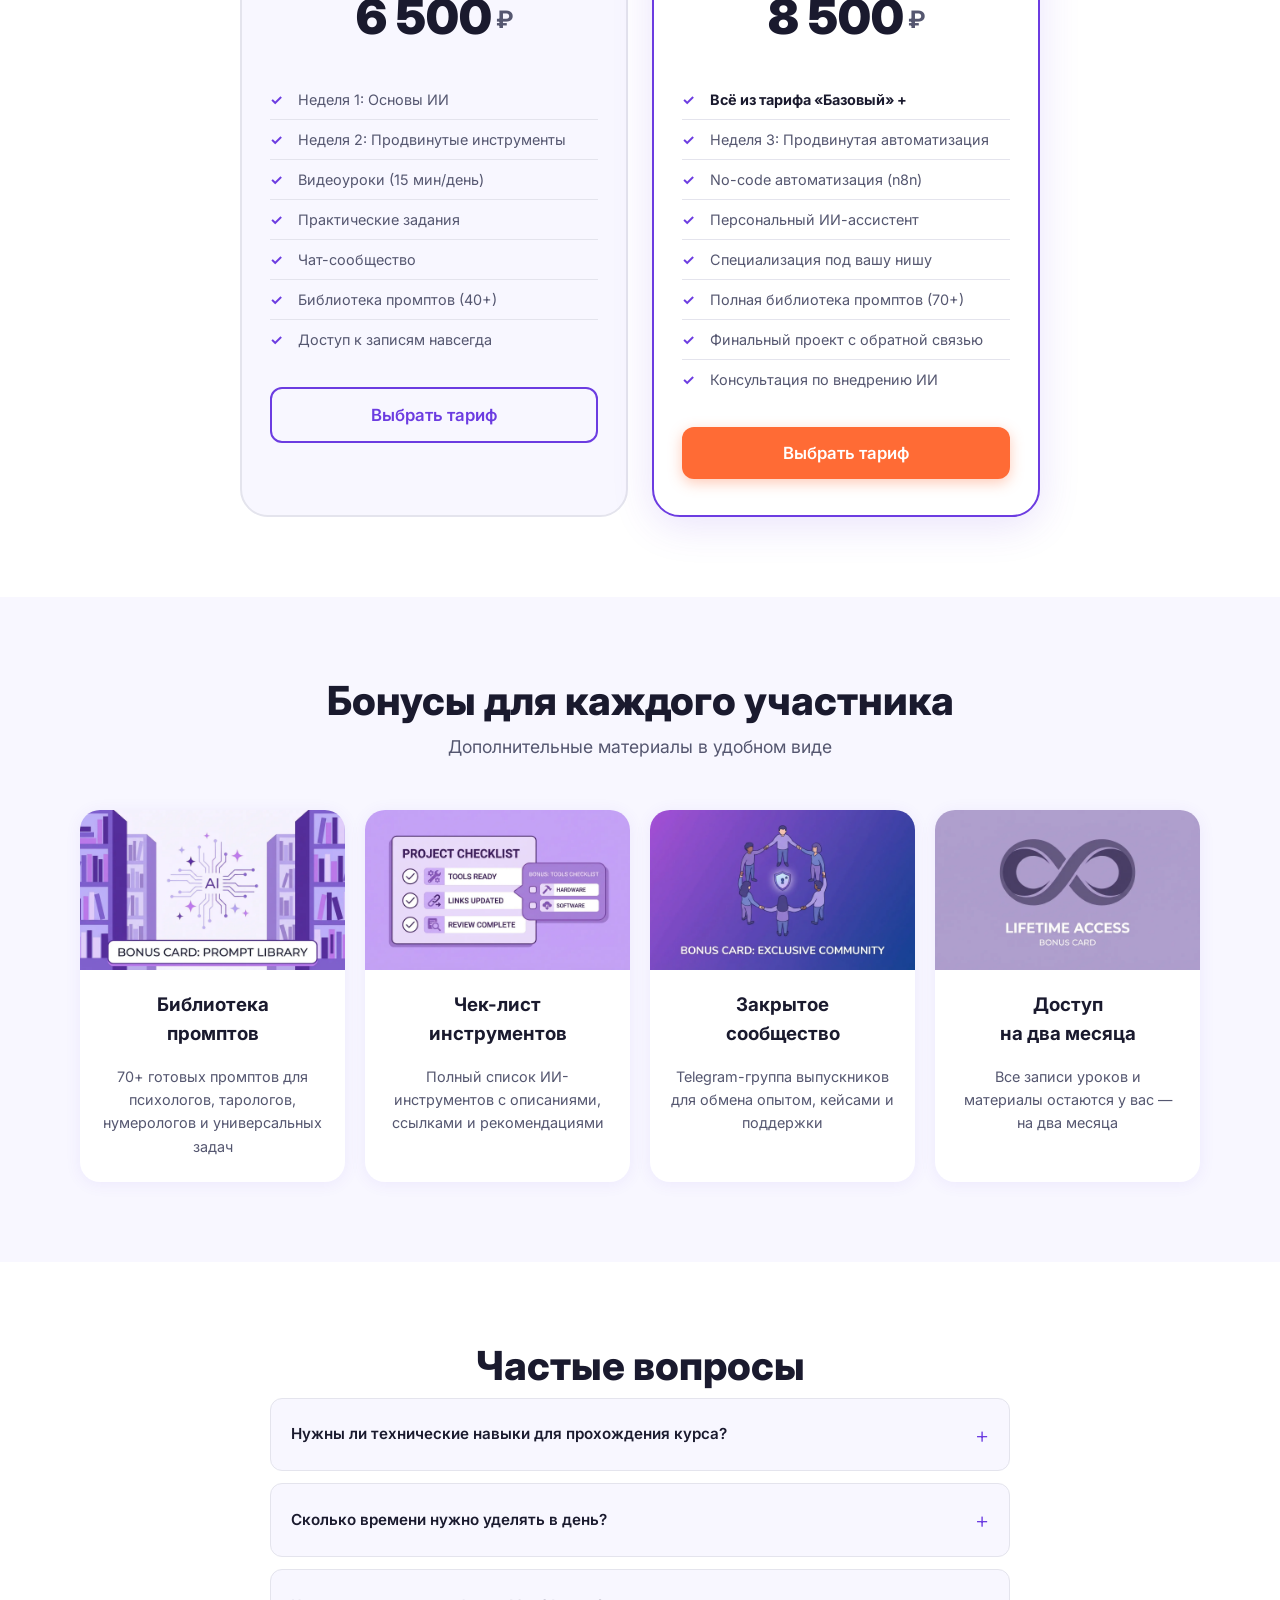
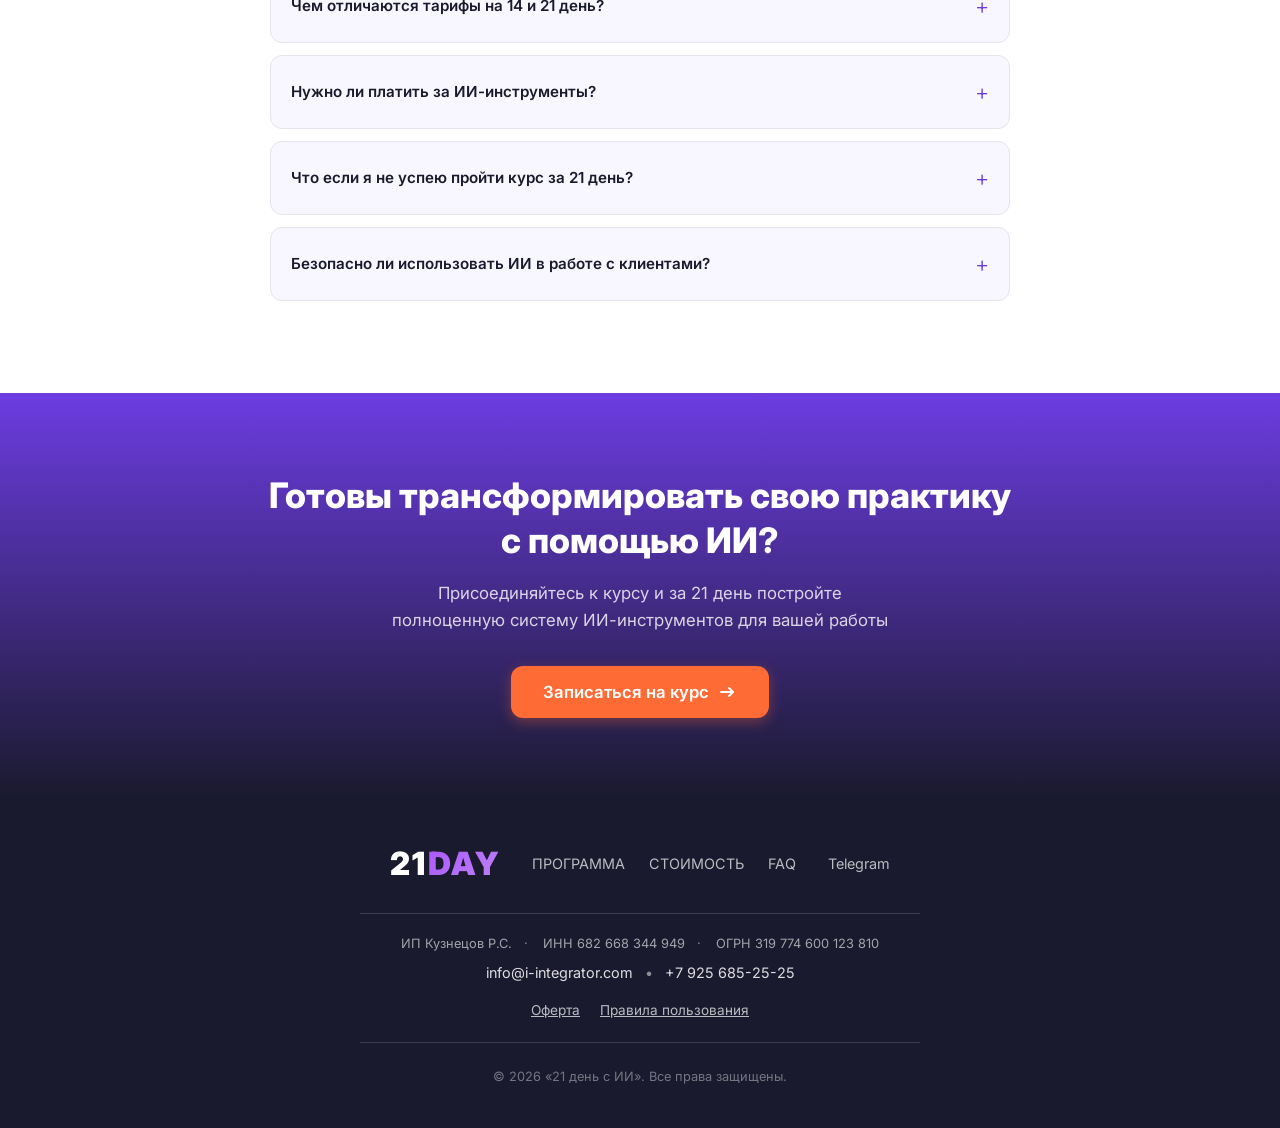
==== commit 5b3626d9: "Бонусы: заголовки карточек в 2 строки Made-with: Cursor" ====
--- a/index.html
+++ b/index.html
@@ -502,22 +502,22 @@
     <div class="bonuses__grid">
       <div class="bonus-card">
         <div class="bonus-card__img"><img src="images/bonus-library.webp" alt="" loading="lazy"></div>
-        <h3>Библиотека промптов</h3>
+        <h3>Библиотека<br>промптов</h3>
         <p>70+ готовых промптов для психологов, тарологов, нумерологов и универсальных задач</p>
       </div>
       <div class="bonus-card">
         <div class="bonus-card__img"><img src="images/bonus-checklist.webp" alt="" loading="lazy"></div>
-        <h3>Чек-лист инструментов</h3>
+        <h3>Чек-лист<br>инструментов</h3>
         <p>Полный список ИИ-инструментов с описаниями, ссылками и рекомендациями</p>
       </div>
       <div class="bonus-card">
         <div class="bonus-card__img"><img src="images/bonus-community.webp" alt="" loading="lazy"></div>
-        <h3>Закрытое сообщество</h3>
+        <h3>Закрытое<br>сообщество</h3>
         <p>Telegram-группа выпускников для обмена опытом, кейсами и поддержки</p>
       </div>
       <div class="bonus-card">
         <div class="bonus-card__img"><img src="images/bonus-forever.webp" alt="" loading="lazy"></div>
-        <h3>Доступ на два месяца</h3>
+        <h3>Доступ<br>на два месяца</h3>
         <p>Все записи уроков и материалы остаются у вас — на два месяца</p>
       </div>
     </div>
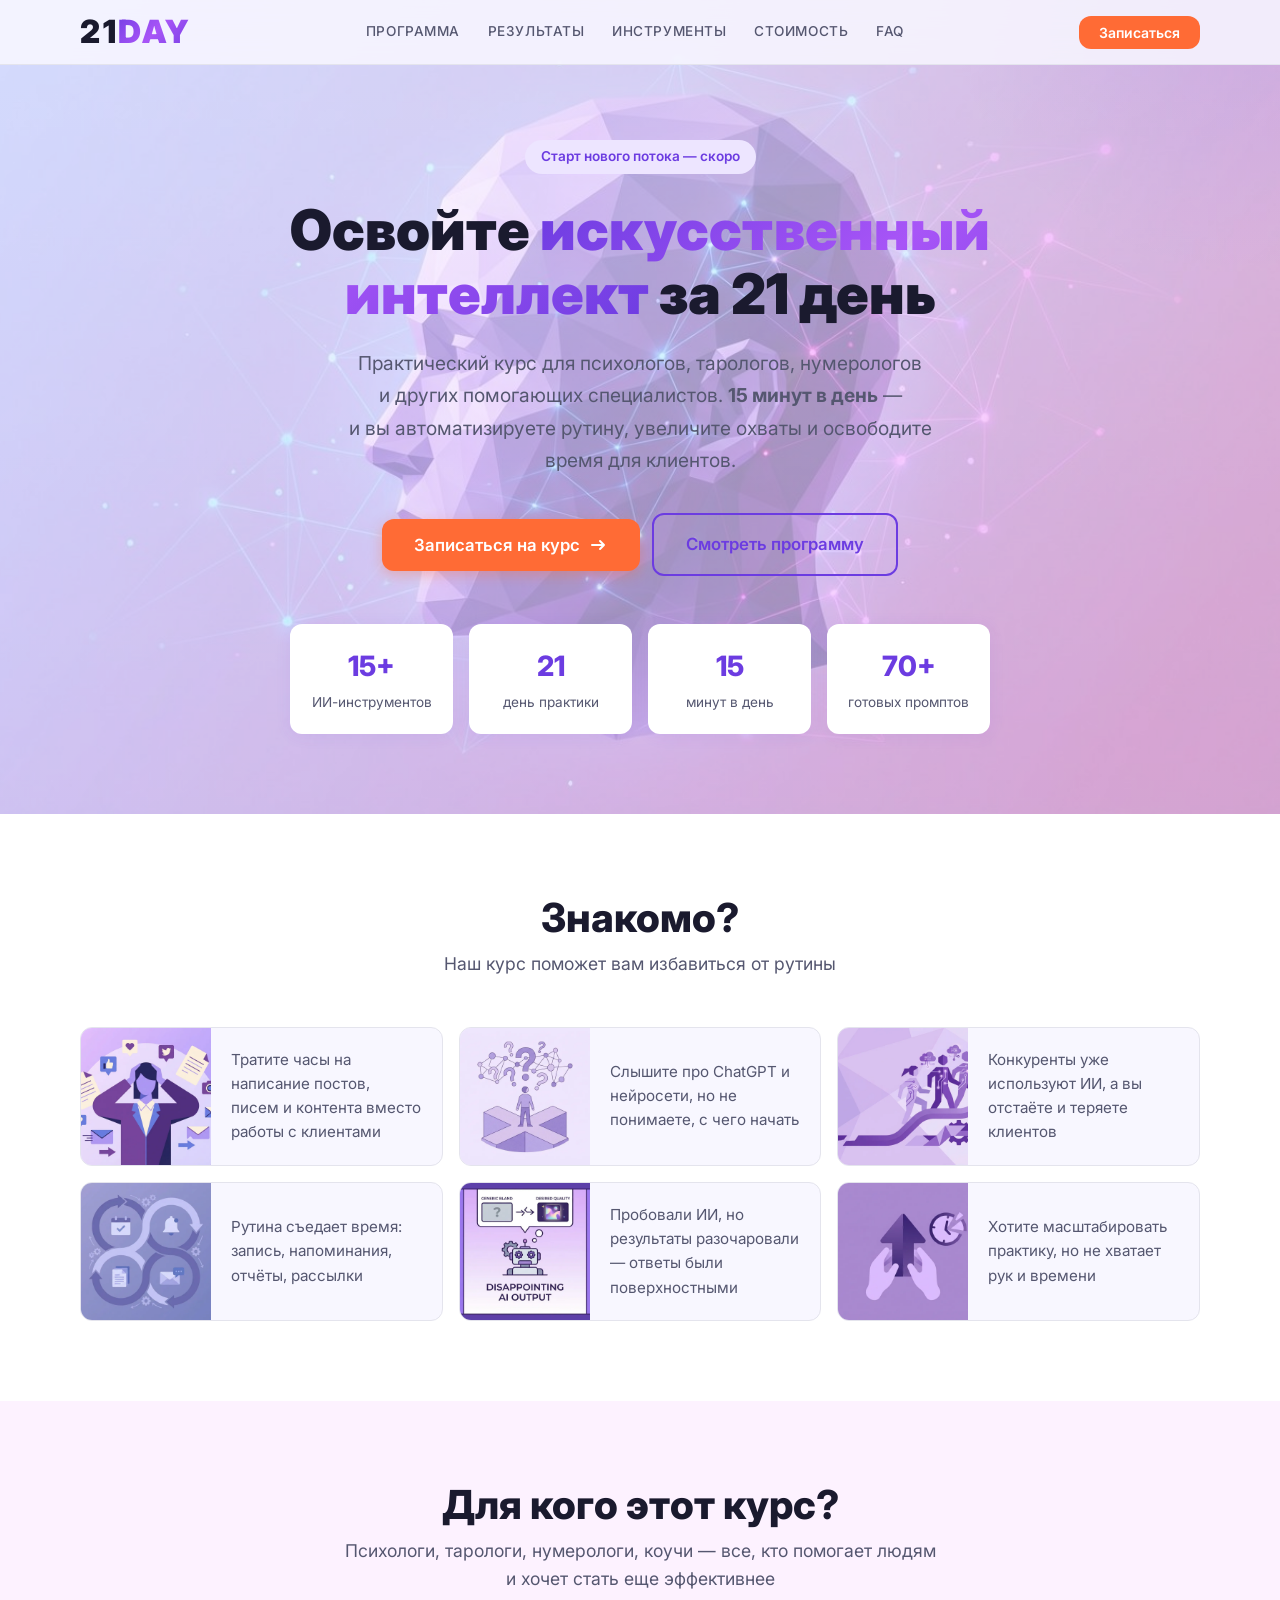
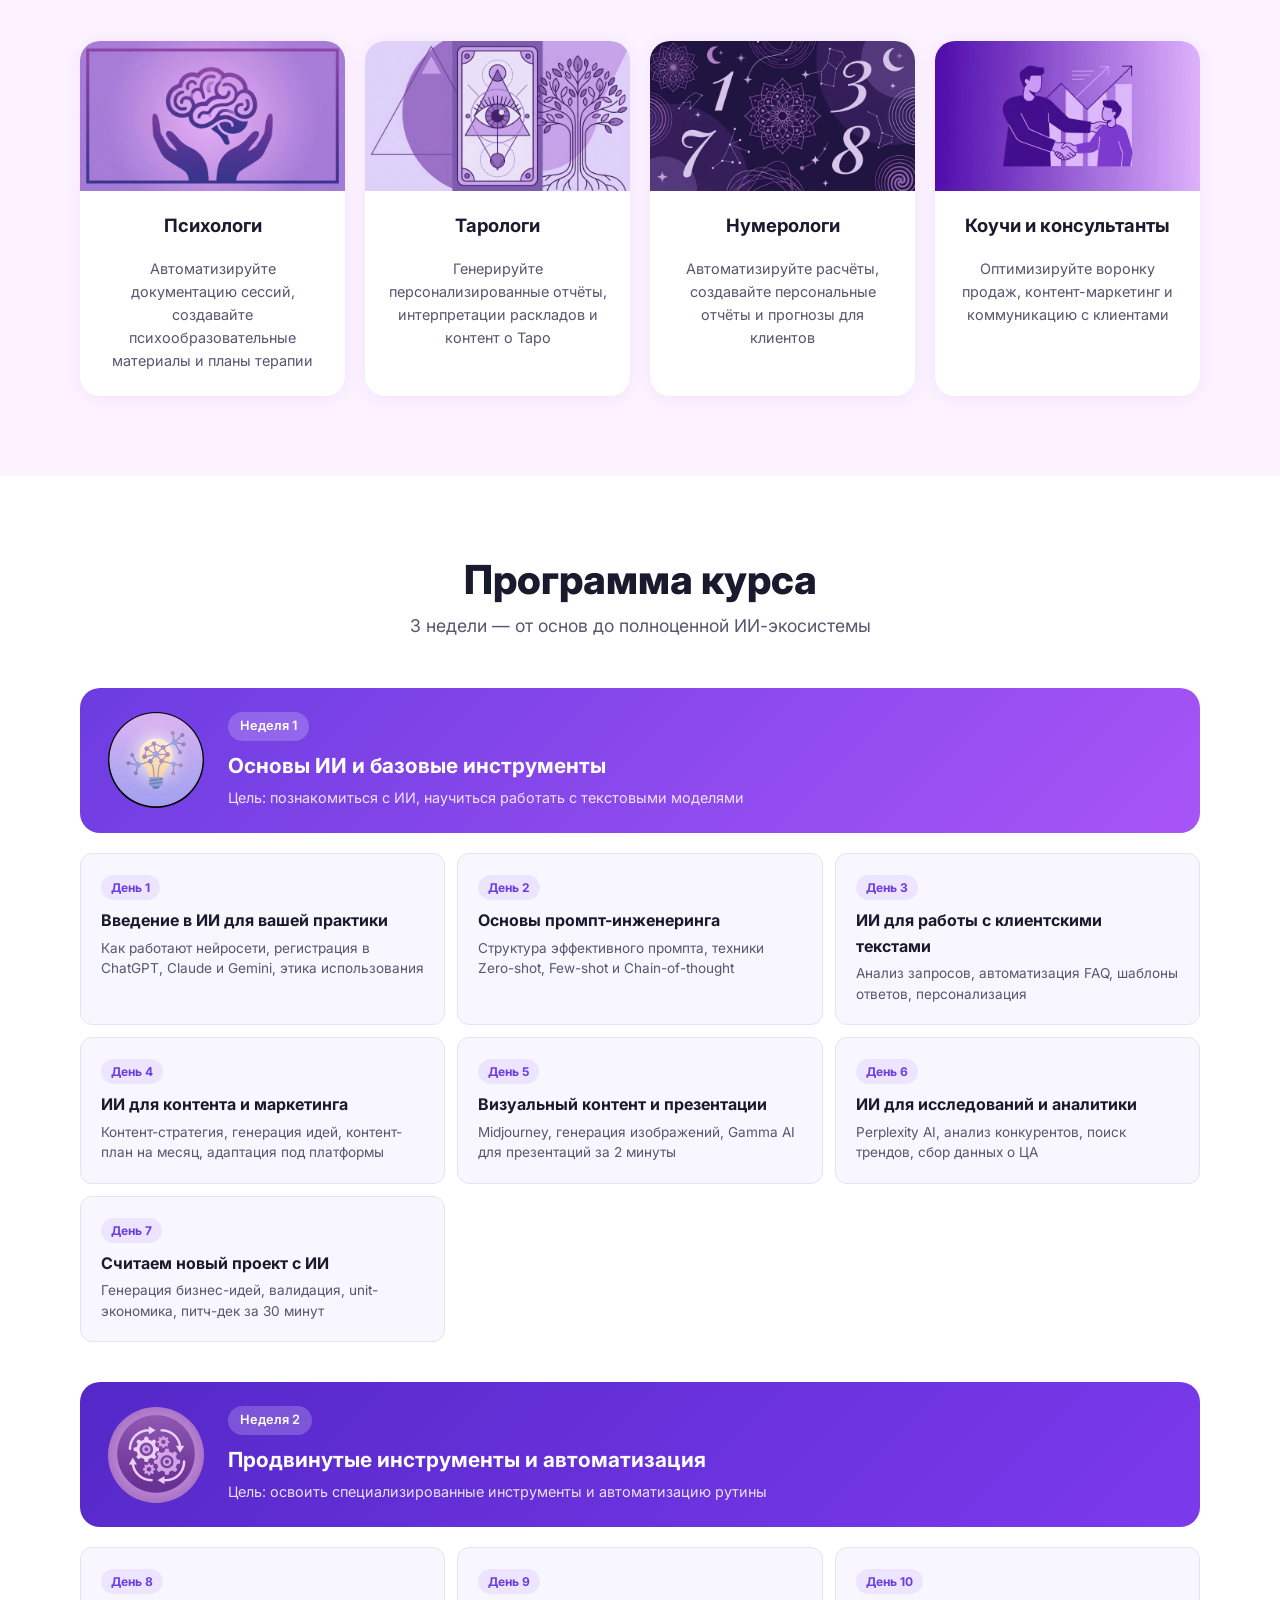
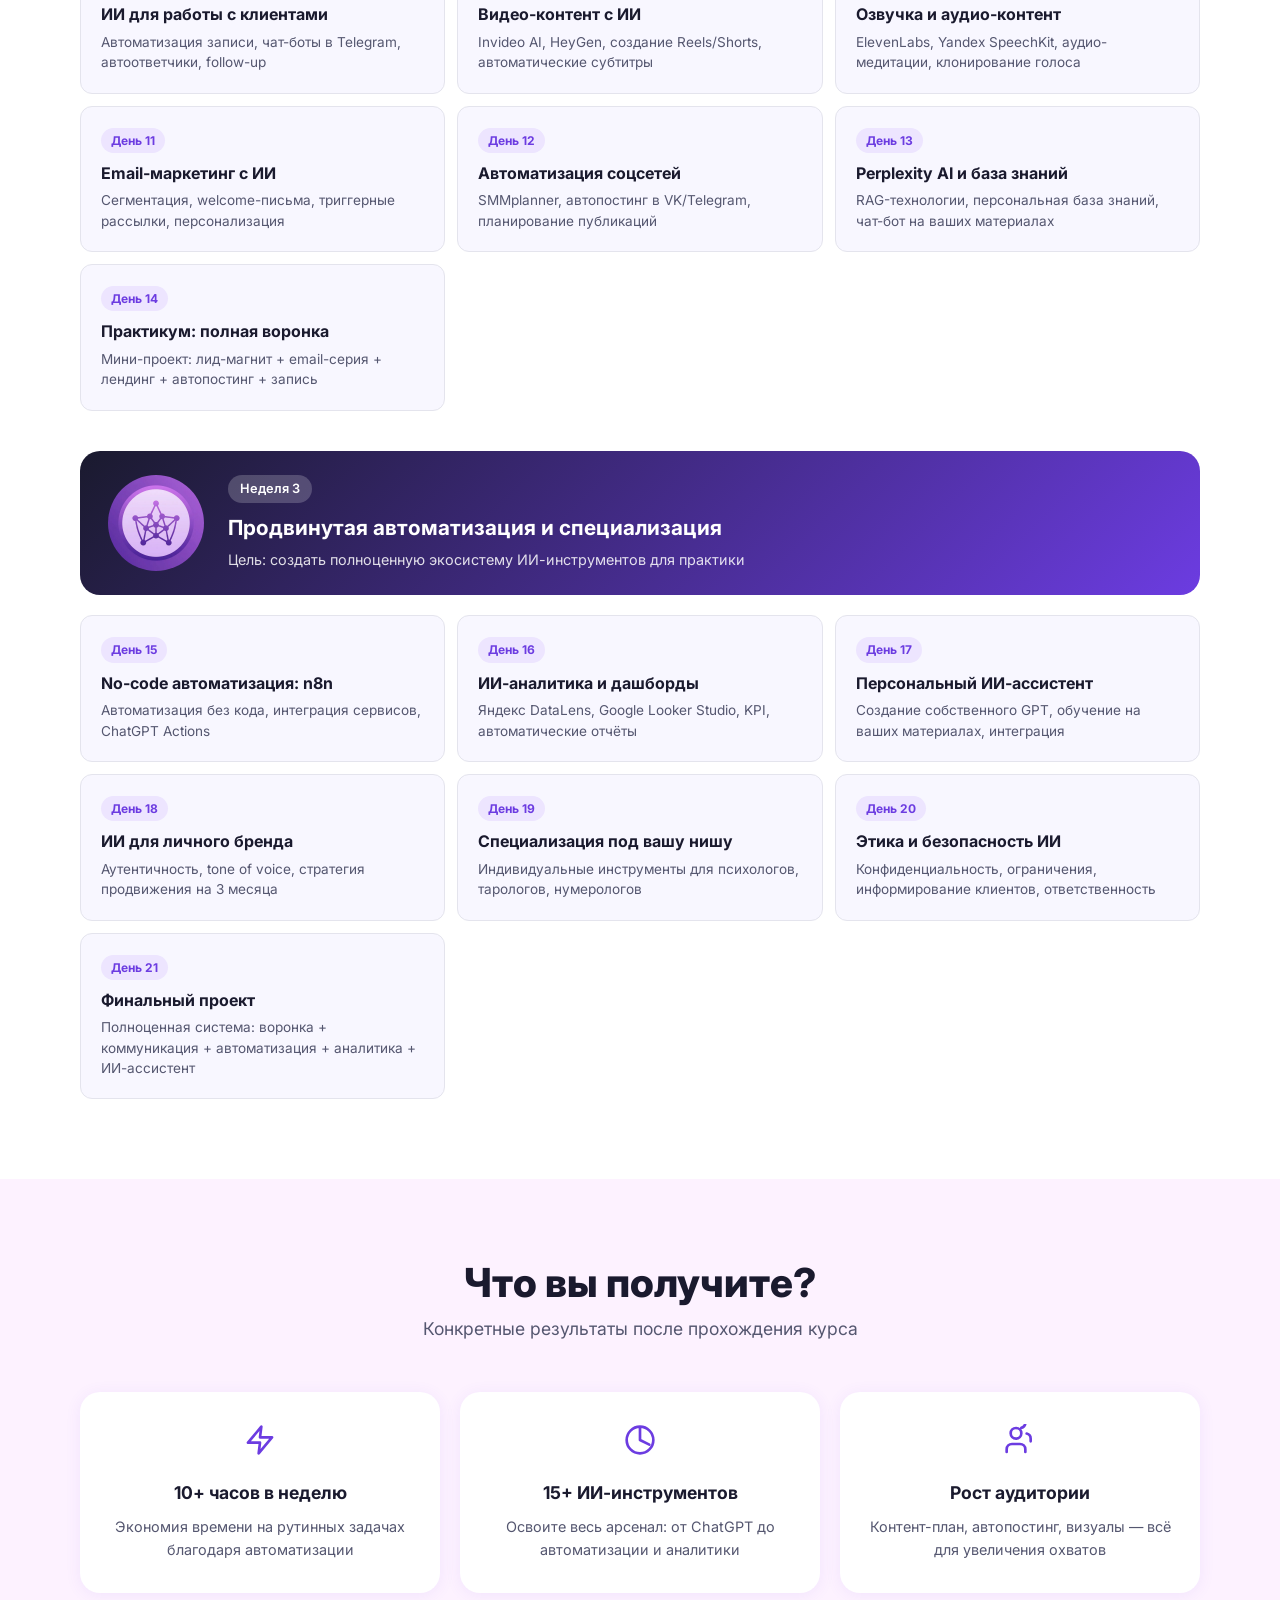
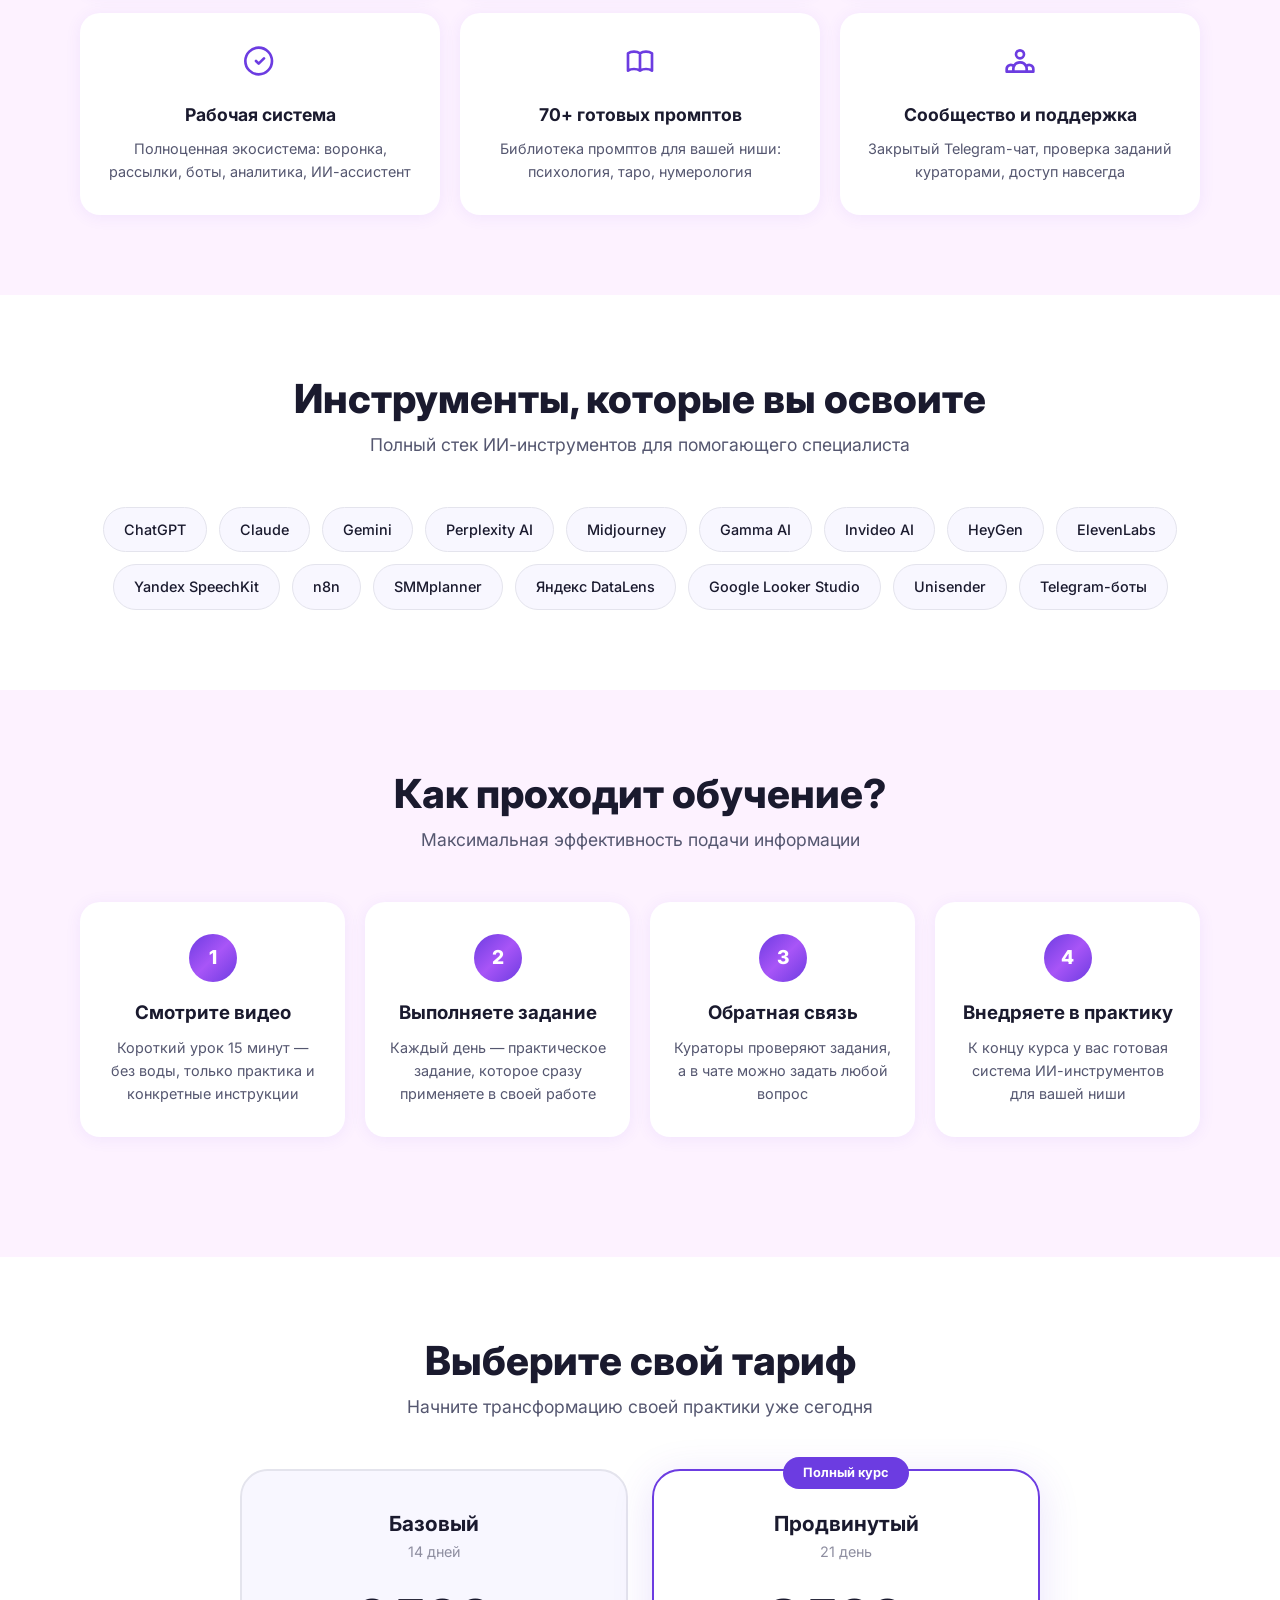
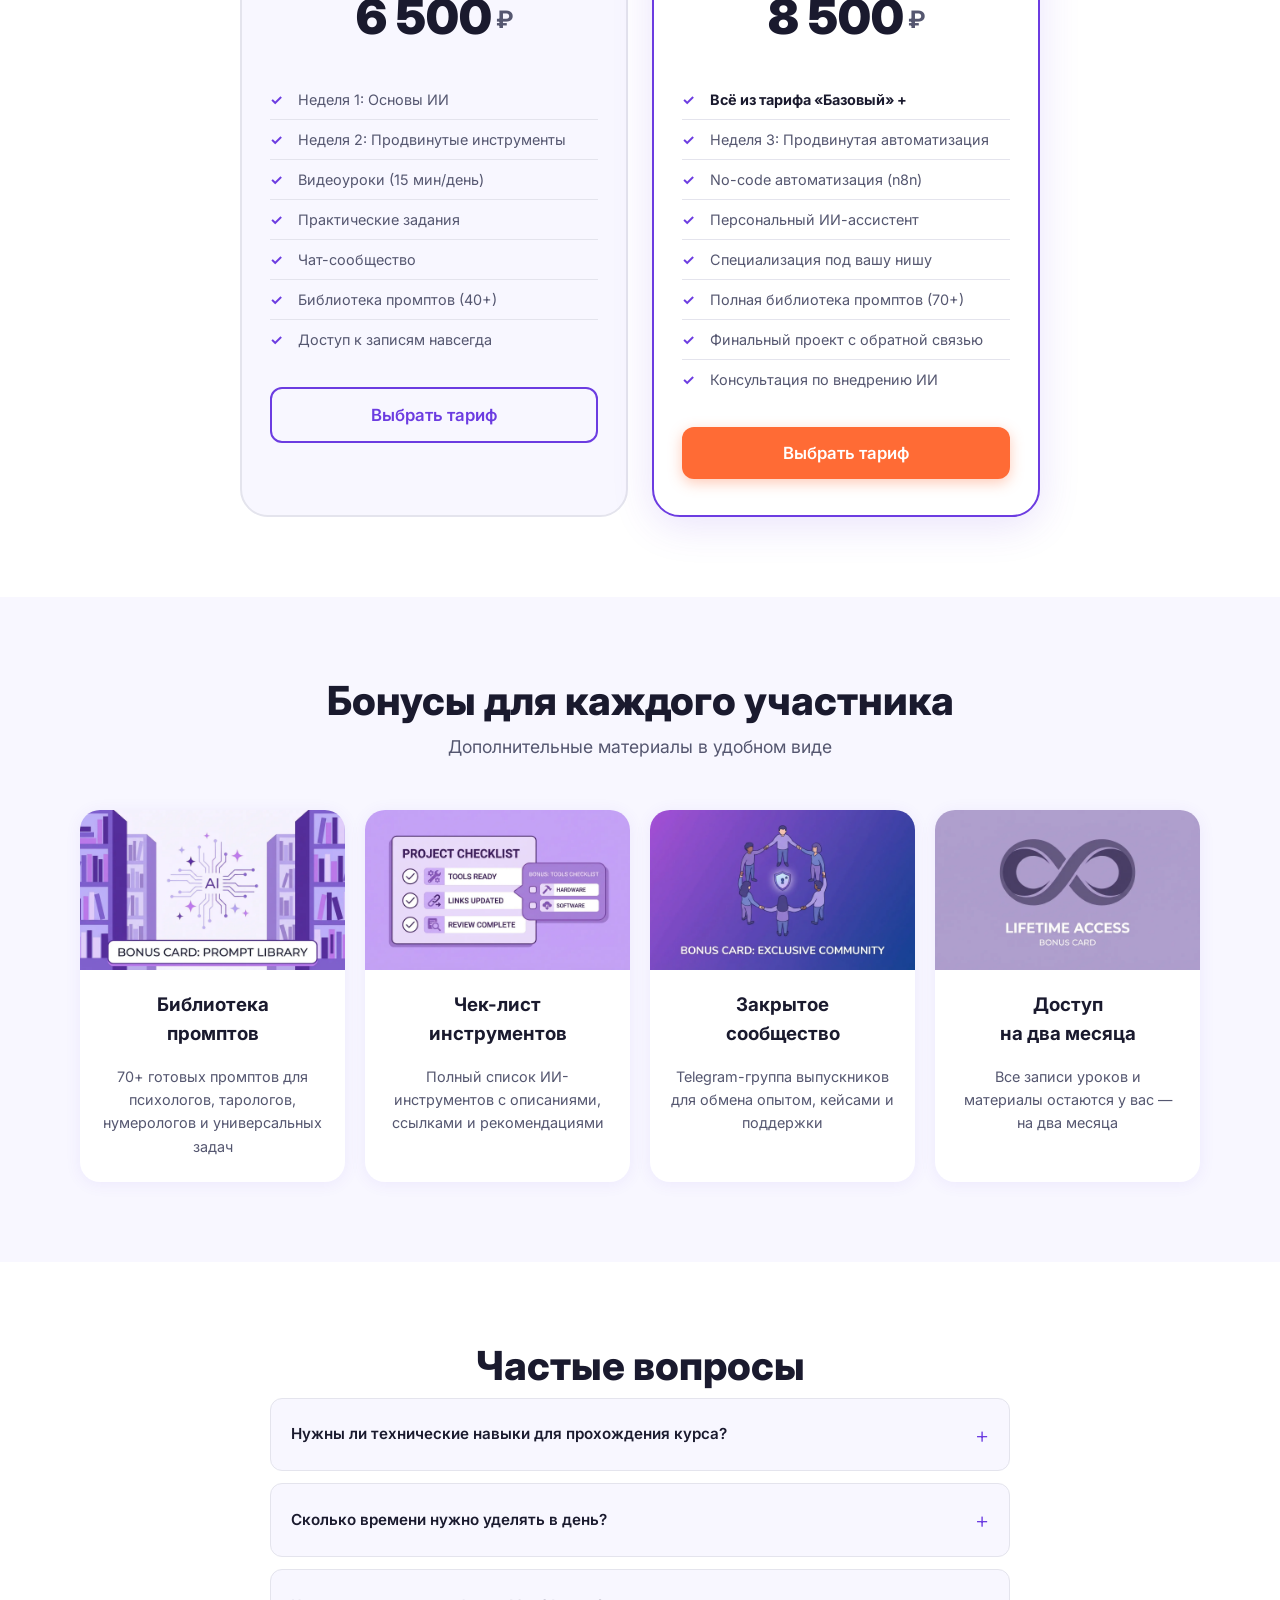
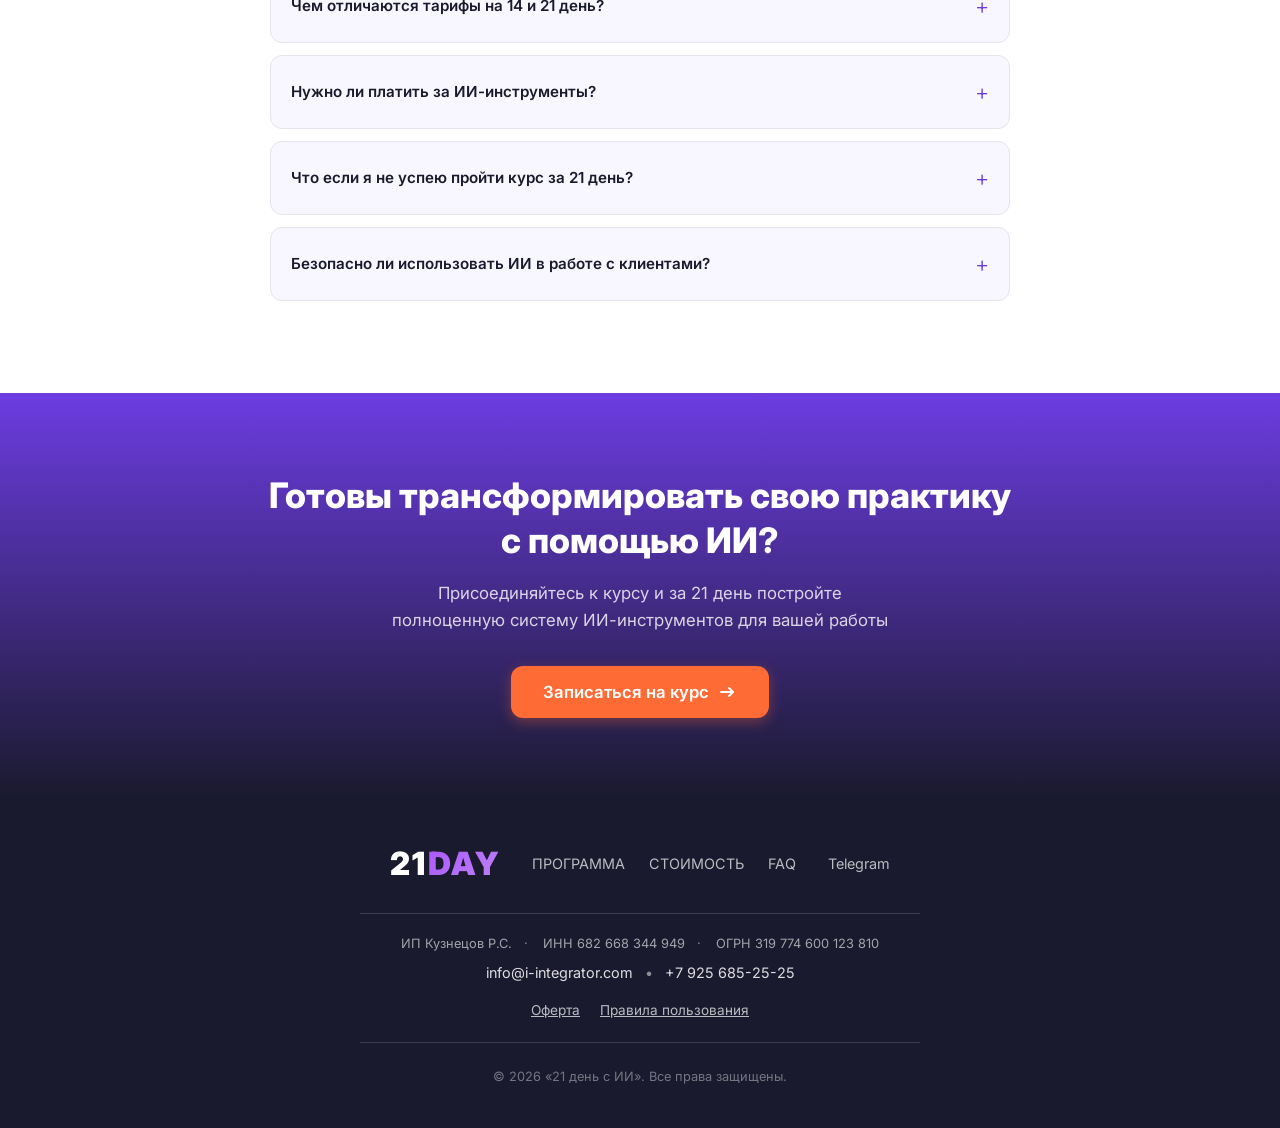
==== commit 14f72168: "Админка: контент, рефералы, оплаты. Nginx fix для /admin. Made-with: Cursor" ====
--- a/index.html
+++ b/index.html
@@ -97,30 +97,12 @@
     <h2 class="section-title">Знакомо?</h2>
     <p class="section-subtitle">Наш курс поможет вам избавиться от рутины</p>
     <div class="problems__grid">
-      <div class="problem-card">
-        <div class="problem-card__img"><img src="images/problem-time.webp" alt="" loading="lazy"></div>
-        <div class="problem-card__text"><p>Тратите часы на написание постов, писем и&nbsp;контента вместо работы с&nbsp;клиентами</p></div>
-      </div>
-      <div class="problem-card">
-        <div class="problem-card__img"><img src="images/problem-start.webp" alt="" loading="lazy"></div>
-        <div class="problem-card__text"><p>Слышите про ChatGPT и&nbsp;нейросети, но&nbsp;не&nbsp;понимаете, с&nbsp;чего начать</p></div>
-      </div>
-      <div class="problem-card">
-        <div class="problem-card__img"><img src="images/problem-competition.webp" alt="" loading="lazy"></div>
-        <div class="problem-card__text"><p>Конкуренты уже используют ИИ, а&nbsp;вы&nbsp;отстаёте и&nbsp;теряете клиентов</p></div>
-      </div>
-      <div class="problem-card">
-        <div class="problem-card__img"><img src="images/problem-routine.webp" alt="" loading="lazy"></div>
-        <div class="problem-card__text"><p>Рутина съедает время: запись, напоминания, отчёты, рассылки</p></div>
-      </div>
-      <div class="problem-card">
-        <div class="problem-card__img"><img src="images/problem-disappointing.webp" alt="" loading="lazy"></div>
-        <div class="problem-card__text"><p>Пробовали ИИ, но&nbsp;результаты разочаровали — ответы были поверхностными</p></div>
-      </div>
-      <div class="problem-card">
-        <div class="problem-card__img"><img src="images/problem-scale.webp" alt="" loading="lazy"></div>
-        <div class="problem-card__text"><p>Хотите масштабировать практику, но&nbsp;не&nbsp;хватает рук и&nbsp;времени</p></div>
-      </div>
+      <div class="problem-card"><div class="problem-card__img"><img src="images/problem-time.webp" alt="" loading="lazy"></div><div class="problem-card__text"><p>Тратите часы на написание постов, писем и&nbsp;контента вместо работы с&nbsp;клиентами</p></div></div>
+      <div class="problem-card"><div class="problem-card__img"><img src="images/problem-start.webp" alt="" loading="lazy"></div><div class="problem-card__text"><p>Слышите про ChatGPT и&nbsp;нейросети, но&nbsp;не&nbsp;понимаете, с&nbsp;чего начать</p></div></div>
+      <div class="problem-card"><div class="problem-card__img"><img src="images/problem-competition.webp" alt="" loading="lazy"></div><div class="problem-card__text"><p>Конкуренты уже используют ИИ, а&nbsp;вы&nbsp;отстаёте и&nbsp;теряете клиентов</p></div></div>
+      <div class="problem-card"><div class="problem-card__img"><img src="images/problem-routine.webp" alt="" loading="lazy"></div><div class="problem-card__text"><p>Рутина съедает время: запись, напоминания, отчёты, рассылки</p></div></div>
+      <div class="problem-card"><div class="problem-card__img"><img src="images/problem-disappointing.webp" alt="" loading="lazy"></div><div class="problem-card__text"><p>Пробовали ИИ, но&nbsp;результаты разочаровали — ответы были поверхностными</p></div></div>
+      <div class="problem-card"><div class="problem-card__img"><img src="images/problem-scale.webp" alt="" loading="lazy"></div><div class="problem-card__text"><p>Хотите масштабировать практику, но&nbsp;не&nbsp;хватает рук и&nbsp;времени</p></div></div>
     </div>
   </div>
 </section>
@@ -648,7 +630,7 @@
       </div>
       <div class="form-group">
         <label for="userPhone">Телефон</label>
-        <input type="tel" id="userPhone" name="phone" required placeholder="+7 (999) 123-45-67">
+        <input type="tel" id="userPhone" name="phone" required placeholder="+7 (999) 123-45-67 или другой формат">
       </div>
       <div class="form-group">
         <label for="userPlan">Тариф</label>
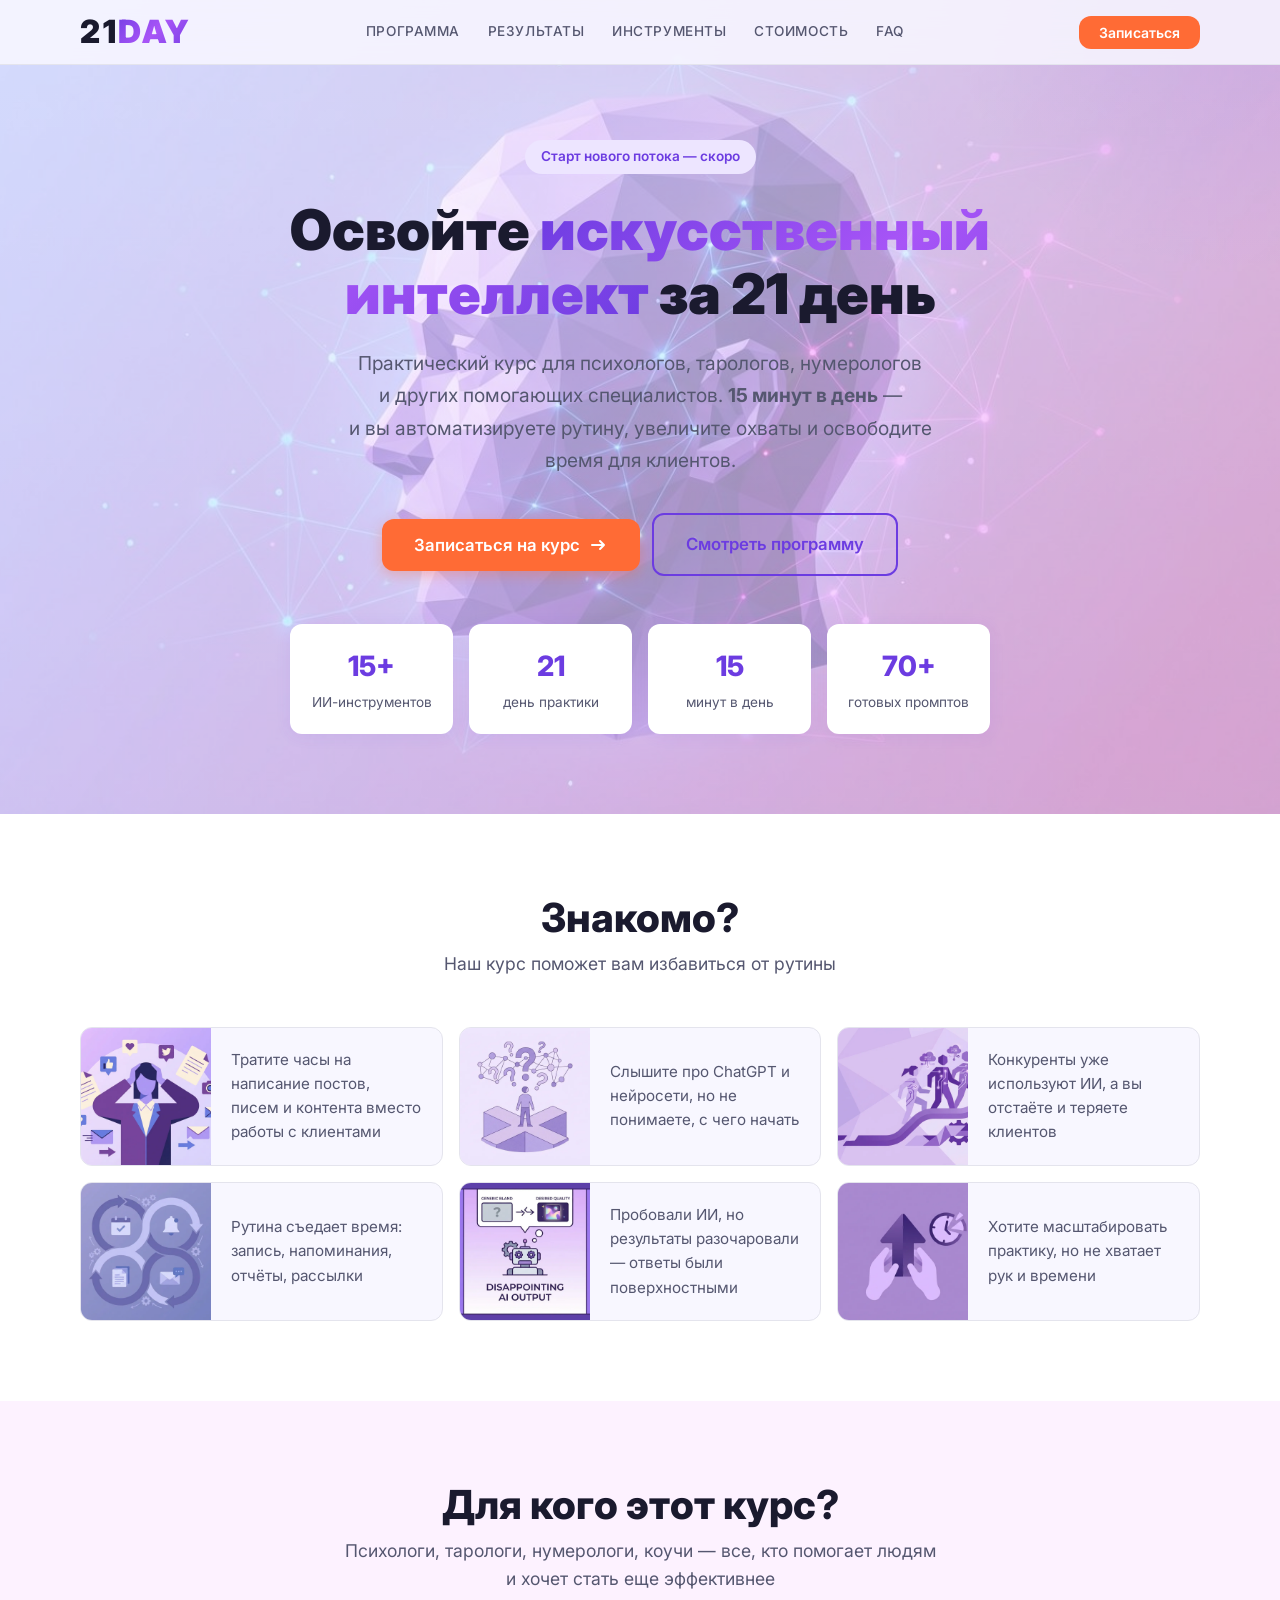
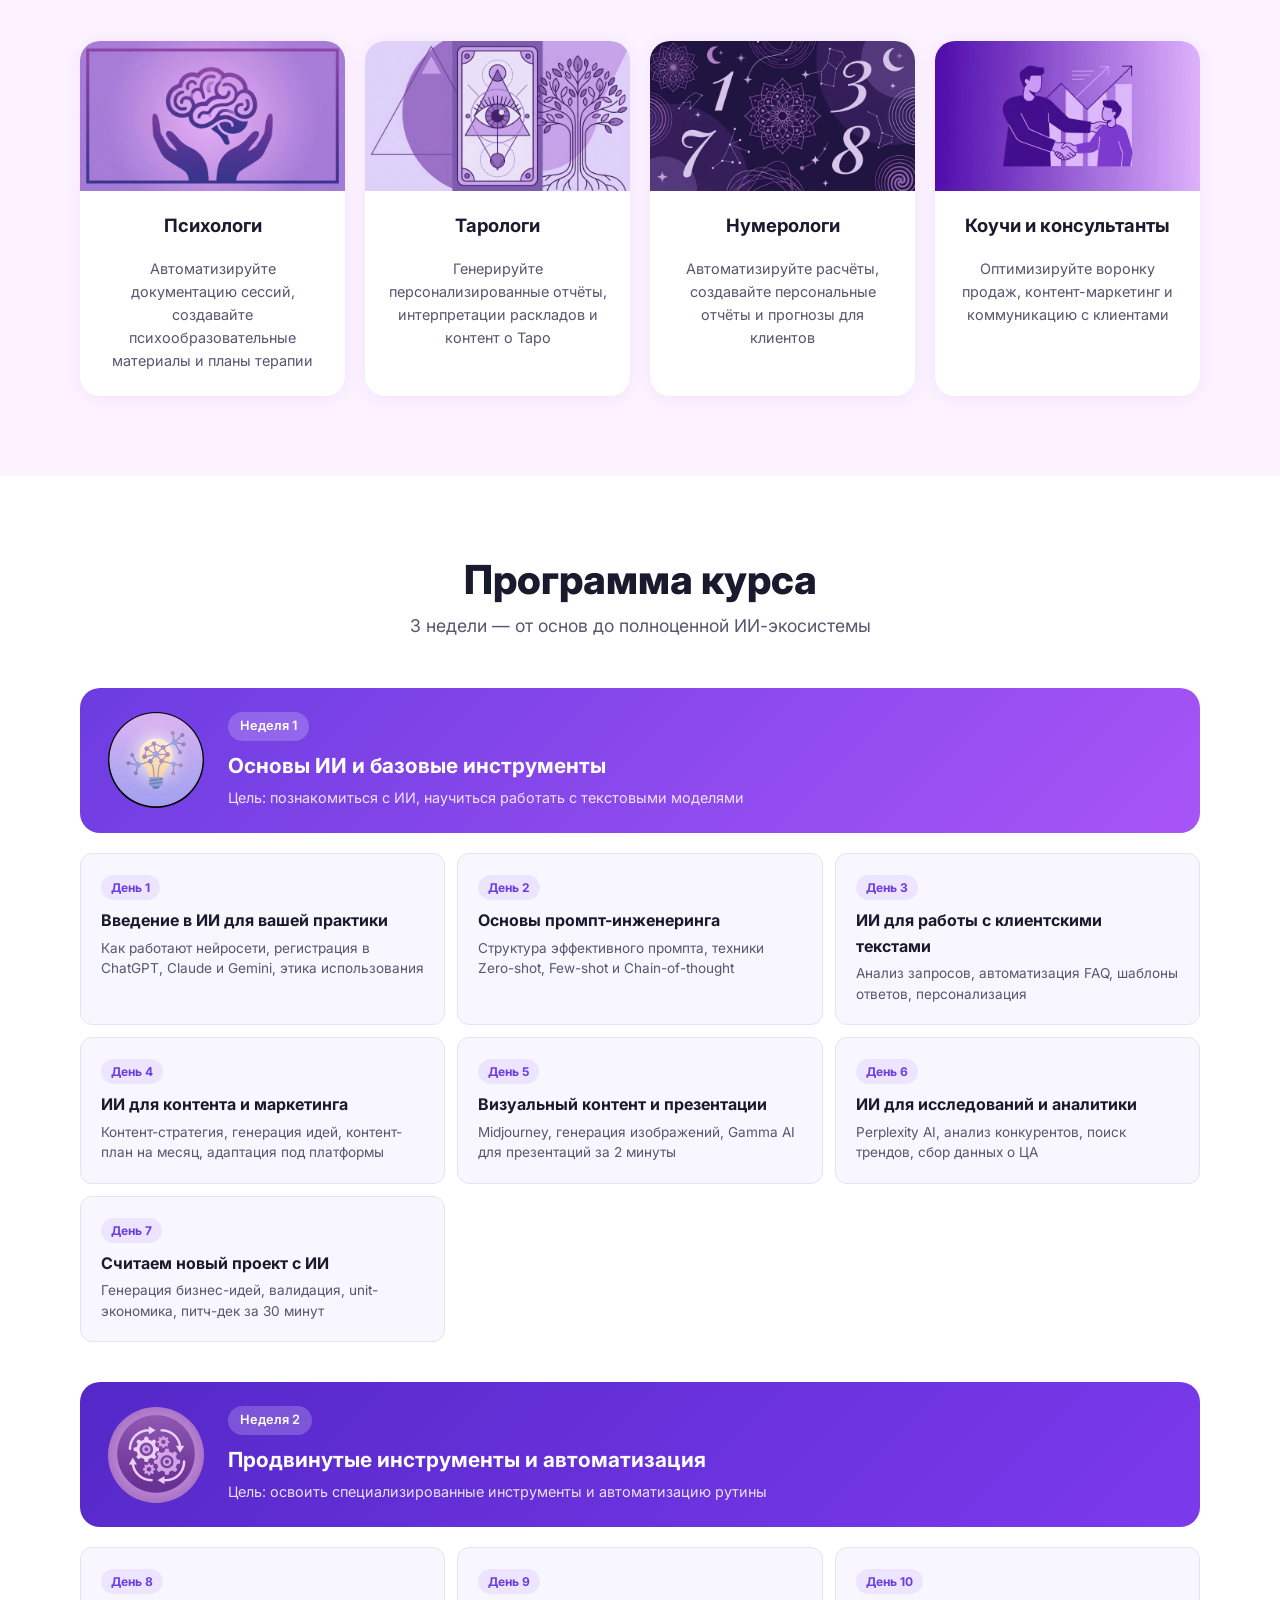
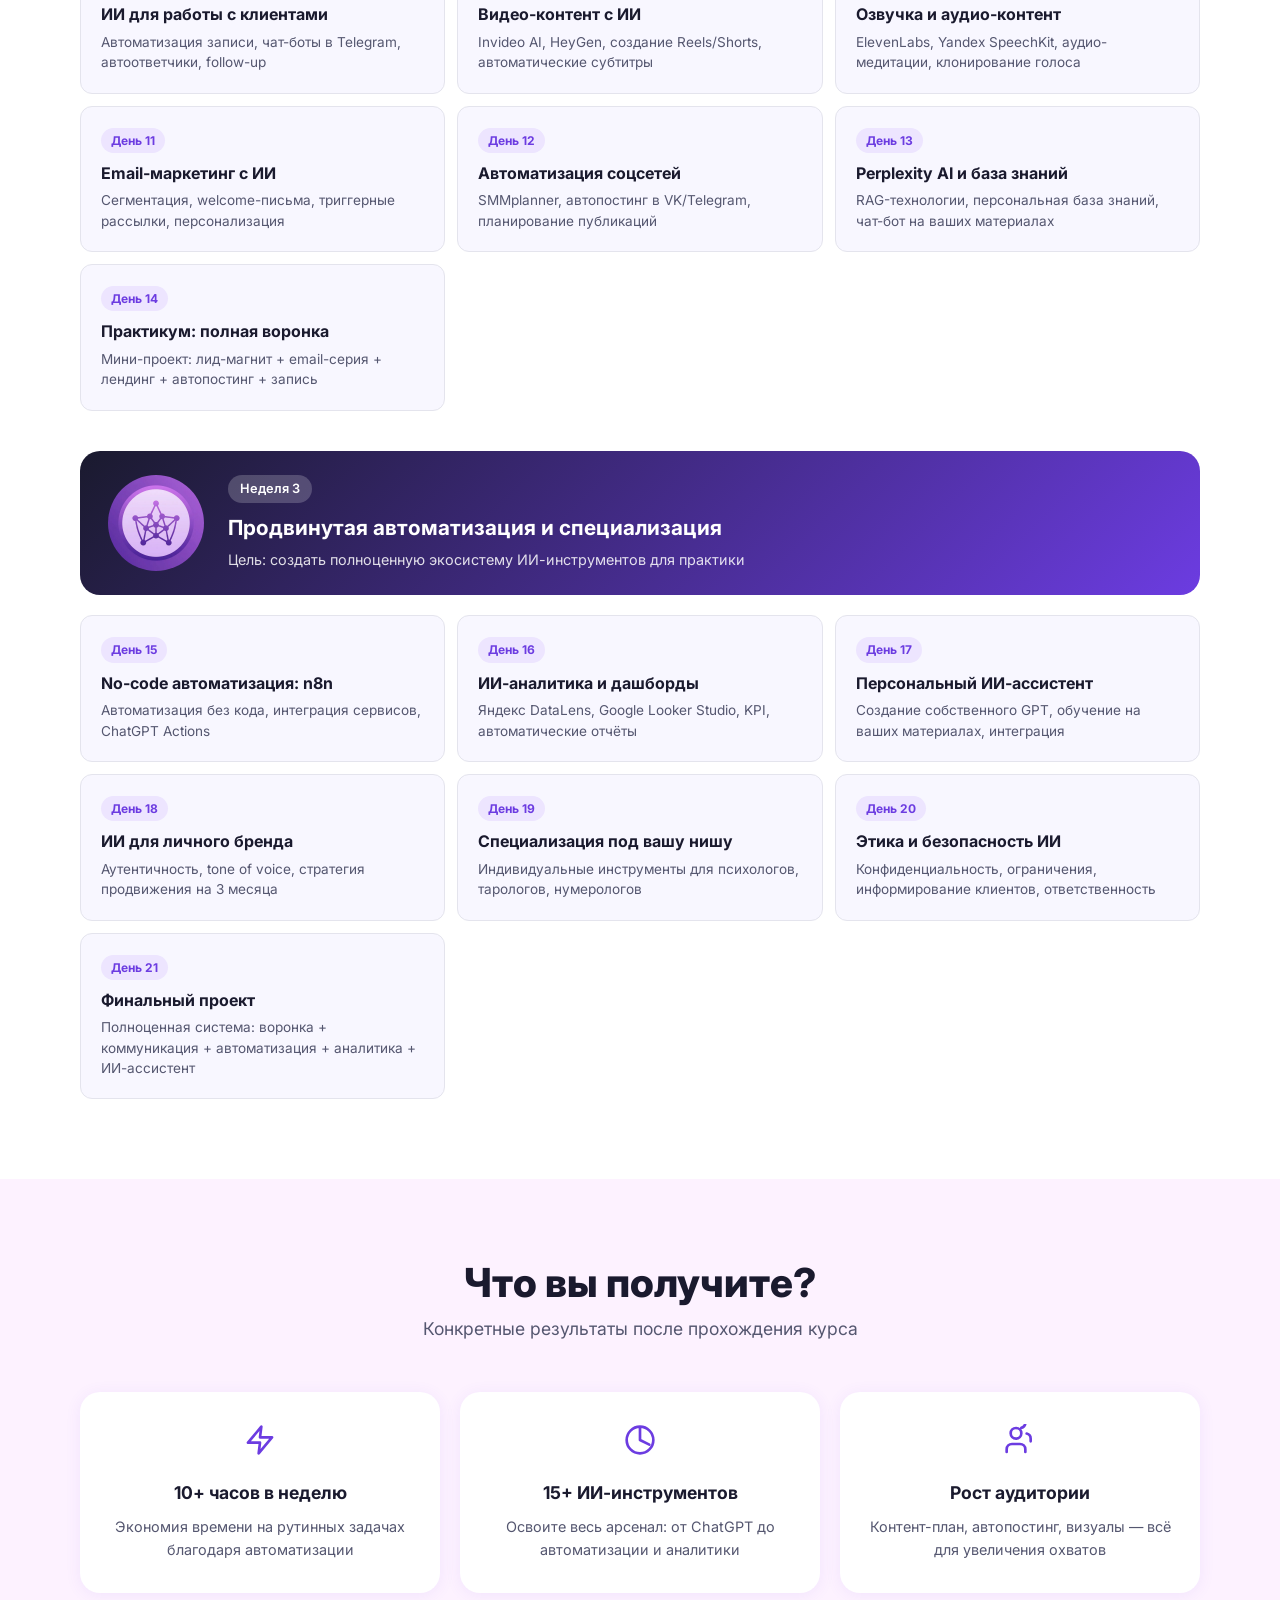
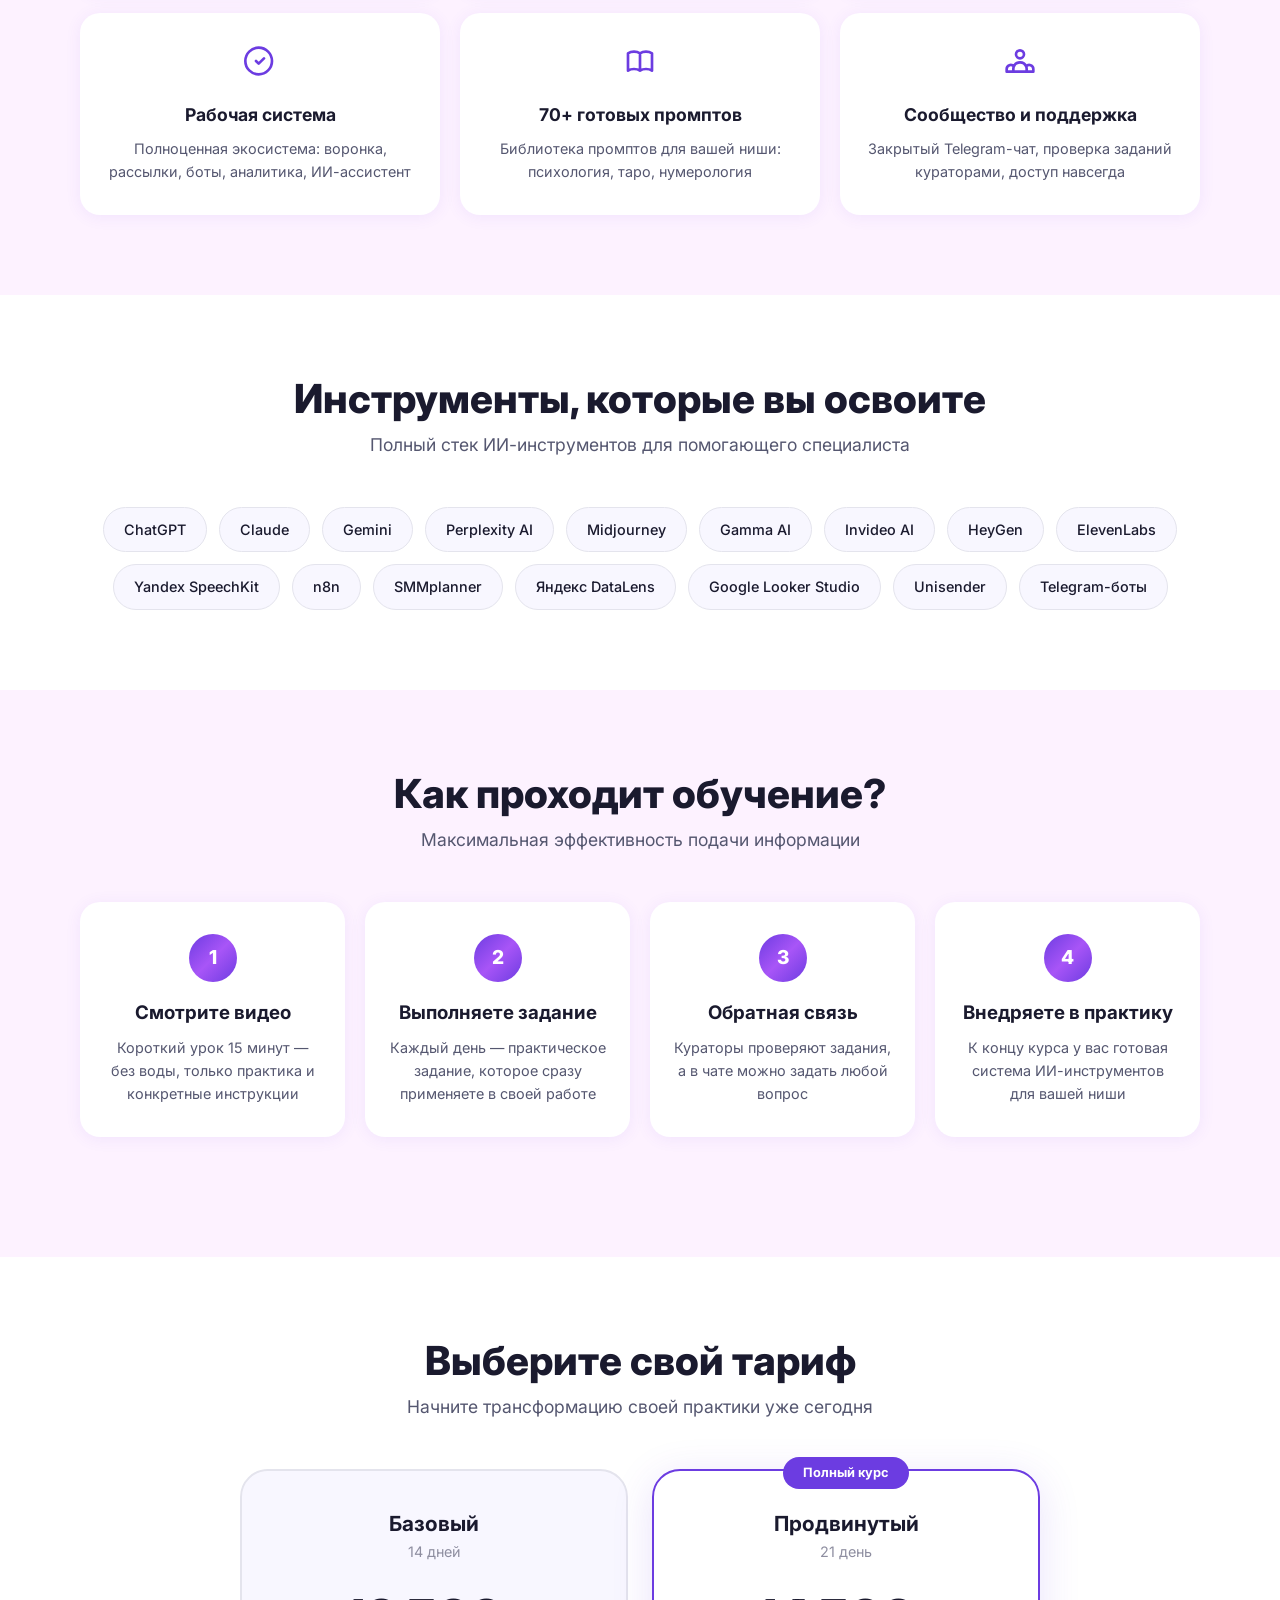
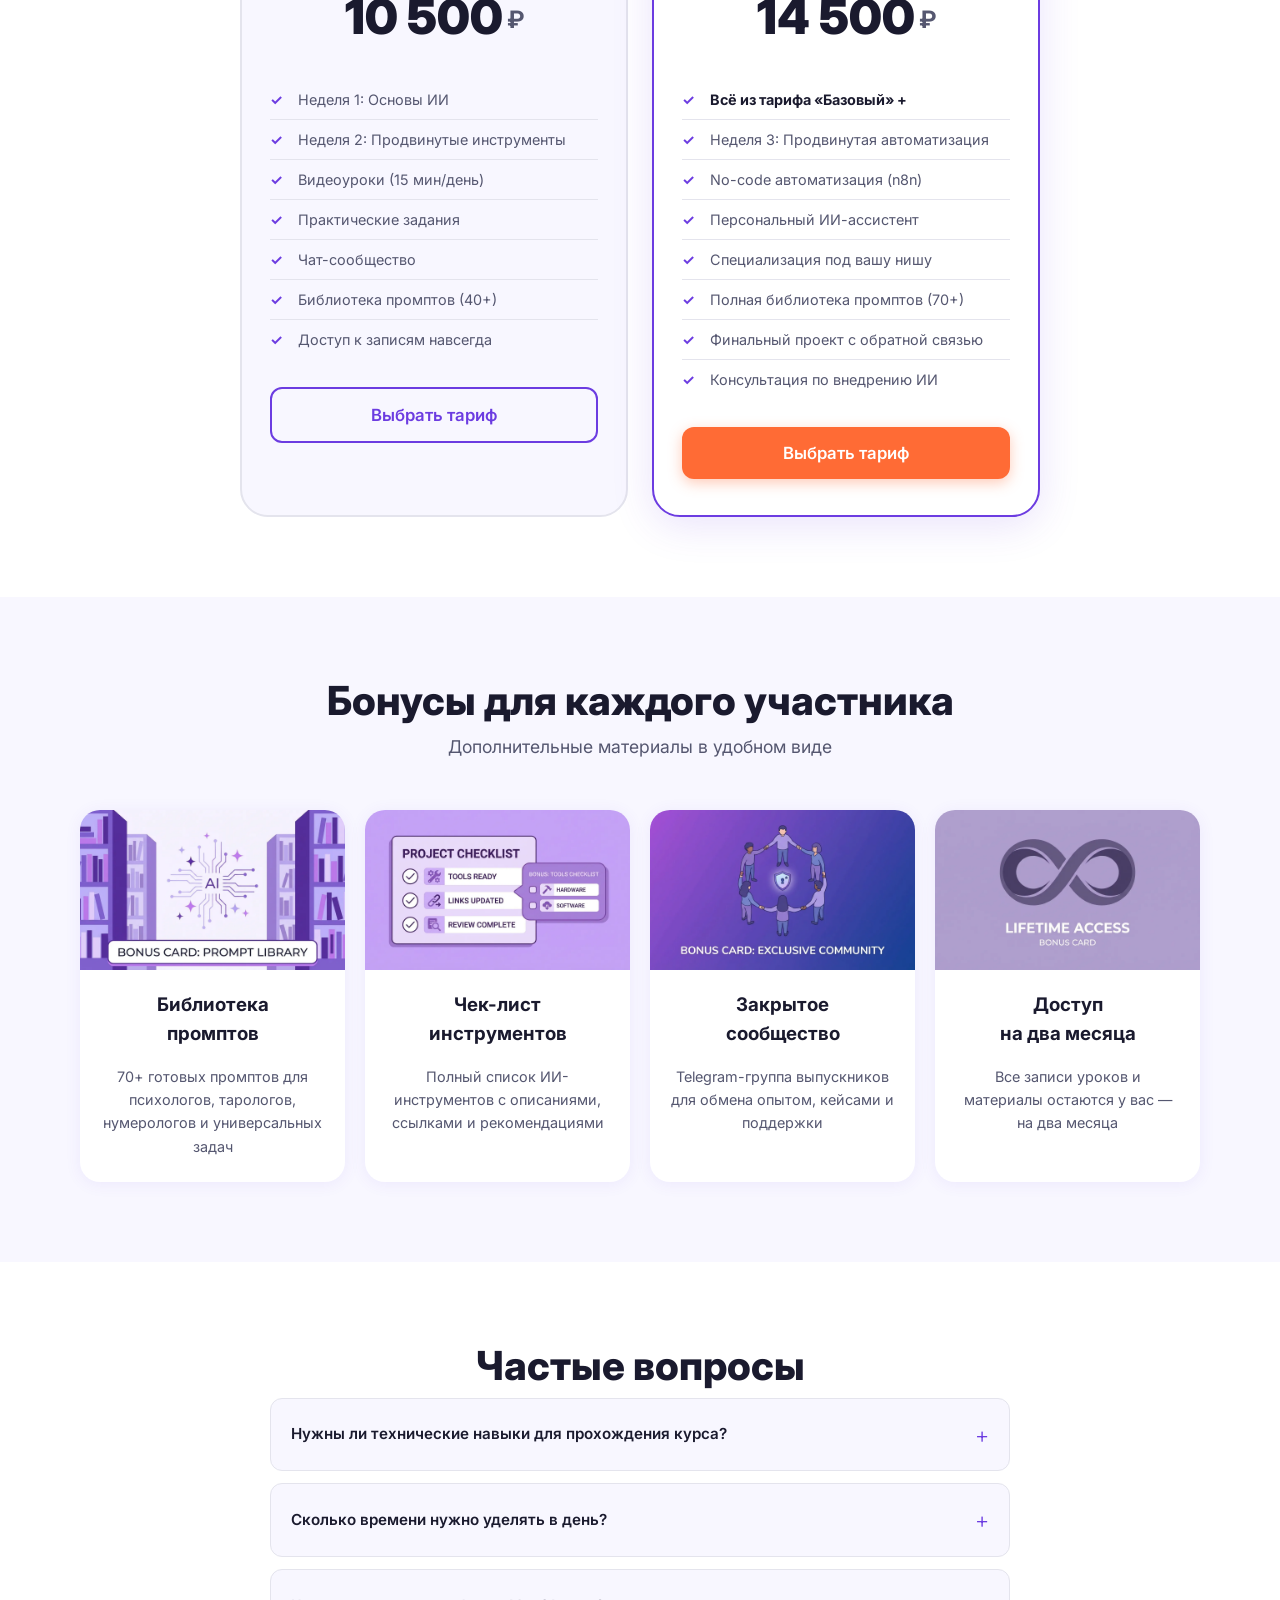
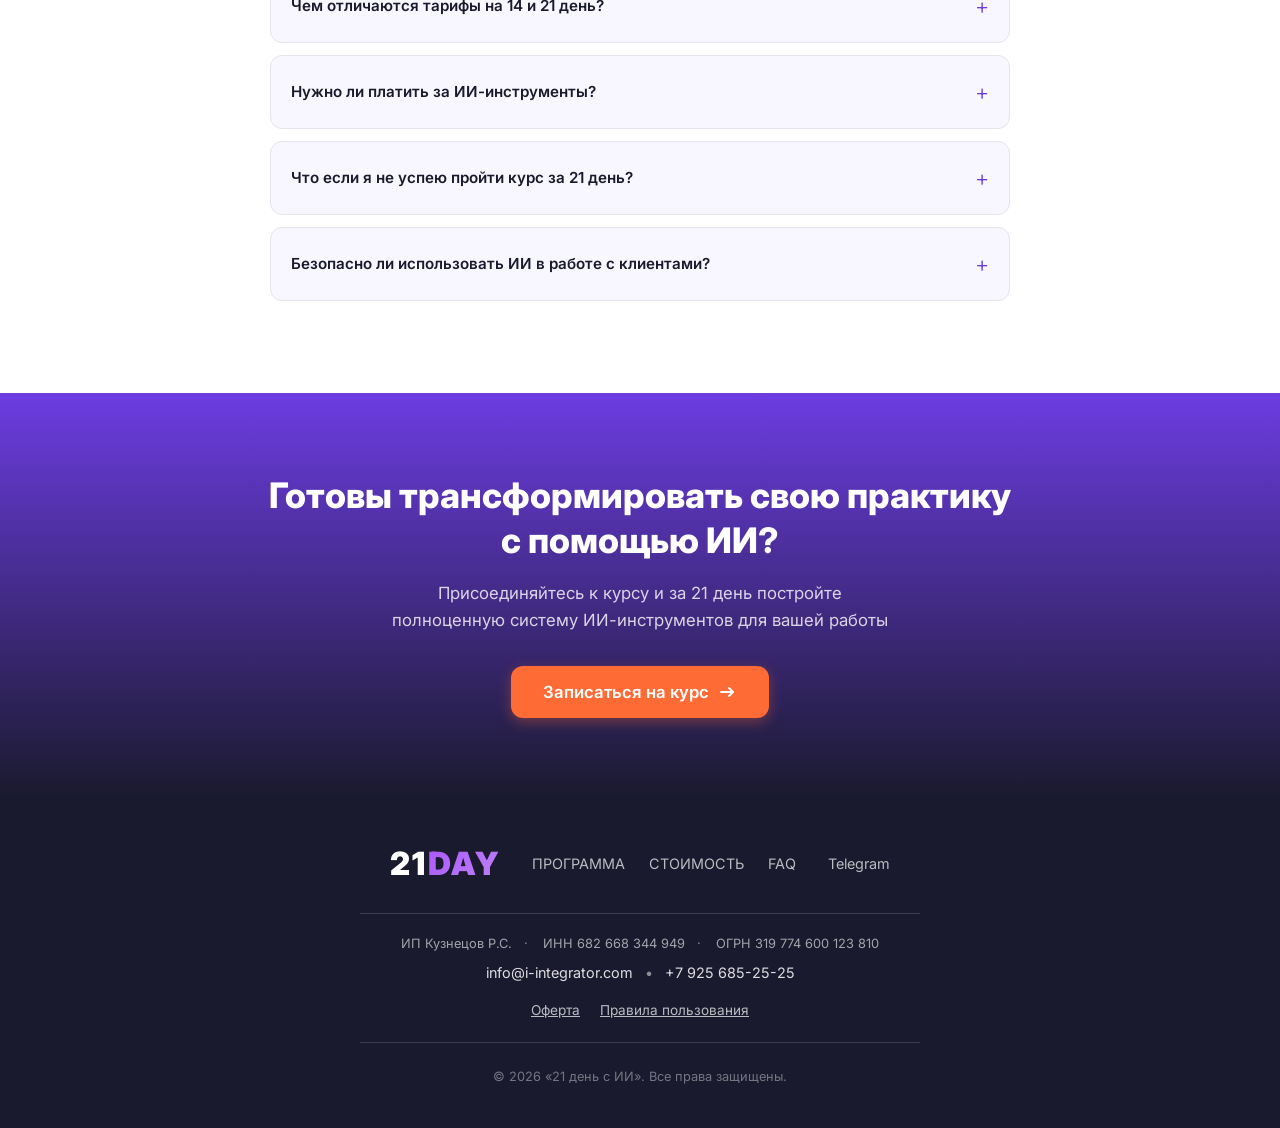
==== commit 44a375bb: "Цены: 10 500 ₽ и 14 500 ₽ Made-with: Cursor" ====
--- a/index.html
+++ b/index.html
@@ -427,7 +427,7 @@
         </div>
         <div class="price-card__price">
           <!-- ЦЕНА: измените здесь -->
-          <span class="price-card__amount">6 500</span>
+          <span class="price-card__amount">10 500</span>
           <span class="price-card__currency">₽</span>
         </div>
         <ul class="price-card__features">
@@ -439,7 +439,7 @@
           <li>Библиотека промптов (40+)</li>
           <li>Доступ к записям навсегда</li>
         </ul>
-        <button class="btn btn--outline btn--lg btn--full" onclick="openModal('14 дней — 6 500 ₽')">
+        <button class="btn btn--outline btn--lg btn--full" onclick="openModal('14 дней — 10 500 ₽')">
           Выбрать тариф
         </button>
       </div>
@@ -453,7 +453,7 @@
         </div>
         <div class="price-card__price">
           <!-- ЦЕНА: измените здесь -->
-          <span class="price-card__amount">8 500</span>
+          <span class="price-card__amount">14 500</span>
           <span class="price-card__currency">₽</span>
         </div>
         <ul class="price-card__features">
@@ -466,7 +466,7 @@
           <li>Финальный проект с обратной связью</li>
           <li>Консультация по внедрению ИИ</li>
         </ul>
-        <button class="btn btn--primary btn--lg btn--full" onclick="openModal('21 день — 8 500 ₽')">
+        <button class="btn btn--primary btn--lg btn--full" onclick="openModal('21 день — 14 500 ₽')">
           Выбрать тариф
         </button>
       </div>
@@ -635,8 +635,8 @@
       <div class="form-group">
         <label for="userPlan">Тариф</label>
         <select id="userPlan" name="plan" required>
-          <option value="14">Базовый — 14 дней (6 500 ₽)</option>
-          <option value="21" selected>Продвинутый — 21 день (8 500 ₽)</option>
+          <option value="14">Базовый — 14 дней (10 500 ₽)</option>
+          <option value="21" selected>Продвинутый — 21 день (14 500 ₽)</option>
         </select>
       </div>
       <div class="form-group">
